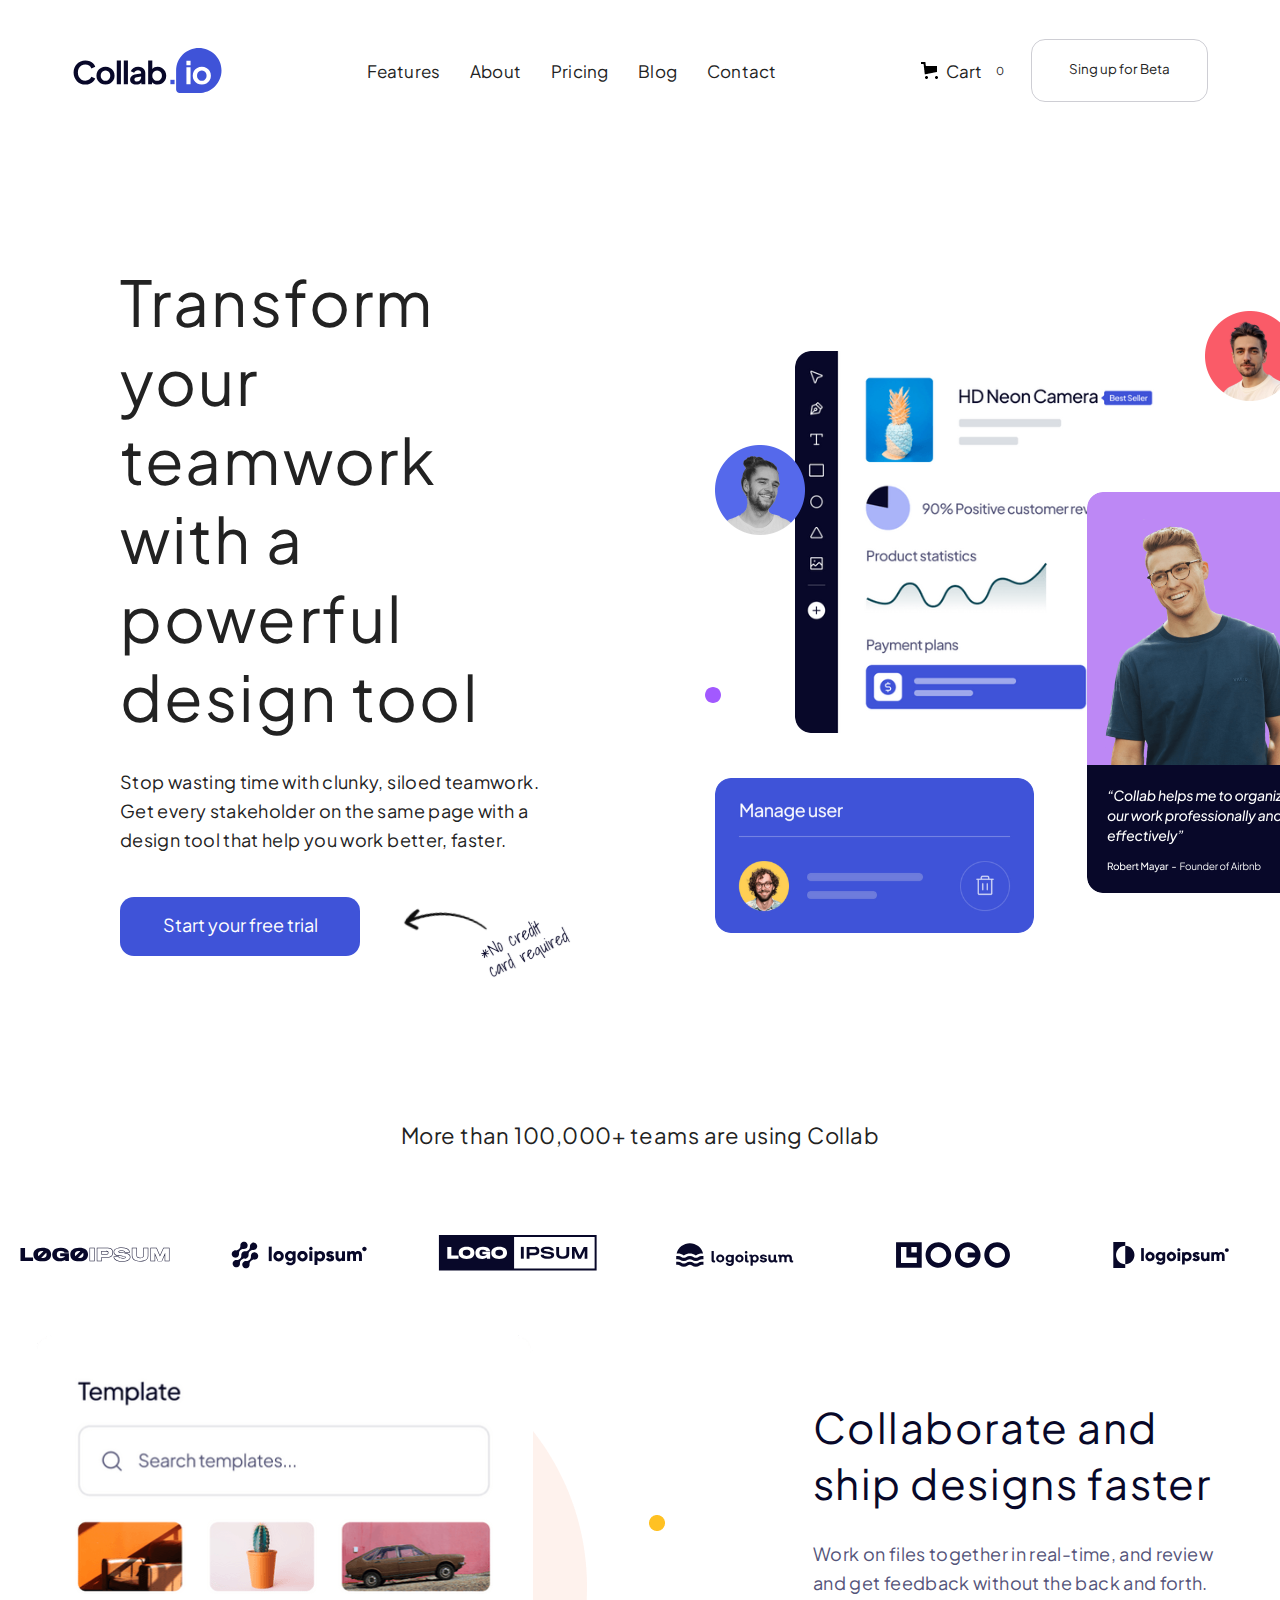
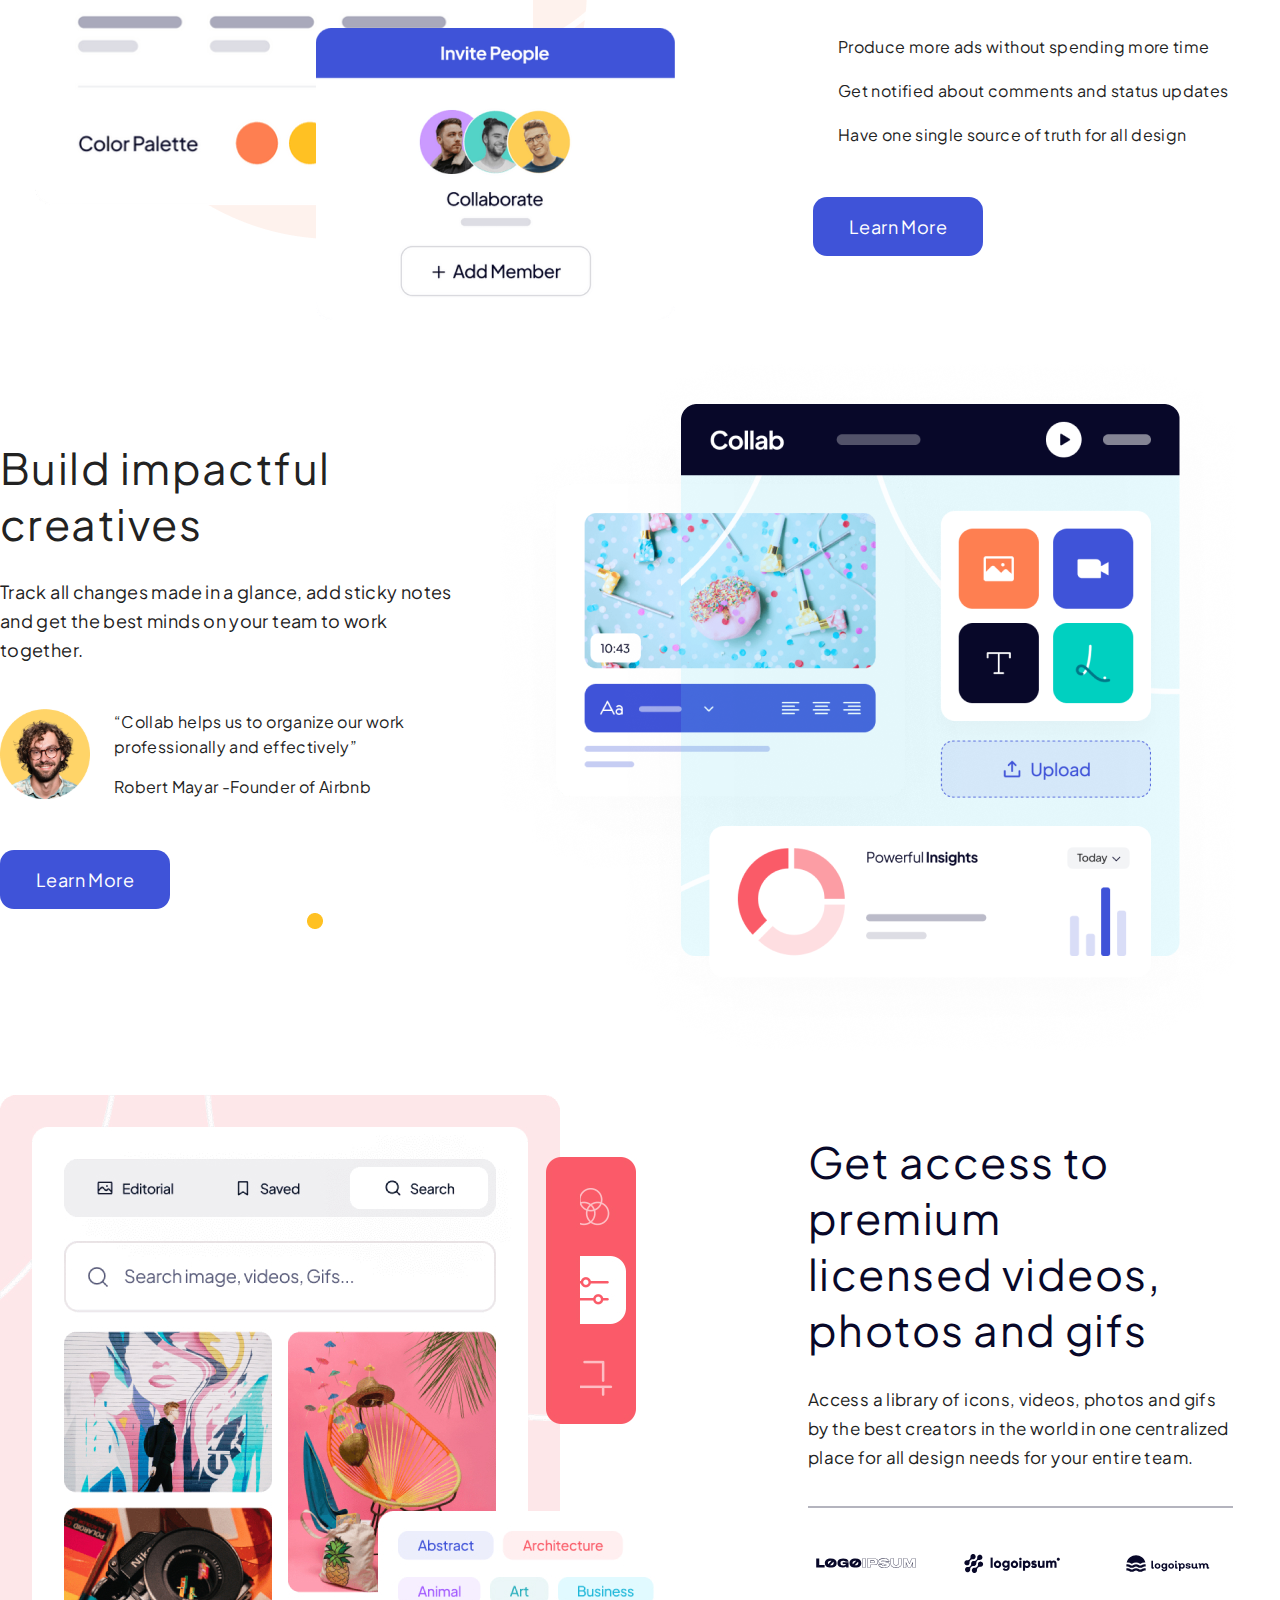
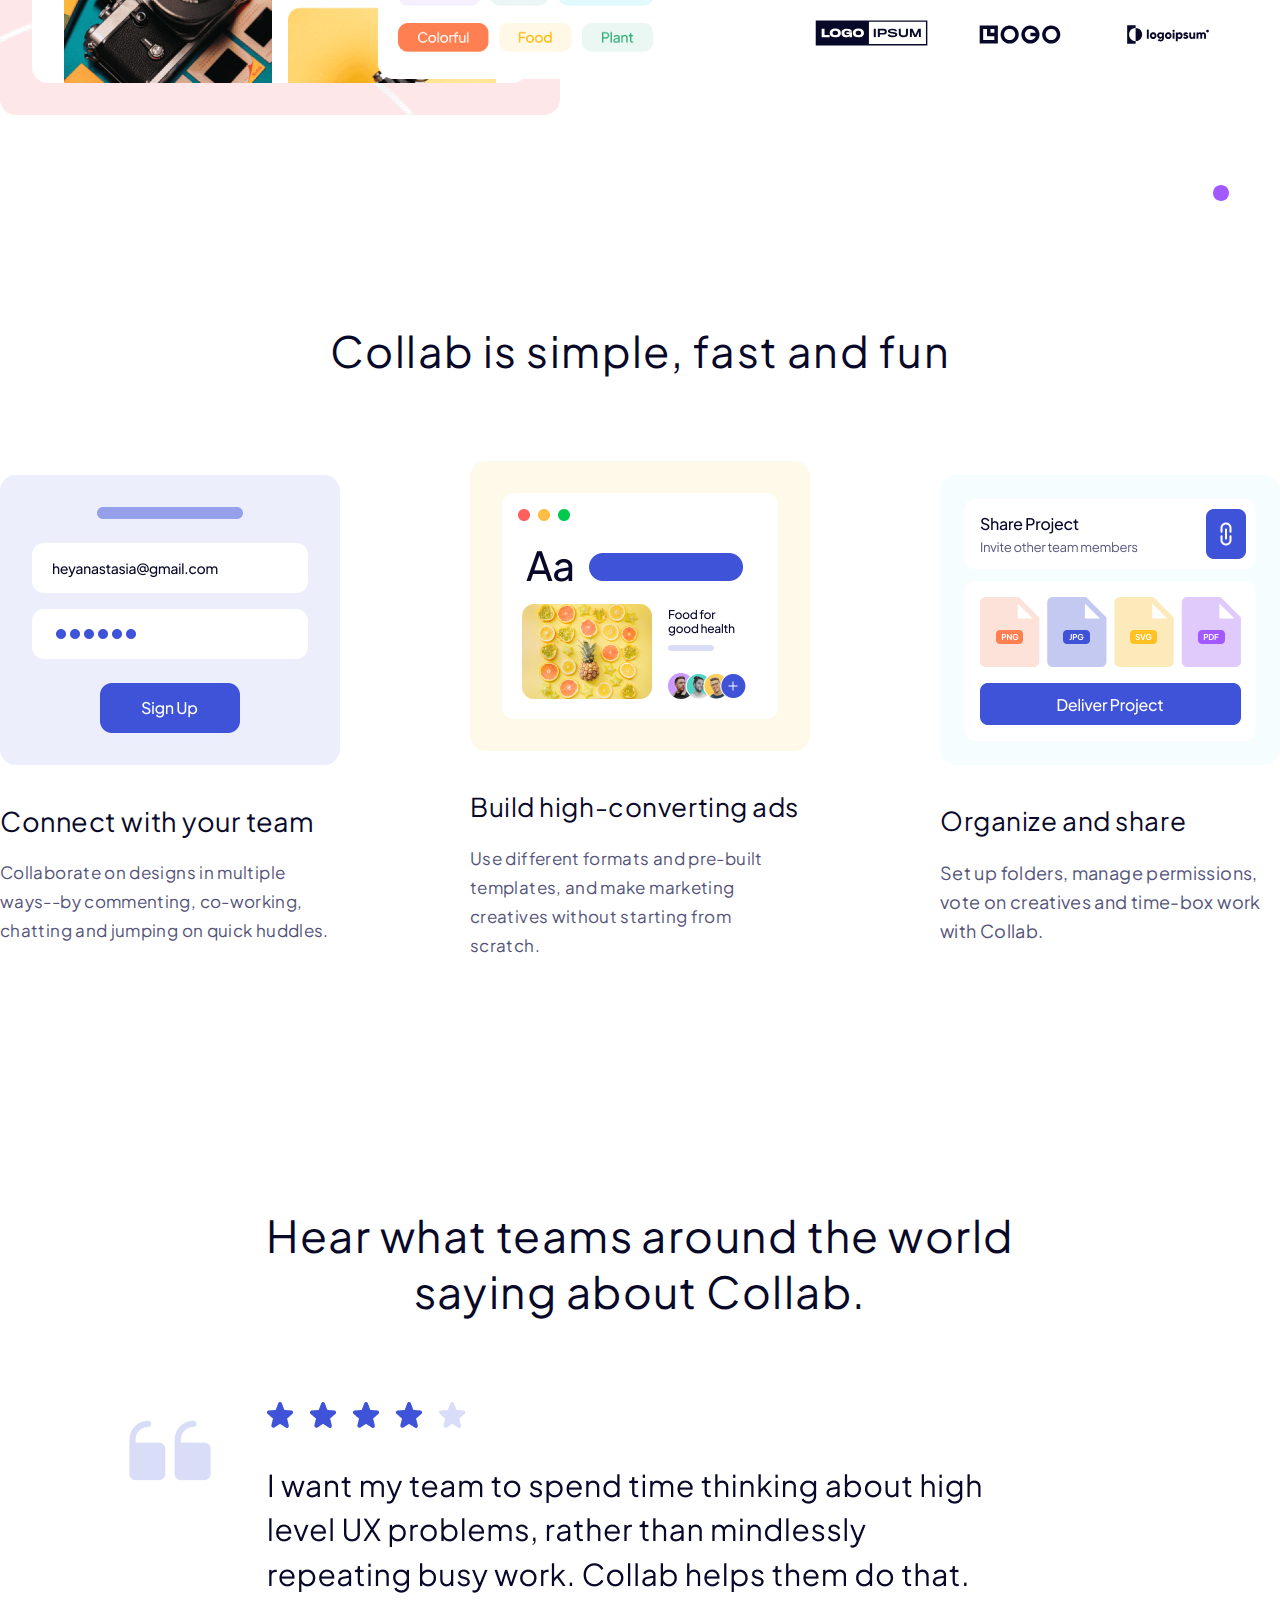
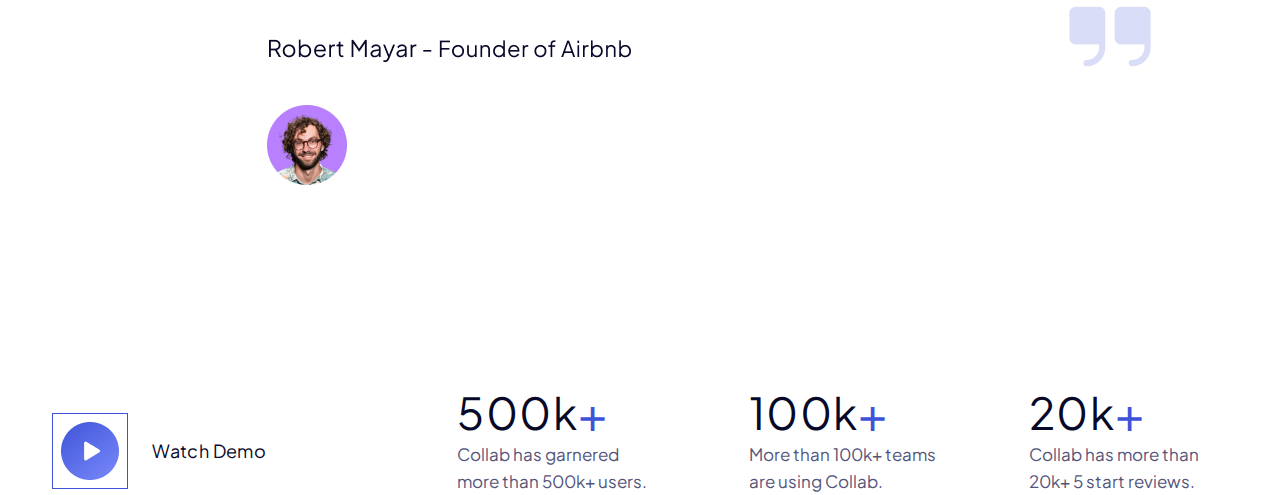
==== index.html @ a24fbf4b "Added statistics section" ====
<!DOCTYPE html>
<html lang="en">
<head>
    <meta charset="UTF-8">
    <meta http-equiv="X-UA-Compatible" content="IE=edge">
    <meta name="viewport" content="width=device-width, initial-scale=1.0">
    <link rel="preconnect" href="https://fonts.googleapis.com">
    <link rel="preconnect" href="https://fonts.gstatic.com" crossorigin>
    <link href="https://fonts.googleapis.com/css2?family=Plus+Jakarta+Sans&family=Roboto+Mono&display=swap" rel="stylesheet">
    <link rel="stylesheet" href="css/header.css">
    <link rel="stylesheet" href="css/index.css">
    <link rel="stylesheet" href="css/transform.css">
    <link rel="stylesheet" href="css/collab.css">
    <link rel="stylesheet" href="css/creative.css">
    <link rel="stylesheet" href="css/collaborate.css">
    <link rel="stylesheet" href="css/access.css">
    <link rel="stylesheet" href="css/simple.css">
    <link rel="stylesheet" href="css/review.css">
    <link rel="stylesheet" href="css/statistics.css">
    <title>collab.io</title>
</head>
<body>
    <div class="wrapper">
        <header class="header" include-html="./html/header.html"></header>
    </div>
    <div class="wrapper-transform" include-html="./html/transform.html"></div>
    <div class="collab" include-html="./html/collab.html"></div>
    <div class="collaborate" include-html="./html/collaborate.html"></div>
    <div class="creative" include-html="./html/creative.html"></div>
    <div class="access" include-html="./html/access.html"></div>
    <div class="simple" include-html="./html/simple.html"></div>
    <div class="review" include-html="./html/review.html"></div>
    <div class="statistics" include-html="./html/statistics.html"></div>
</body>
<script>
    function includeHTML() {
      var z, i, elmnt, file, xhttp;
      /* Loop through a collection of all HTML elements: */
      z = document.getElementsByTagName("*");
      for (i = 0; i < z.length; i++) {
        elmnt = z[i];
        /*search for elements with a certain atrribute:*/
        file = elmnt.getAttribute("include-html");
        if (file) {
          /* Make an HTTP request using the attribute value as the file name: */
          xhttp = new XMLHttpRequest();
          xhttp.onreadystatechange = function() {
            if (this.readyState == 4) {
              if (this.status == 200) {elmnt.innerHTML = this.responseText;}
              if (this.status == 404) {elmnt.innerHTML = "Page not found.";}
              /* Remove the attribute, and call this function once more: */
              elmnt.removeAttribute("include-html");
              includeHTML();
            }
          }
          xhttp.open("GET", file, true);
          xhttp.send();
          /* Exit the function: */
          return;
        }
      }
    }
    includeHTML();
    </script>
</html>
---- css/header.css ----
.header {
    display: flex;
    justify-content: space-around;
    align-items: center;
    margin-top: 39px;
}

.navigation {
    display: flex;
}

.right-section {
    display: flex;
    align-items: center;
}

.features {
    font-size: 17px;
    line-height: 18px;
    letter-spacing: 0.18px;
    margin-right: 30px;
}

.about {
    font-size: 17px;
    line-height: 18px;
    letter-spacing: 0.18px;
    margin-right: 30px;
}

.pricing {
    font-size: 17px;
    line-height: 18px;
    letter-spacing: 0.18px;
    margin-right: 30px;
}

.blog {
    font-size: 17px;
    line-height: 18px;
    letter-spacing: 0.18px;
    margin-right: 30px;
}

.contact {
    font-size: 17px;
    line-height: 18px;
    letter-spacing: 0.18px;
}

.basket {
    margin-right: 8px;
}

.cart {
    font-size: 17px;
    line-height: 18px;
    margin-right: 14px;
}

.zero {
    font-size: 11px;
    line-height: 18px;
    margin-right: 27px;
}

.beta {
    font-size: 18px;
    line-height: 20px;
    letter-spacing: 0.4px;
    box-sizing: border-box;
    border: 1px solid rgba(8, 8, 41, 0.2);
    border-radius: 14px;
    padding: 17px 37px 24px;
}
---- css/index.css ----
* {
	padding: 0px;
	margin: 0px;
	border: 0px;
    background: none;
    color: #222222;
    font-family: 'Plus Jakarta Sans', sans-serif;
}
*,
*:before,
*:after {
	-moz-box-sizing: border-box;
	-webkit-box-sizing: border-box;
	box-sizing: border-box;
}
:focus,
:active {
	outline: none;
}
a:focus,
a:active {
	outline: none;
}
aside,
nav,
footer,
header,
section {
	display: block;
}
html,
body {
    max-width: 1450px;
	height: 100%;
    margin: 0 auto;
}
body {
	line-height: 1;
	text-rendering: optimizeLegibility;
	-ms-text-size-adjust: 100%;
	-moz-text-size-adjust: 100%;
	-webkit-text-size-adjust: 100%;
}
input::-ms-clear {
	display: none;
}
button {
	cursor: pointer;
}
button::-moz-focus-inner {
	padding: 0;
	border: 0;
}
a,
a:visited {
	text-decoration: none;
}
a:hover {
	text-decoration: none;
}
ul li {
	list-style: none;
}
img {
	vertical-align: top;
}
h1,
h2,
h3,
h4,
h5,
h6 {
	font-weight: inherit;
	font-size: inherit;
}
---- css/transform.css ----
.wrapper-transform {
    display: flex;
    align-items: center;
    justify-content: space-around;
    margin: 160px 120px 0;
}

.transform {
    margin-right: 130px; 
    width: 520px;
}

.design-tool {
    font-style: normal;
    font-weight: 400;
    font-size: 63px;
    line-height: 79px;
    letter-spacing: 2.16px;
}

.help {
    font-style: normal;
    font-weight: 400;
    font-size: 18px;
    line-height: 29px;
    letter-spacing: 0.36px;
    margin-top: 31px;
}

.start-trial {
    font-style: normal;
    font-weight: 400;
    line-height: 20px;
    text-align: center;
    letter-spacing: 0.4px;
    background: #3F53D8;
    border-radius: 14px;
    padding: 16px 36px 23px 36px;
    margin-top: 43px;
    width: 240px;
    height: 59px;
    margin-right: 34px;
}

.start-trial button {
    color: #fff;
    font-size: 18px;
}

.free-img {
    background: url(.png);
    border-radius: 0px;
    margin-top: 23px;
}

.button-section {
    display: flex;
}
---- css/collab.css ----
.teams-using {
    display: flex;
    align-items: center;
    justify-content: space-around;
    margin-top: 138px;
}

.using-collab {
    font-style: normal;
    font-weight: 400;
    font-size: 22px;
    line-height: 31px;
    text-align: center;
    letter-spacing: 0.48px;
}

.logoipsum {
    display: flex;
    justify-content: space-around;
    margin-top: 54px;
    align-items: center;
}
---- css/creative.css ----
.creative-collab {
    margin-top: 120px;
}

.creative {
    display: flex;
}

.build-creative {
    font-size: 43px;
    line-height: 56px;
    letter-spacing: 1.44px;
    color: #080829;
}

.track-changes {
    font-size: 18px;
    line-height: 29px;
    letter-spacing: 0.36px;
    color: #545479;
    margin-top: 25px;
}

.collab-helps {
    display: flex;
    font-size: 16px;
    line-height: 25px;
    letter-spacing: 0.36px;
    color: #080829;
    margin-top: 45px;
}

.collab-helps p {
    margin-left: 24px;
}

.user {
    margin-top: 15px;
}

.add-creative {
    margin-top: 50px;
}

.add-creative button {
    height: 59px;
    background: #3F53D8;
    border-radius: 14px;
    font-size: 18px;
    line-height: 20px;
    text-align: center;
    letter-spacing: 0.4px;
    color: #FFFFFF;
    padding: 16px 36px;
}

.add-creative img {
    margin: 63px 0 0 134px;
}
---- css/collaborate.css ----
.collaborate {
    display: flex;
    align-items: center;
    margin-top: 30px;
    justify-content: center;
}

.collaborate-text {
    max-width: 432px;
    margin-left: 138px;
}

.collaborate-title {
    font-size: 42px;
    line-height: 56px;
    letter-spacing: 1.44px;
    color: #080829;
    margin-bottom: 28px;
}

.collaborate-works {
    font-size: 18px;
    line-height: 29px;
    letter-spacing: 0.36px;
    color: #545479;
    margin-bottom: 35px;
}

.collaborate-features {
    display: flex;
    flex-direction: column;
    font-size: 16px;
    line-height: 29px;
    letter-spacing: 0.36px;
    color: #080829;
    padding-left: 25px;
}

.collaborate-features span {
    margin-bottom: 15px;
}

.collaborate-button button {
    font-size: 18px;
    line-height: 20px;
    text-align: center;
    letter-spacing: 0.4px;
    color: white;
    height: 59px;
    background: #3F53D8;
    border-radius: 14px;
    padding: 0 36px;
    margin-top: 33px;
}
---- css/access.css ----
.access {
    display: flex;
}

.access-content {
    margin-left: 132px;
}

.access-title {
    font-size: 43px;
    line-height: 56px;
    letter-spacing: 1.44px;
    color: #080829;
    width: 355px;
    margin-top: 40px;
}

.access-text {
    font-size: 17px;
    line-height: 29px;
    letter-spacing: 0.36px;
    color: #545479;
    width: 425px;
    margin-top: 27px;
}

.access-text hr {
    margin-top: 33.5px;
    border: 1px solid rgba(8, 8, 41, 0.3);;
}

.access-logos {
    width: 423px;
    margin-top: 20px;
    display: flex;
    align-items: center;
    justify-content: space-between;
    flex-wrap: wrap;
}

.access-logos img {
    width: 126px;
    height: 71px;
    flex: 0 0 25%;
}

.access-logos img:first-child {
    margin-left: 5px;
    width: 105px;
    height: 10px;
}

.access-point {
    margin: 115px 0 0 405px;
}
---- css/simple.css ----
.simple-content{
    display: flex;
    align-items: center;
    justify-content: space-between;
}

.simple-title{
    font-size: 43px;
    line-height: 56px;
    letter-spacing: 1.44px;
    color: #080829;
    text-align: center;
    margin-bottom: 82px;
    margin-top: 122px;
}

.simple-connect h3{
    font-size: 27px;
    line-height: 34px;
    letter-spacing: 0.56px;
    color: #080829;
    margin-top: 39px;
}

.simple-connect p{
    font-size: 17px;
    line-height: 29px;
    letter-spacing: 0.36px;
    color: #545479;
    width: 334px;
    margin-top: 20px;
}

.simple-build h3{
    font-size: 26px;
    line-height: 34px;
    letter-spacing: 0.56px;
    color: #080829;
    margin-top: 39px;
}

.simple-build p{
    font-size: 17px;
    line-height: 29px;
    letter-spacing: 0.36px;
    color: #545479;
    width: 333px;
    margin-top: 20px;
}

.simple-organize h3{
    font-size: 26px;
    line-height: 34px;
    letter-spacing: 0.56px;
    color: #080829;
    margin-top: 39px;
}

.simple-organize p{
    font-size: 18px;
    line-height: 29px;
    letter-spacing: 0.36px;
    color: #545479;
    width: 333px;
    margin-top: 20px;
}
---- css/review.css ----
.review-title {
    font-size: 44px;
    line-height: 56px;
    text-align: center;
    letter-spacing: 1.44px;
    color: #080829;
    margin-top: 247px;
    margin-bottom: 82px;
    width: 752px;
}

.review {
    display: flex;
    align-items: center;
    justify-content: center;
    flex-direction: column;
}
---- css/statistics.css ----
.statistics {
    display: flex;
    align-items: center;
    justify-content: space-around;
}

.statistics-link{
    margin-top: 223px;
}

.statistics-link a {
    display: flex;
    align-items: center;
}

.statistics-link p {
    font-size: 18px;
    line-height: 30px;
    letter-spacing: 0.4px;
    color: #080829;
    margin-left: 24px;
}

.statistics-content div {
    margin-right: 70px;
}

.statistics-content div:last-child {
    margin-right: 0;
}

.statistics-content {
    display: flex;
    justify-content: space-between;
    margin: 198px 0 0 87px;
}

.statistics-content h3 {
    font-size: 44px;
    line-height: 58px;
    letter-spacing: 1.44px;
    color: #080829;
}

.statistics-content span {
    font-size: 48px;
    line-height: 58px;
    letter-spacing: 1.44px;
    color: #3F53D8;
}

.statistics-content-number {
    display: flex;
    
}

.statistics-content p{
    font-size: 17px;
    line-height: 27px;
    color: #545479;
    width: 199px;
}
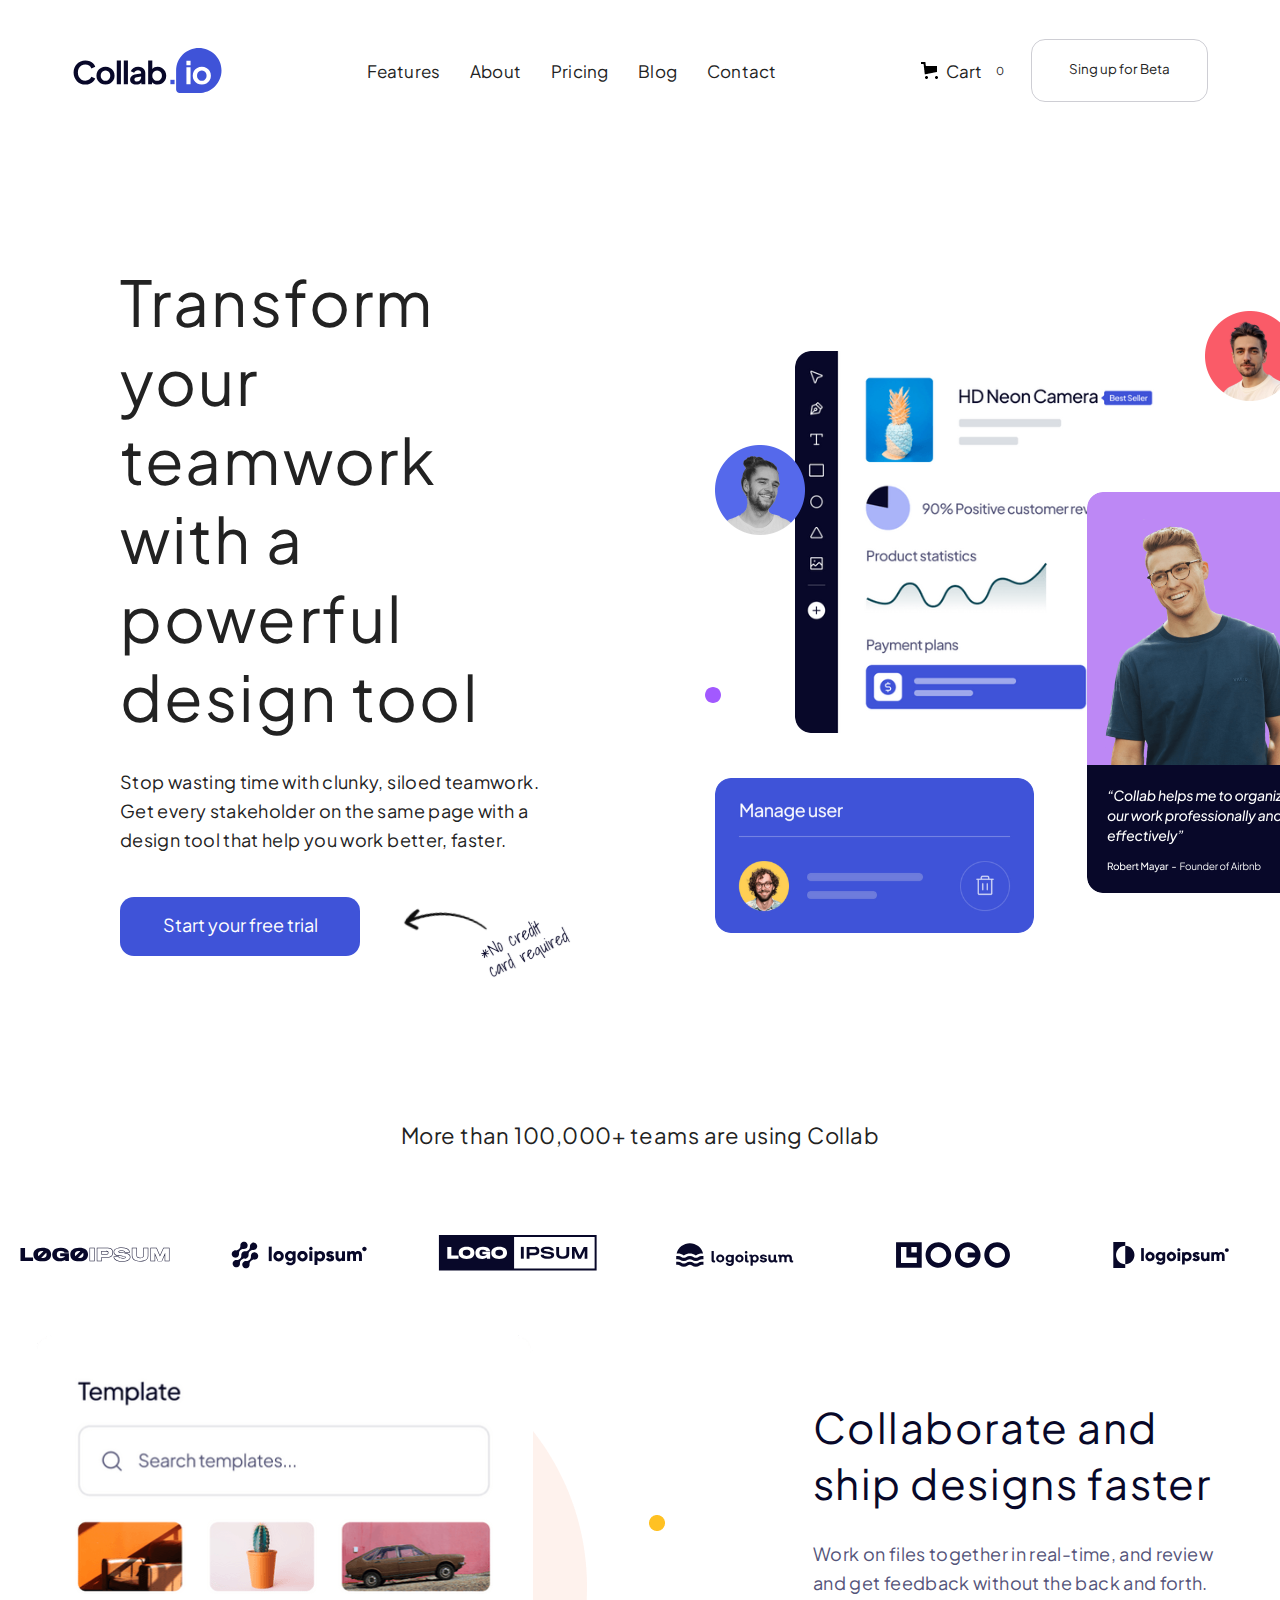
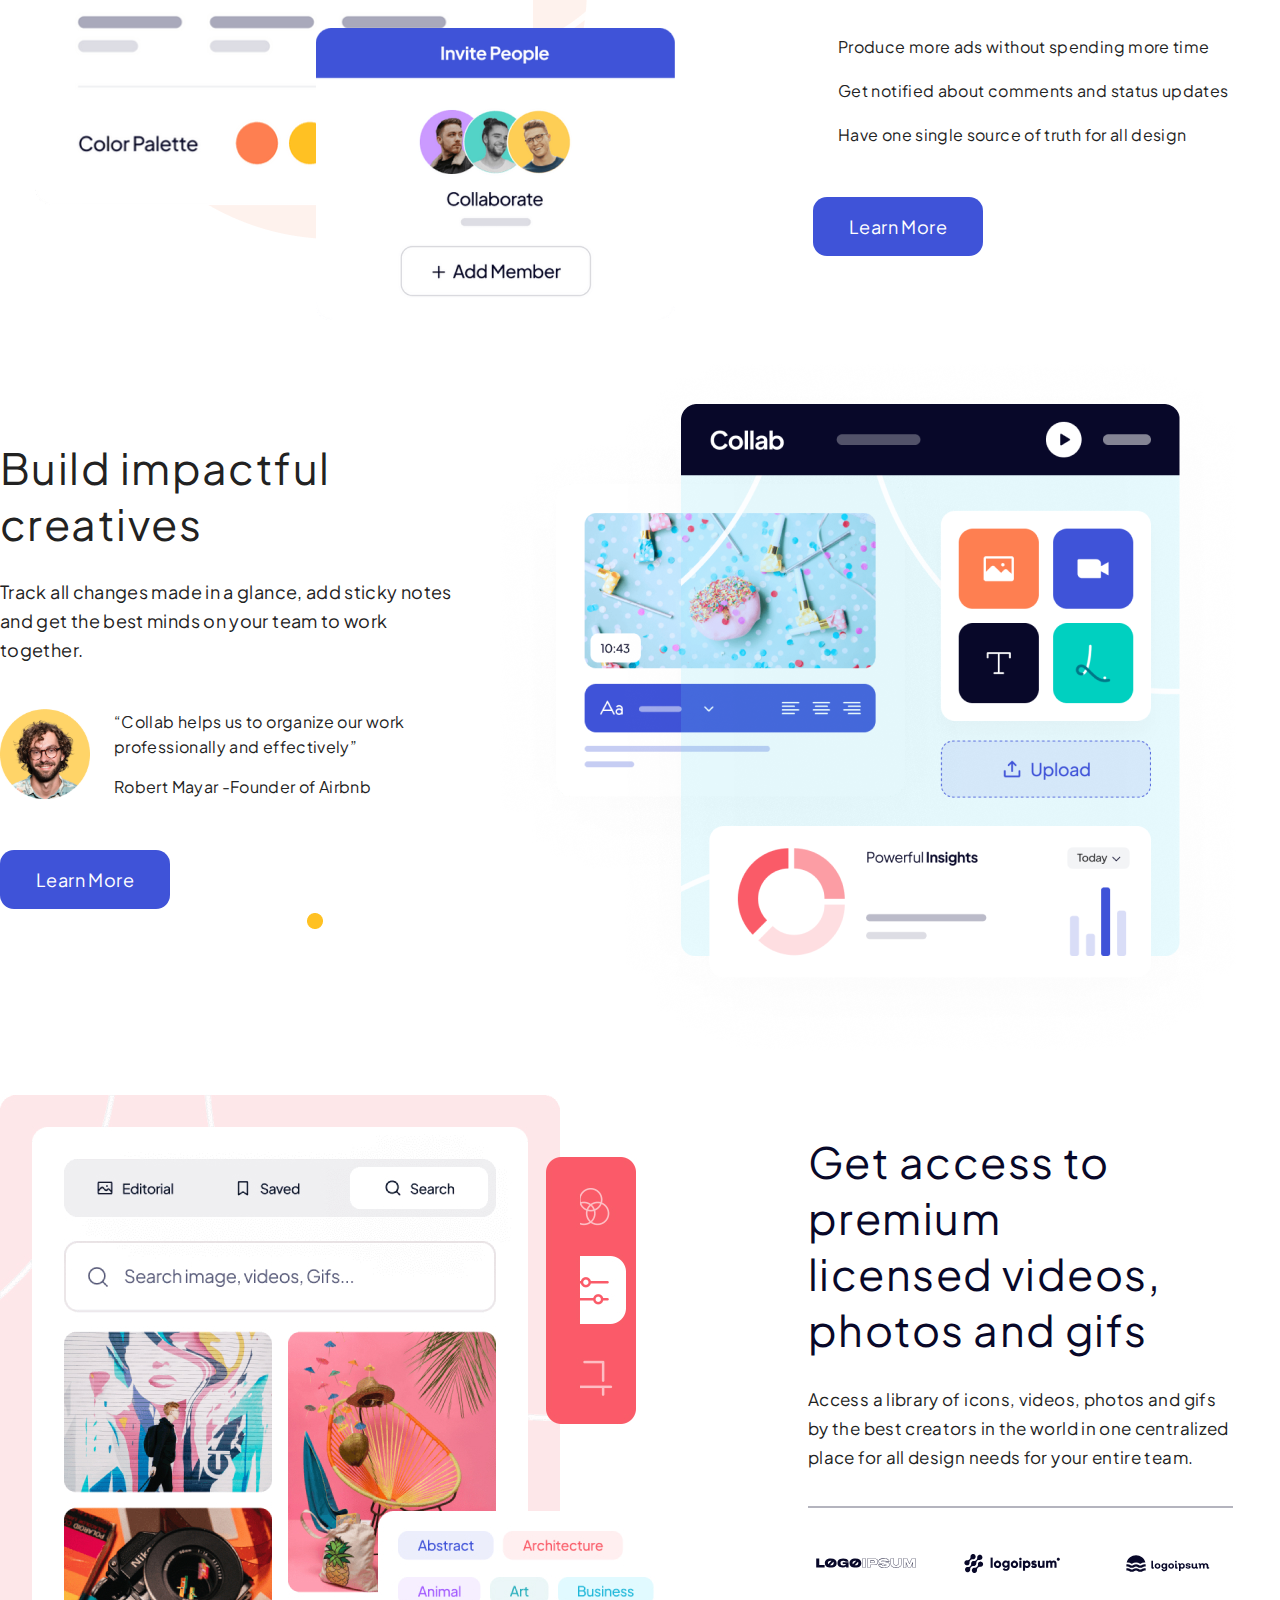
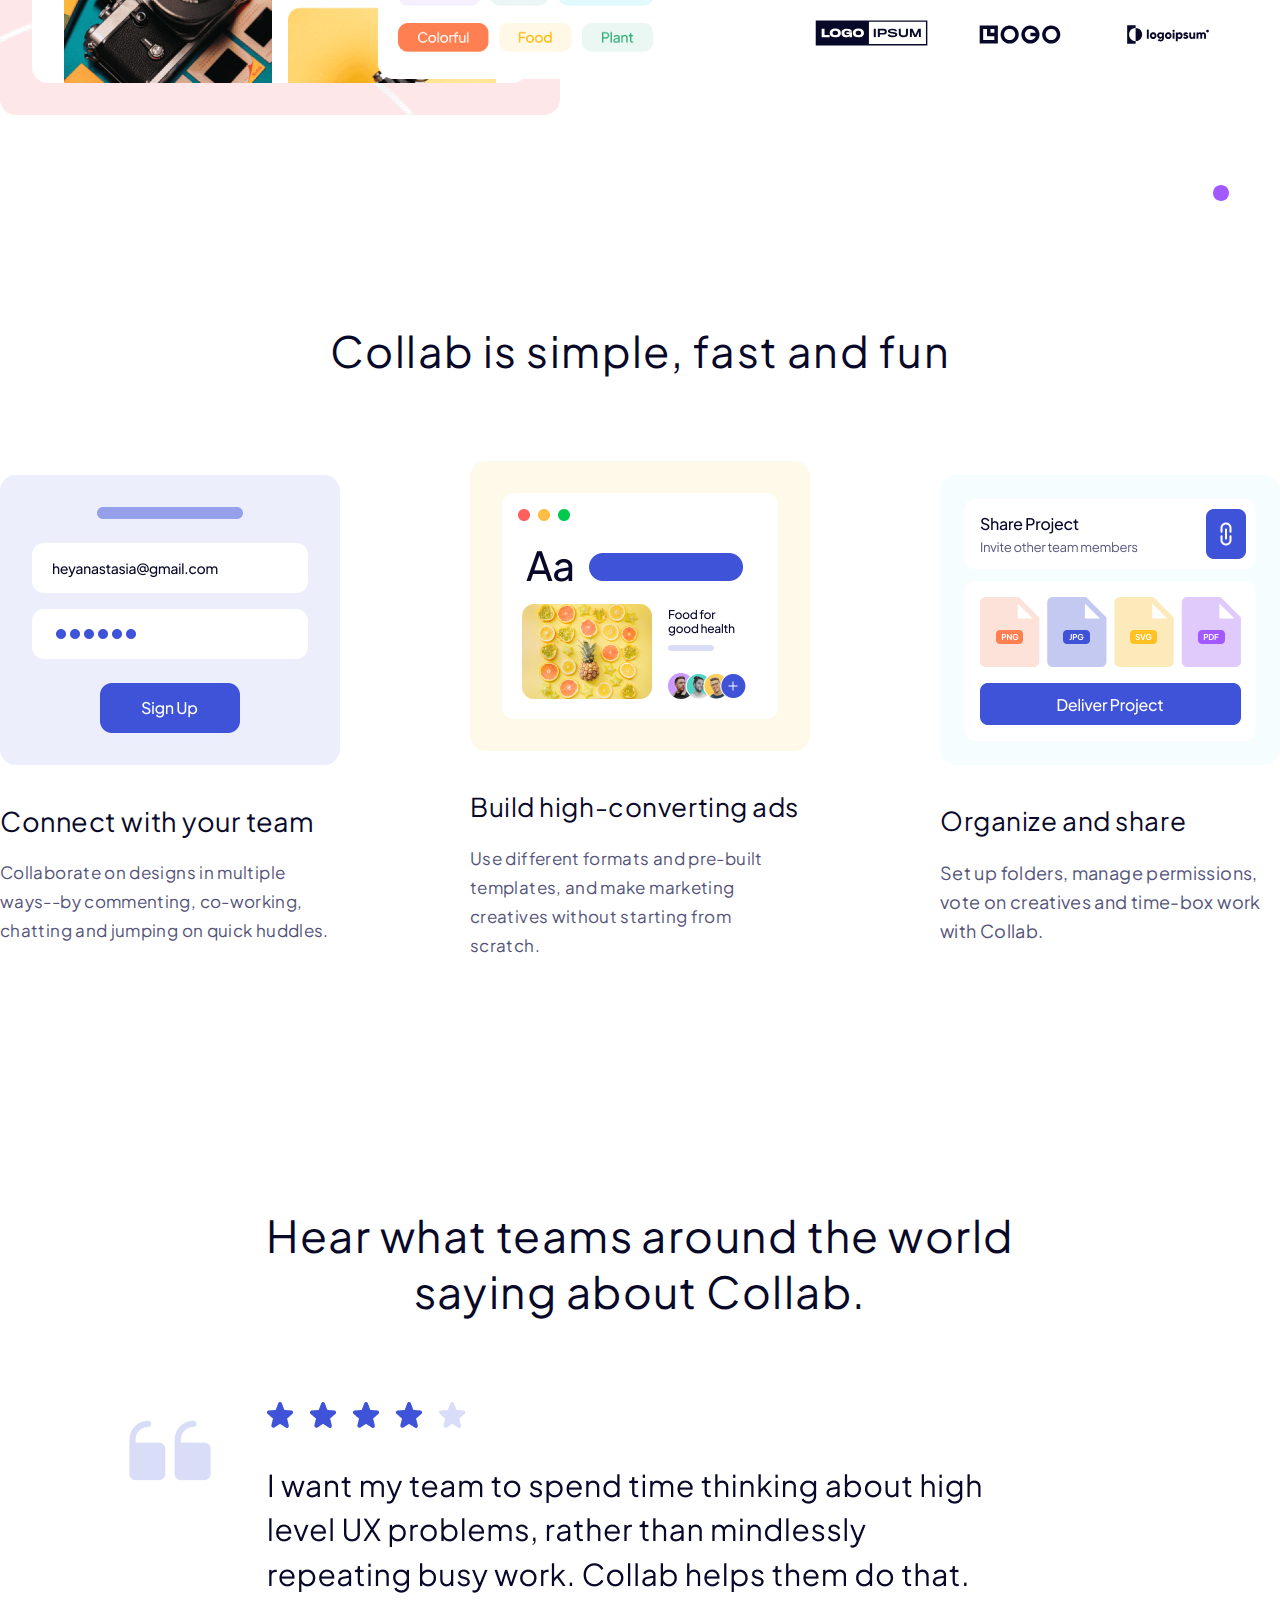
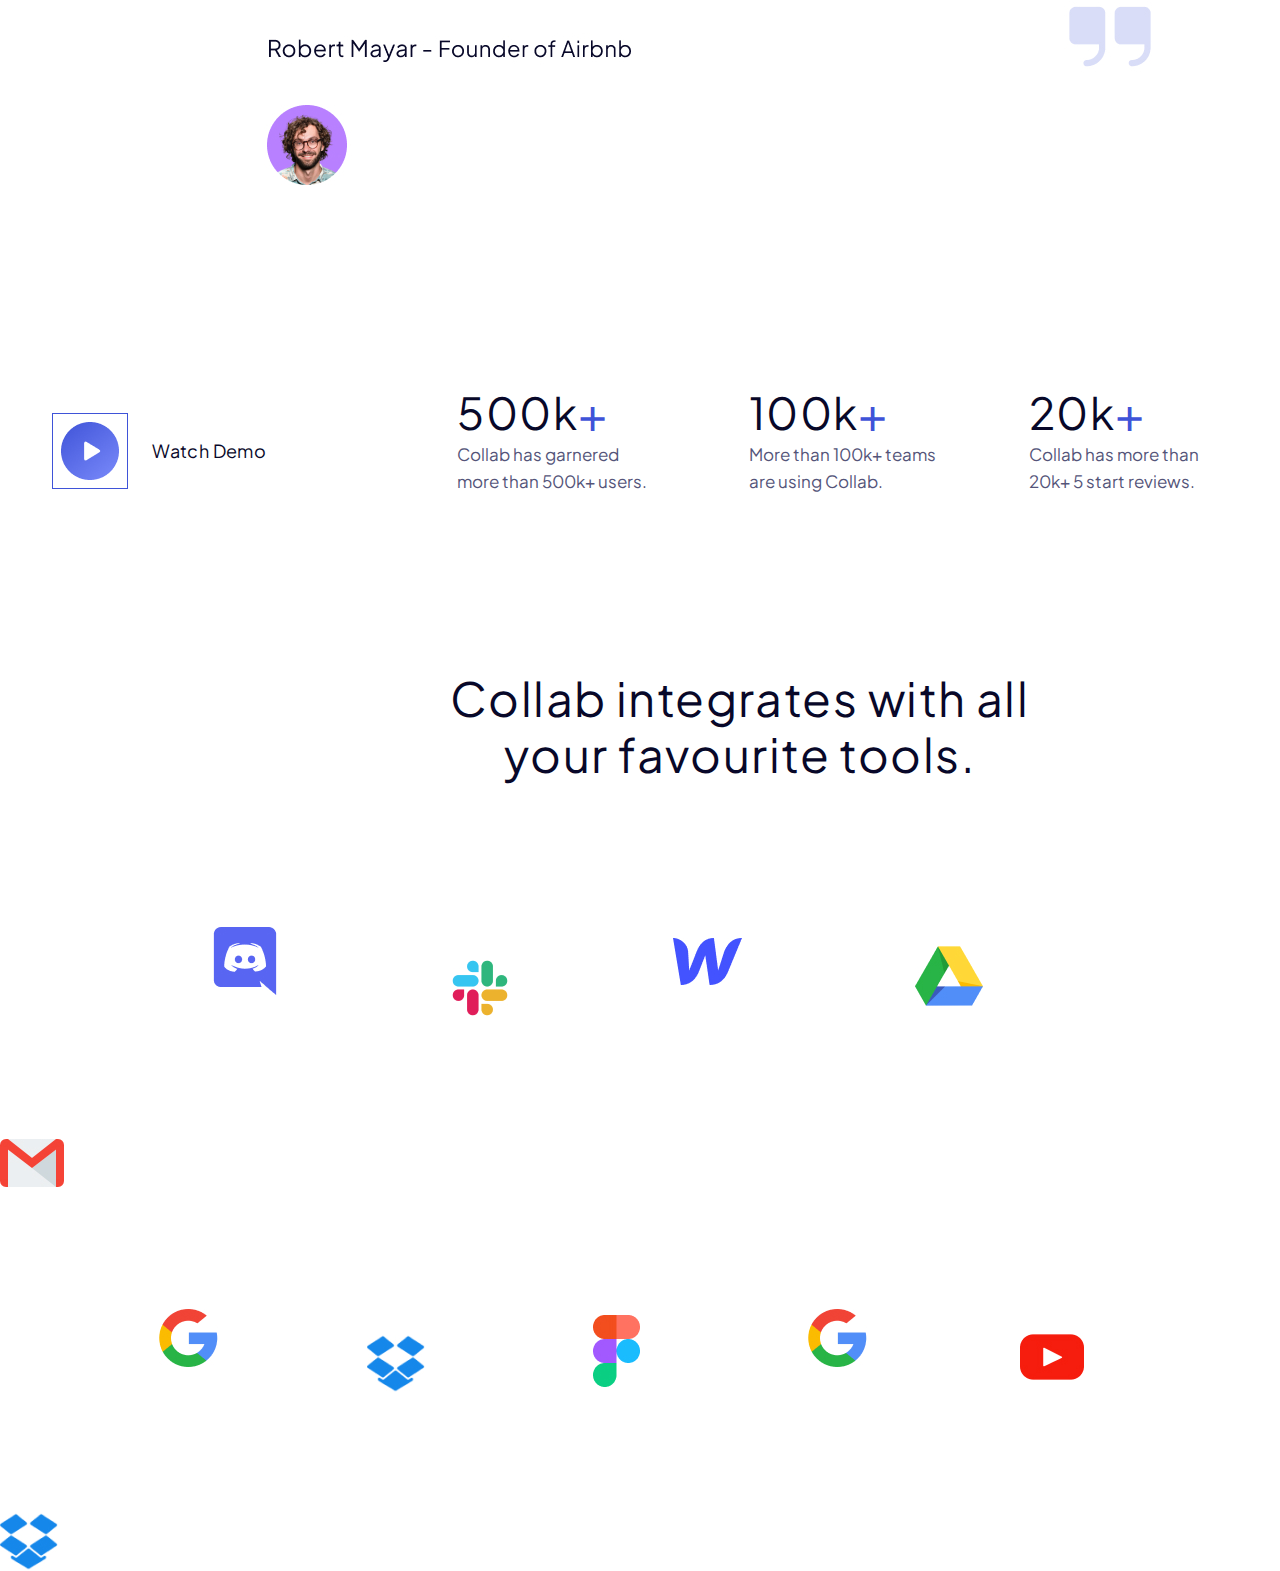
==== commit 0fd3a9e3: "Added tools section" ====
--- a/index.html
+++ b/index.html
@@ -17,6 +17,7 @@
     <link rel="stylesheet" href="css/simple.css">
     <link rel="stylesheet" href="css/review.css">
     <link rel="stylesheet" href="css/statistics.css">
+    <link rel="stylesheet" href="css/tools.css">
     <title>collab.io</title>
 </head>
 <body>
@@ -31,6 +32,7 @@
     <div class="simple" include-html="./html/simple.html"></div>
     <div class="review" include-html="./html/review.html"></div>
     <div class="statistics" include-html="./html/statistics.html"></div>
+    <div class="tools" include-html="./html/tools.html"></div>
 </body>
 <script>
     function includeHTML() {
--- a/css/tools.css
+++ b/css/tools.css
@@ -0,0 +1,66 @@
+.favourite-tools h3 {
+    font-size: 47px;
+    line-height: 56px;
+    text-align: center;
+    letter-spacing: 1.44px;
+    color: #080829;
+    margin: 175px 430px 0;
+    text-align: center;
+    justify-content: space-around;
+    align-items: center;
+    width: 619px;
+}
+
+.tool-icons {
+    justify-content: space-around;
+    align-items: center;
+}
+
+.favourite-tools img {
+   display: flex;
+   margin: 0 1420px 0;
+}
+
+.discord-image {
+    margin: 113px 170px 0 211px;
+}
+
+.podcasts-image {
+    margin: 146px 162px 0 0;
+}
+
+.w-image {
+    margin: 124px 170px 0 0;
+}
+
+.disk-image {
+    margin: 128px 186px 0 0;
+}
+
+.mail-image {
+    margin: 115px 60px 0 0;
+}
+
+.google-image1 {
+    margin: 114px 146px 0 159px;
+}
+
+.box-image1 {
+    margin: 140px 165px 0 0;
+}
+
+.collab-image {
+    margin: 120px 165px 0 0;
+}
+
+.google-image {
+    margin: 114px 150px 0 0;
+}
+
+.youtube-image {
+    margin: 130px 150px 0 0;
+}
+
+.box-image {
+    margin: 120px 155px 0 0;
+}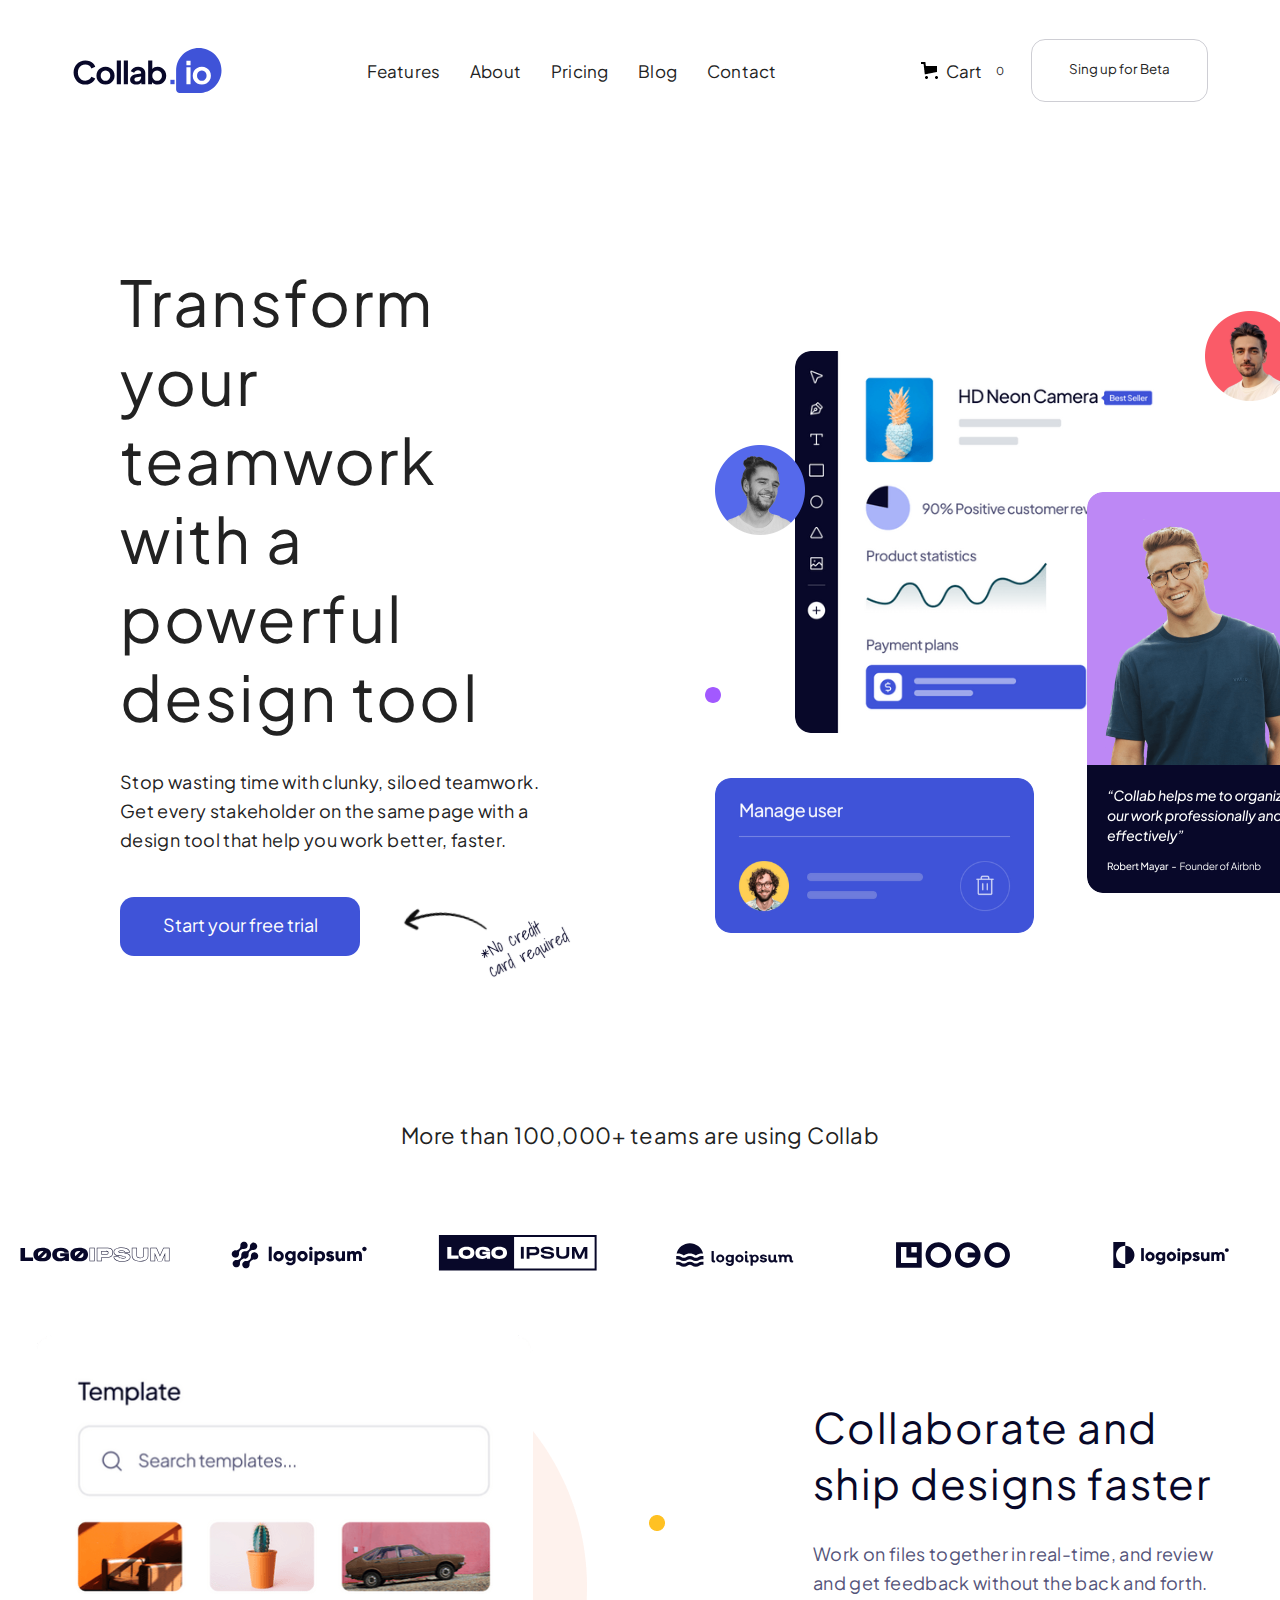
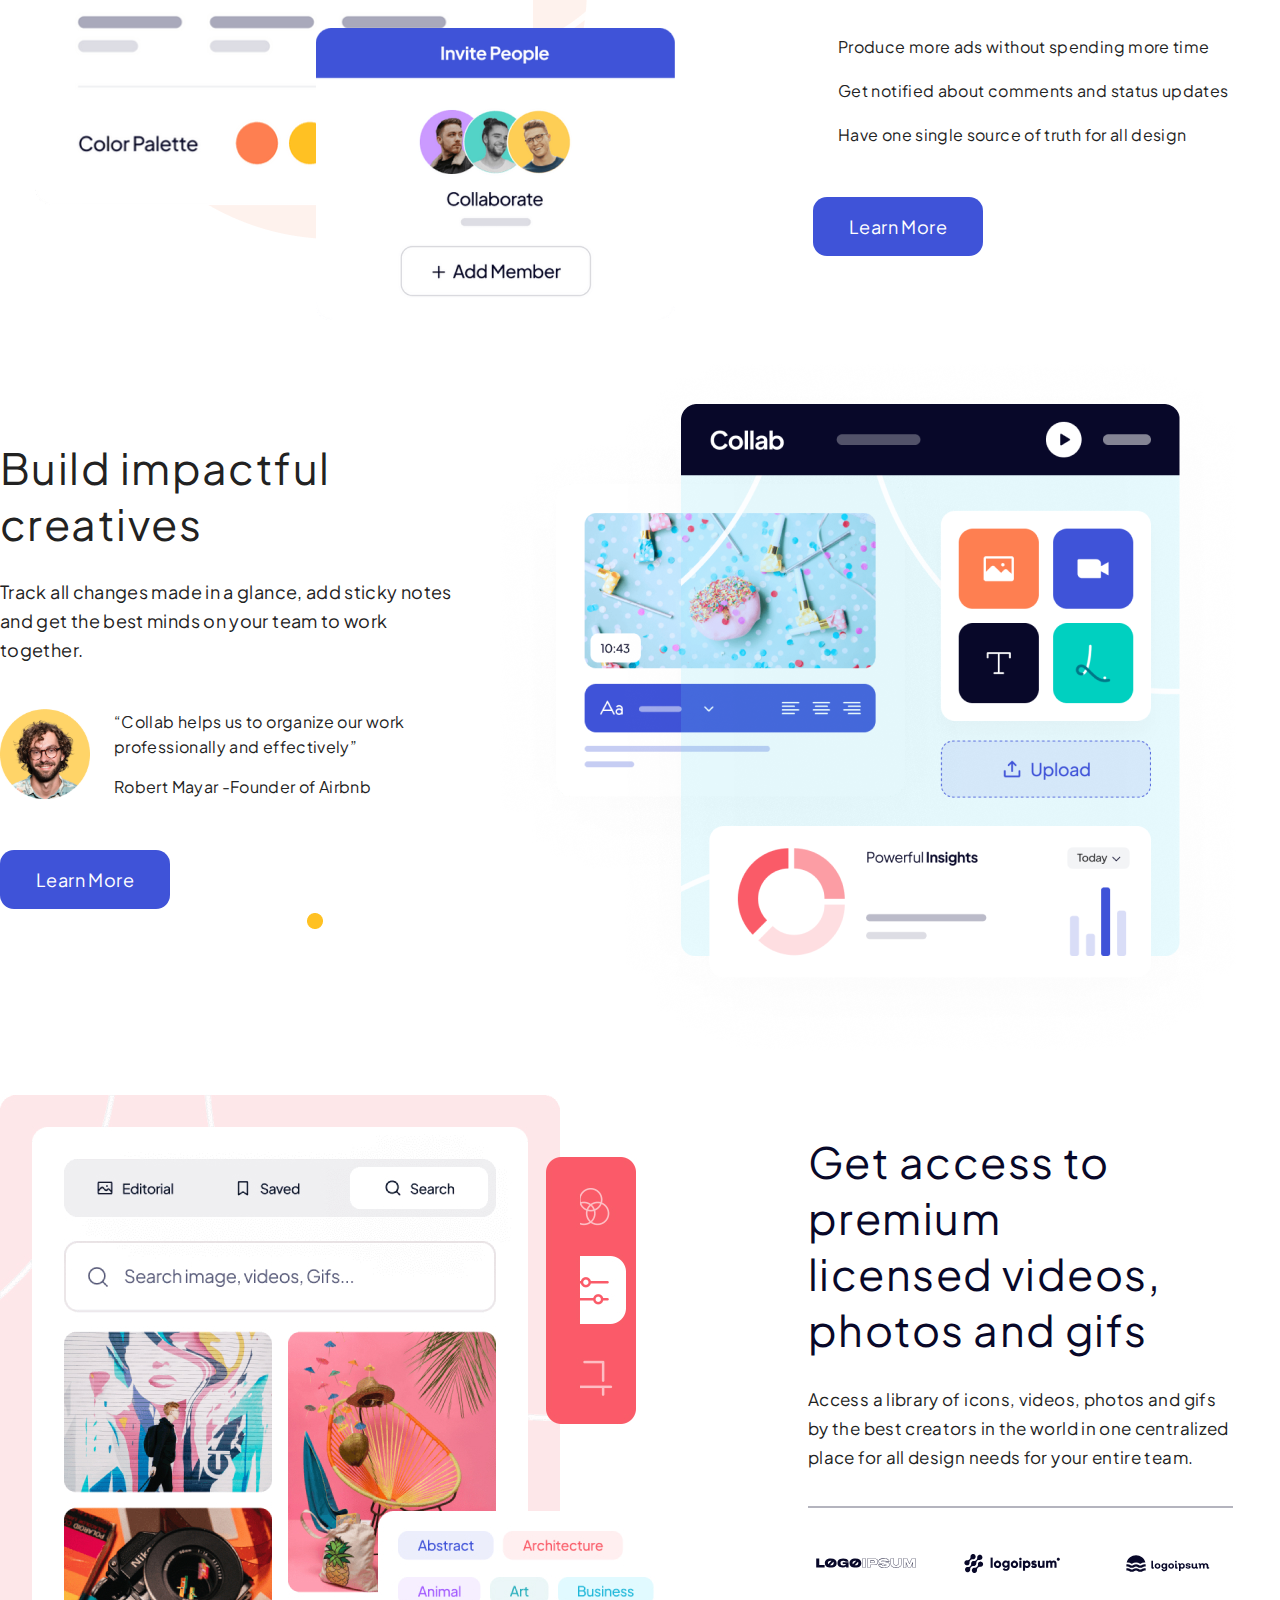
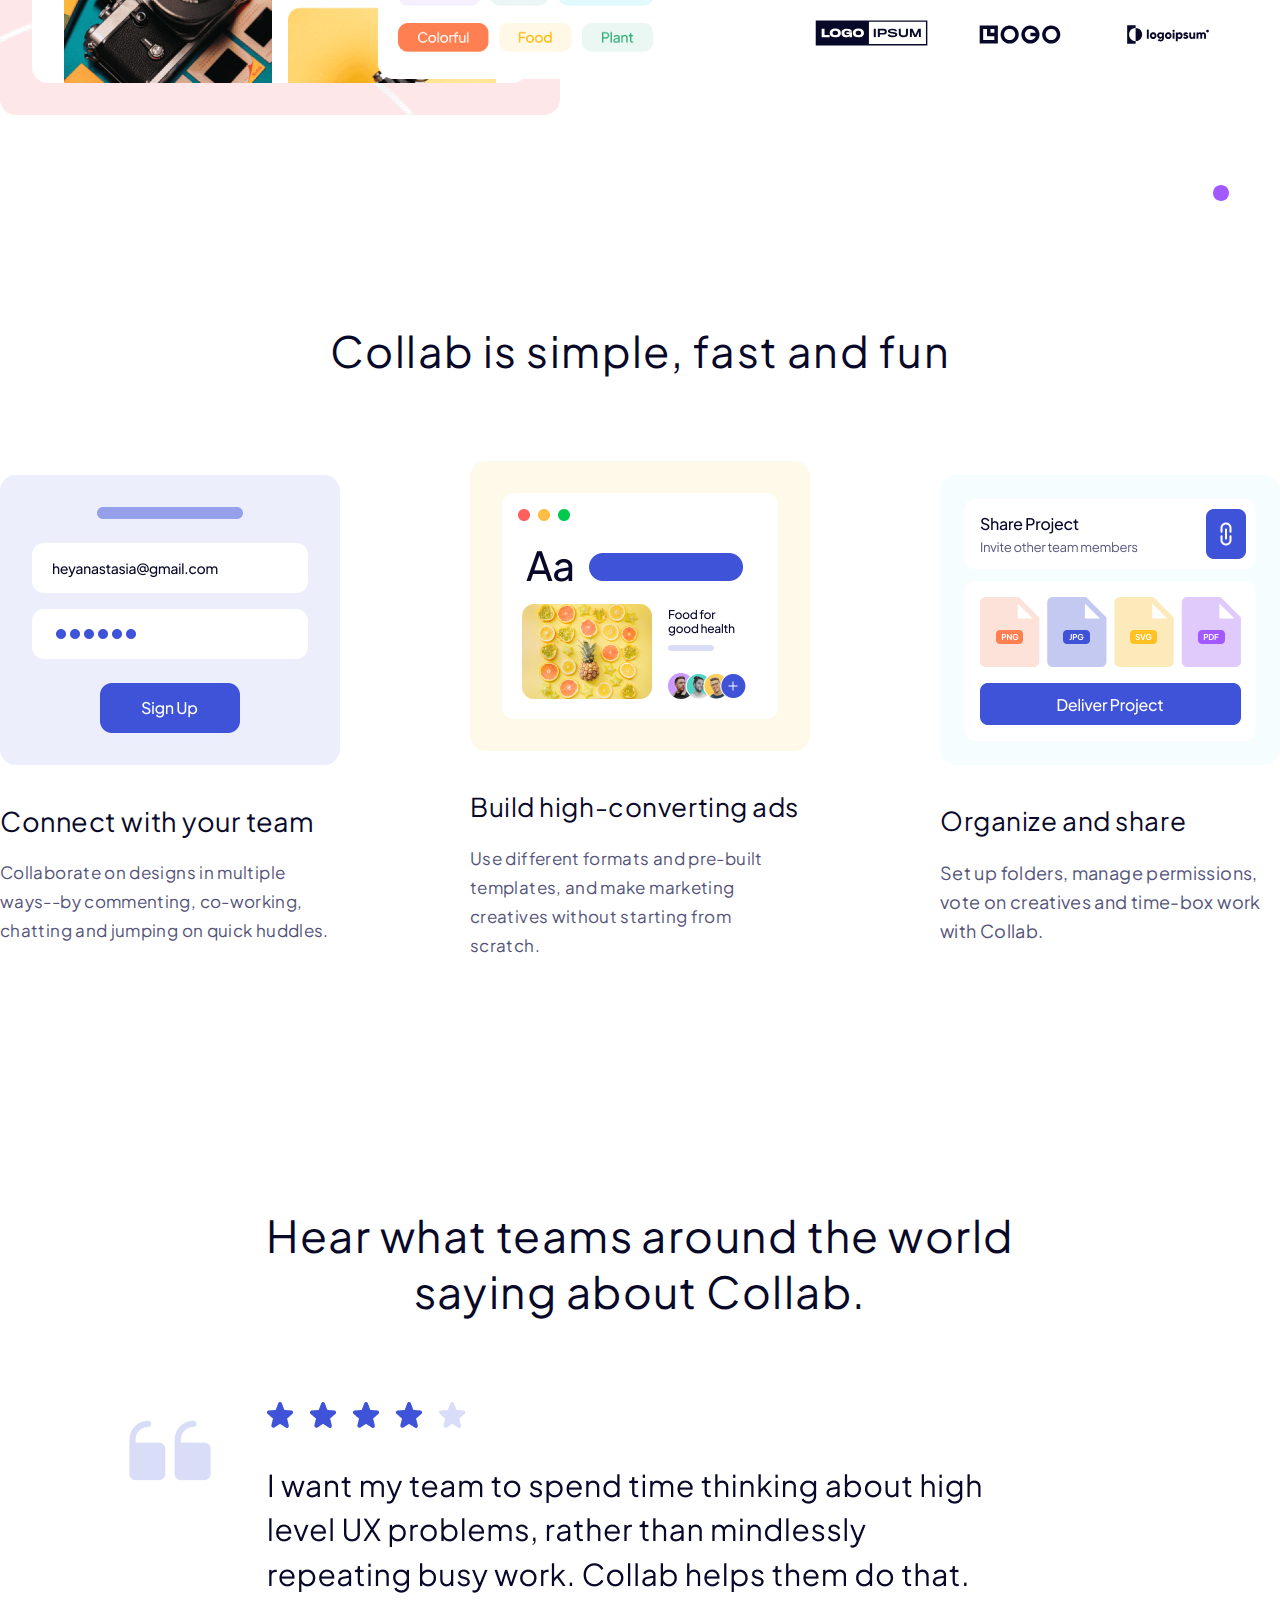
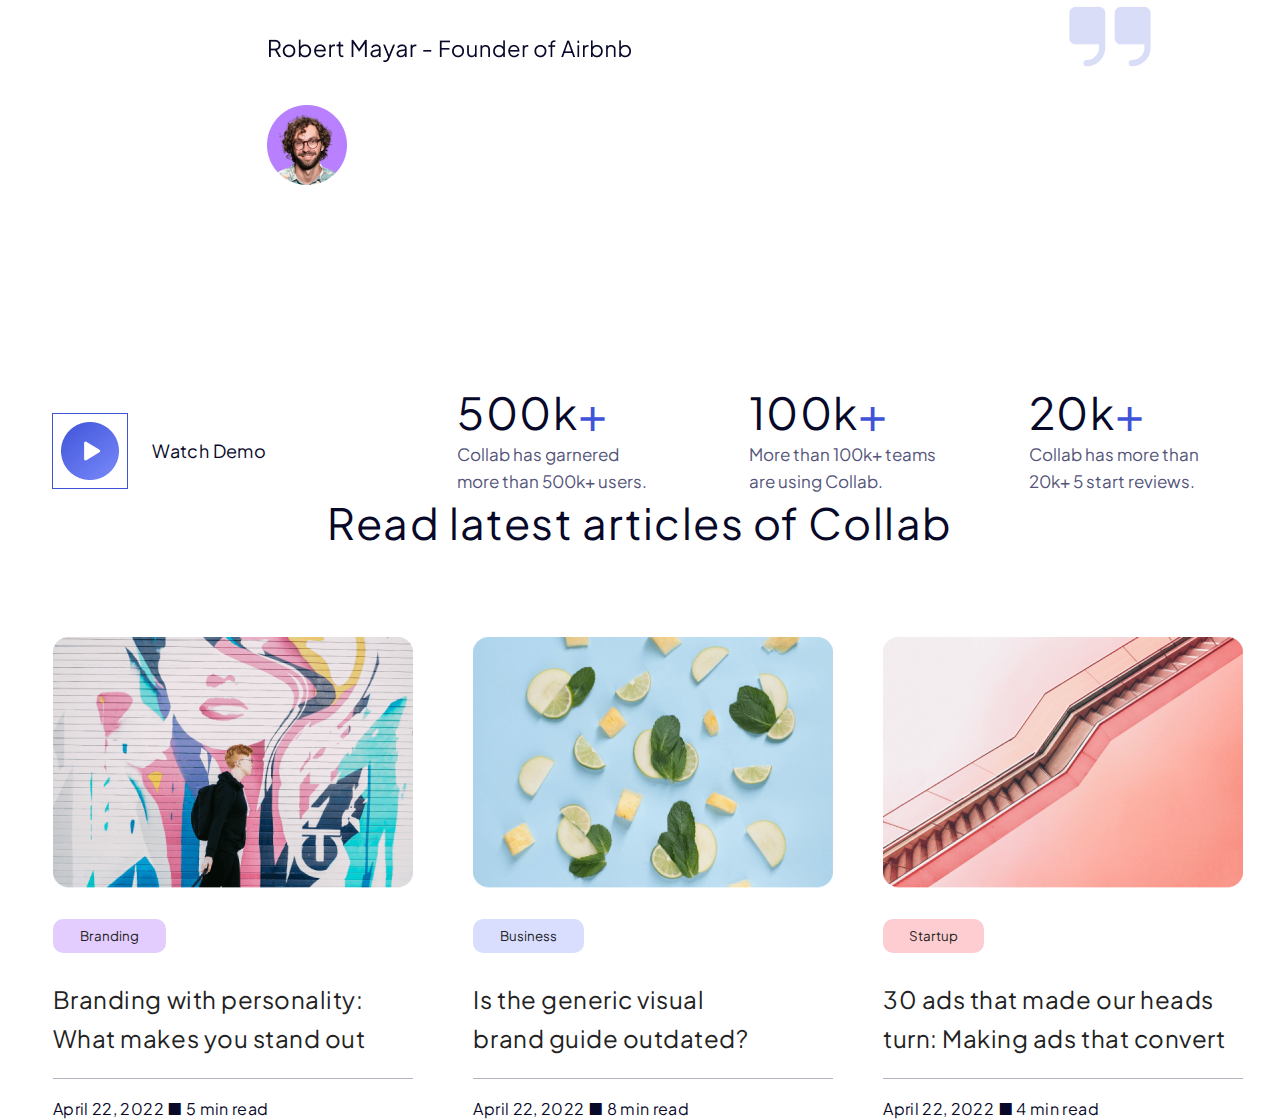
==== commit ad3fe76d: "Added articles section" ====
--- a/index.html
+++ b/index.html
@@ -17,7 +17,7 @@
     <link rel="stylesheet" href="css/simple.css">
     <link rel="stylesheet" href="css/review.css">
     <link rel="stylesheet" href="css/statistics.css">
-    <link rel="stylesheet" href="css/tools.css">
+    <link rel="stylesheet" href="css/articles.css">
     <title>collab.io</title>
 </head>
 <body>
@@ -32,7 +32,7 @@
     <div class="simple" include-html="./html/simple.html"></div>
     <div class="review" include-html="./html/review.html"></div>
     <div class="statistics" include-html="./html/statistics.html"></div>
-    <div class="tools" include-html="./html/tools.html"></div>
+    <div class="articles" include-html="./html/articles.html"></div>
 </body>
 <script>
     function includeHTML() {
--- a/css/articles.css
+++ b/css/articles.css
@@ -0,0 +1,89 @@
+.articles-title {
+    font-size: 43px;
+    line-height: 56px;
+    letter-spacing: 1.44px;
+    color: #080829;
+    text-align: center;
+}
+
+.articles-content {
+    display: flex;
+    margin-top: 86px;
+    justify-content: space-around;
+}
+
+.articles-content hr {
+    background: rgba(8, 8, 41, 0.3);
+    width: 360px;
+    height: 0.5px;
+    margin: 20px 0 22px 0;
+}
+
+.articles-branding {
+    font-size: 24px;
+    line-height: 39px;
+    letter-spacing: 0.52px;
+    color: #080829;
+    width: 315px;
+}
+
+.articles-branding p {
+    font-size: 16px;
+    line-height: 18px;
+    letter-spacing: 0.36px;
+    color: #080829;
+}
+
+.articles-branding button {
+    background: rgba(162, 89, 255, 0.3);
+    border-radius: 10px;
+    width: 113px;
+    height: 34px;
+    margin: 31px 0 27px 0;
+}
+
+.articles-business {
+    font-size: 24px;
+    line-height: 39px;
+    letter-spacing: 0.52px;
+    color: #080829;
+    width: 304px;
+}
+
+.articles-business p {
+    font-size: 16px;
+    line-height: 18px;
+    letter-spacing: 0.36px;
+    color: #080829;
+}
+
+.articles-business button {
+    background: #D9DEFF;
+    border-radius: 10px;
+    width: 111px;
+    height: 34px;
+    margin: 31px 0 27px 0;
+}
+
+.articles-startup {
+    font-size: 24px;
+    line-height: 39px;
+    letter-spacing: 0.52px;
+    color: #080829;
+    width: 344px;
+}
+
+.articles-startup p {
+    font-size: 16px;
+    line-height: 18px;
+    letter-spacing: 0.36px;
+    color: #080829;
+}
+
+.articles-startup button {
+    background: rgba(250, 91, 104, 0.3);
+    border-radius: 10px;
+    width: 101px;
+    height: 34px;
+    margin: 31px 0 27px 0;
+}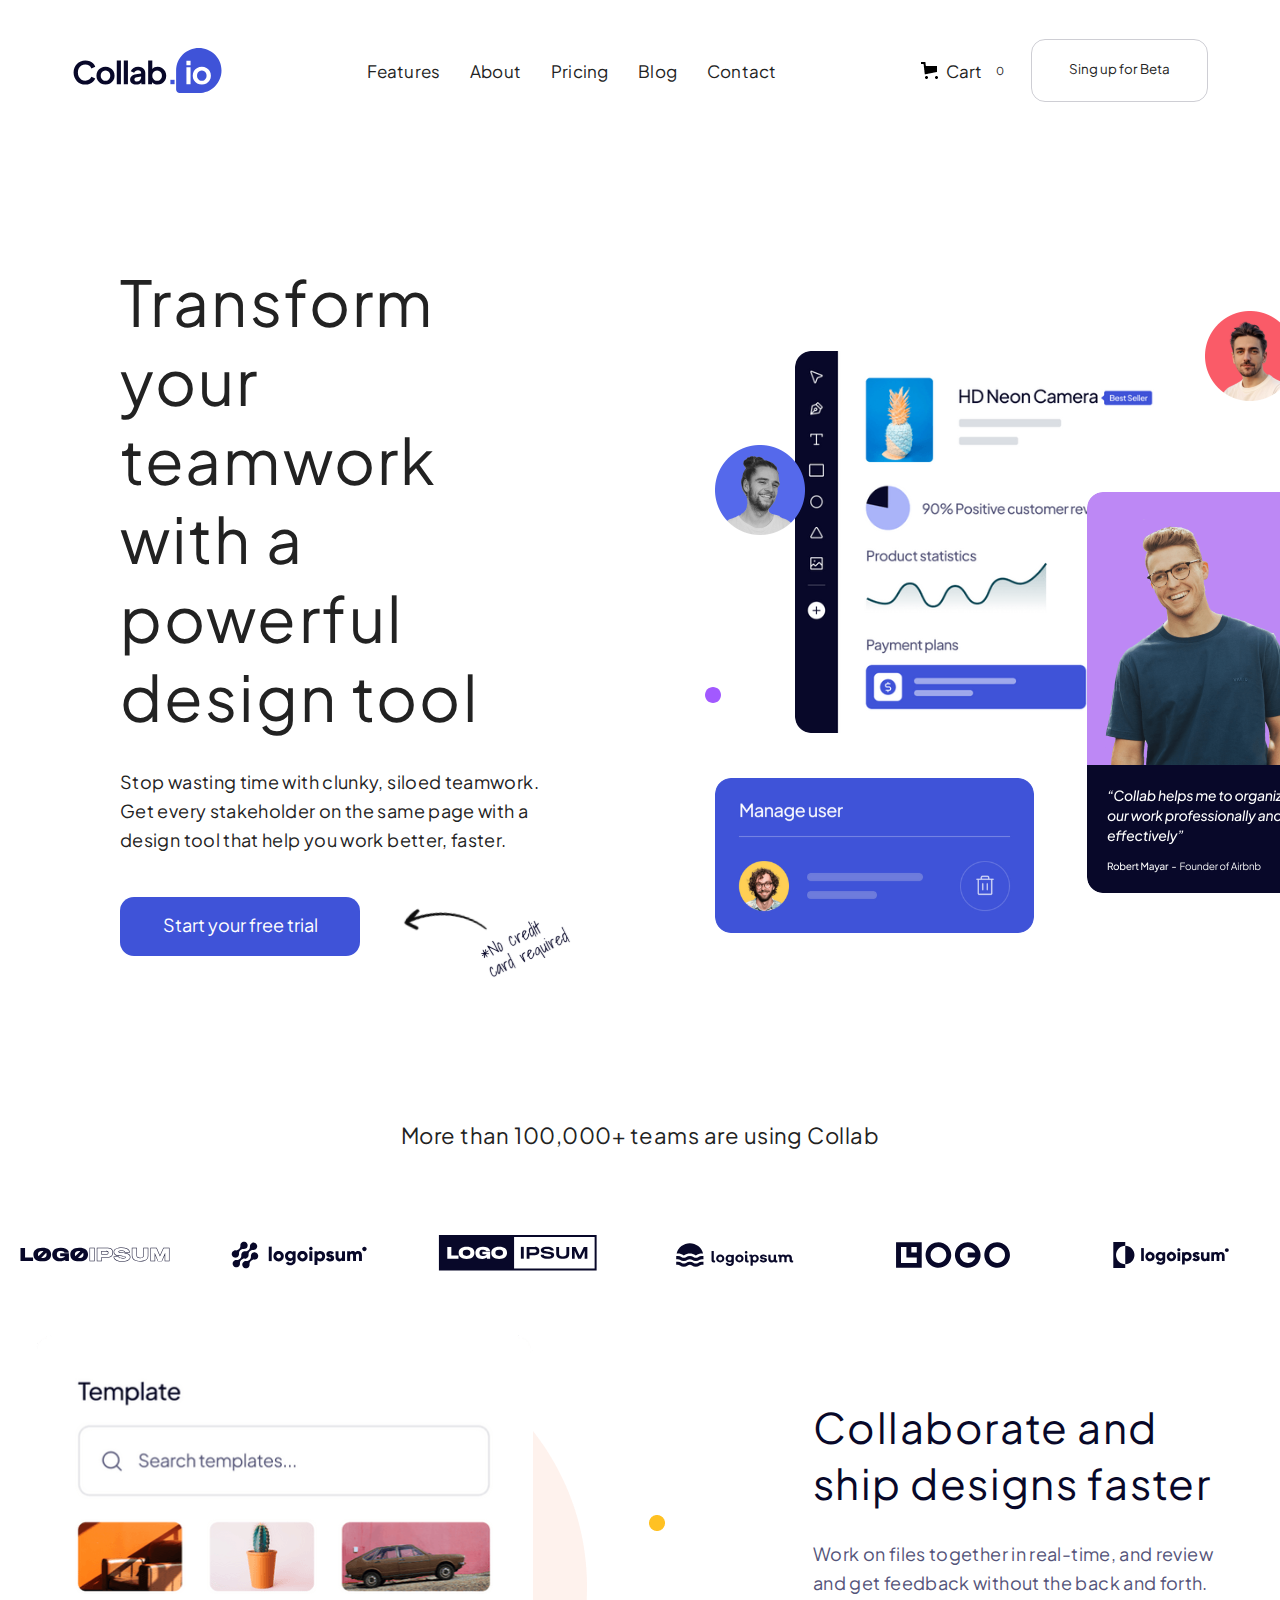
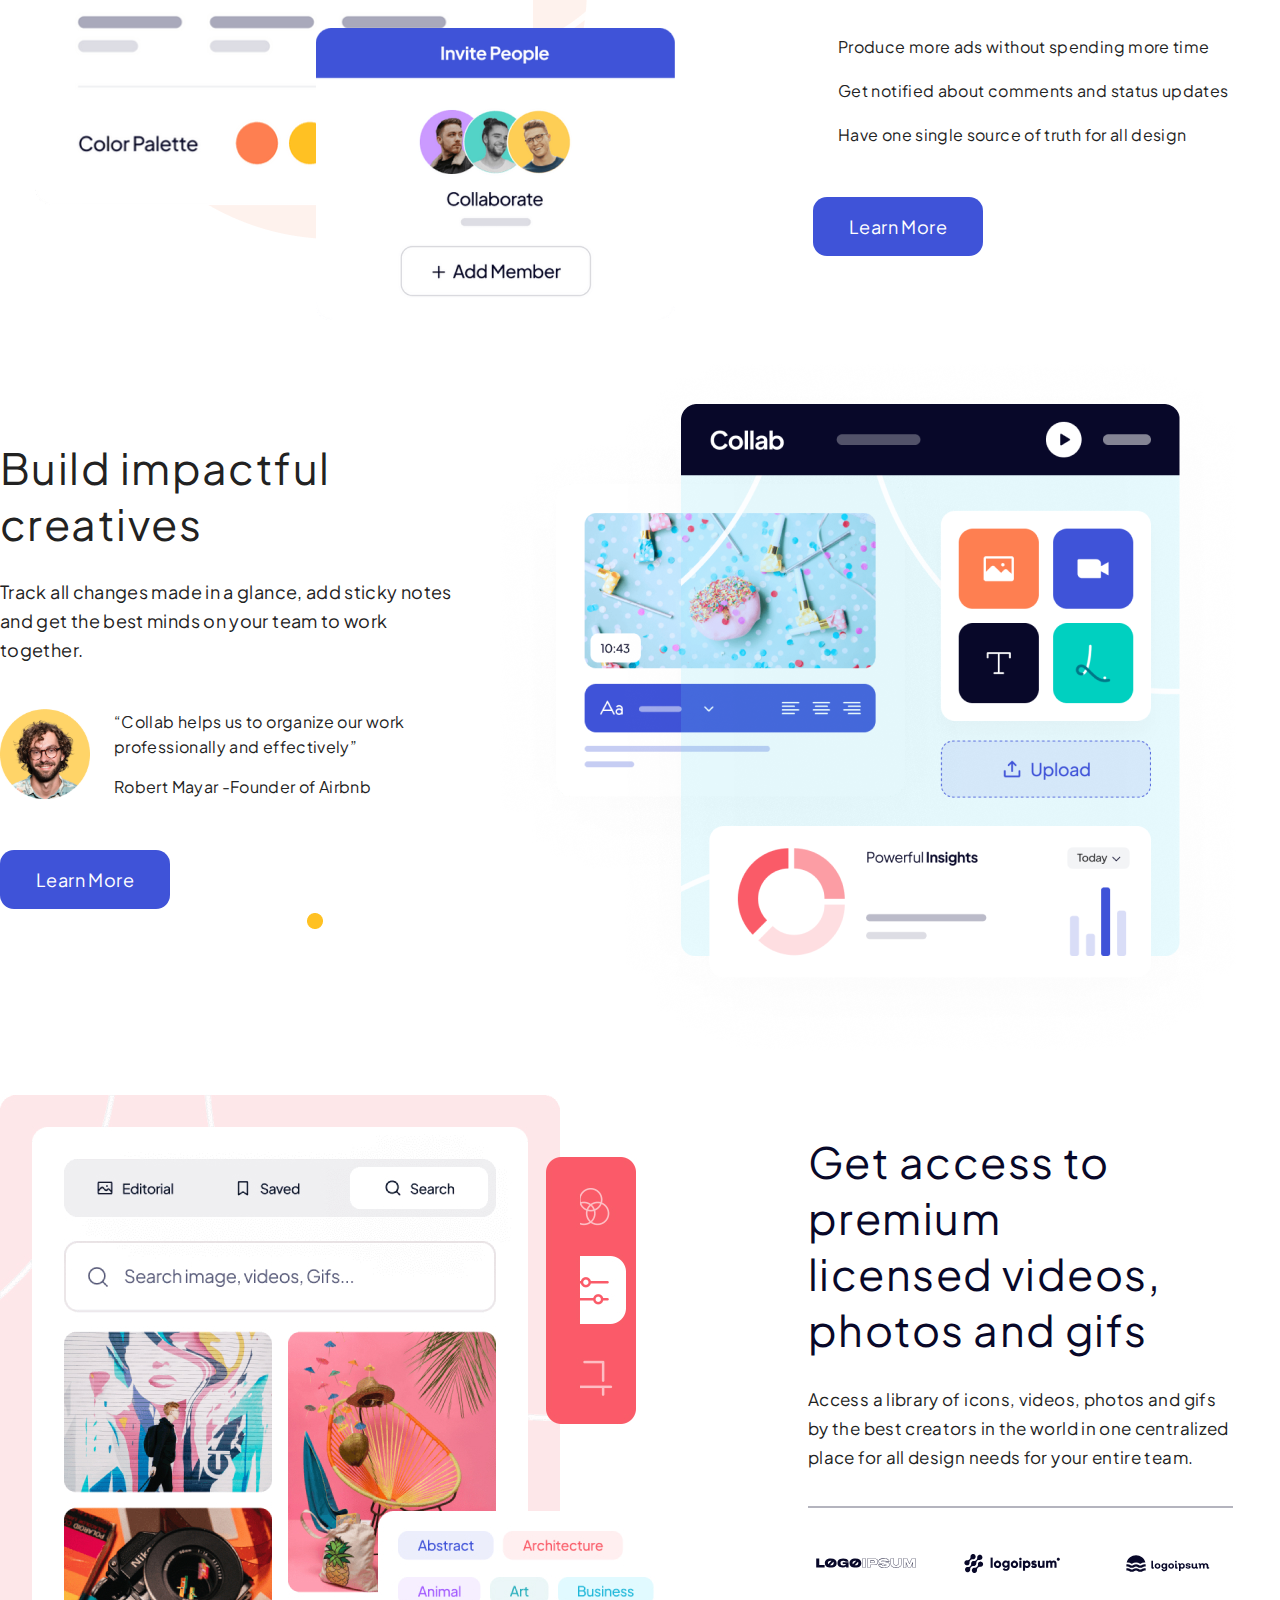
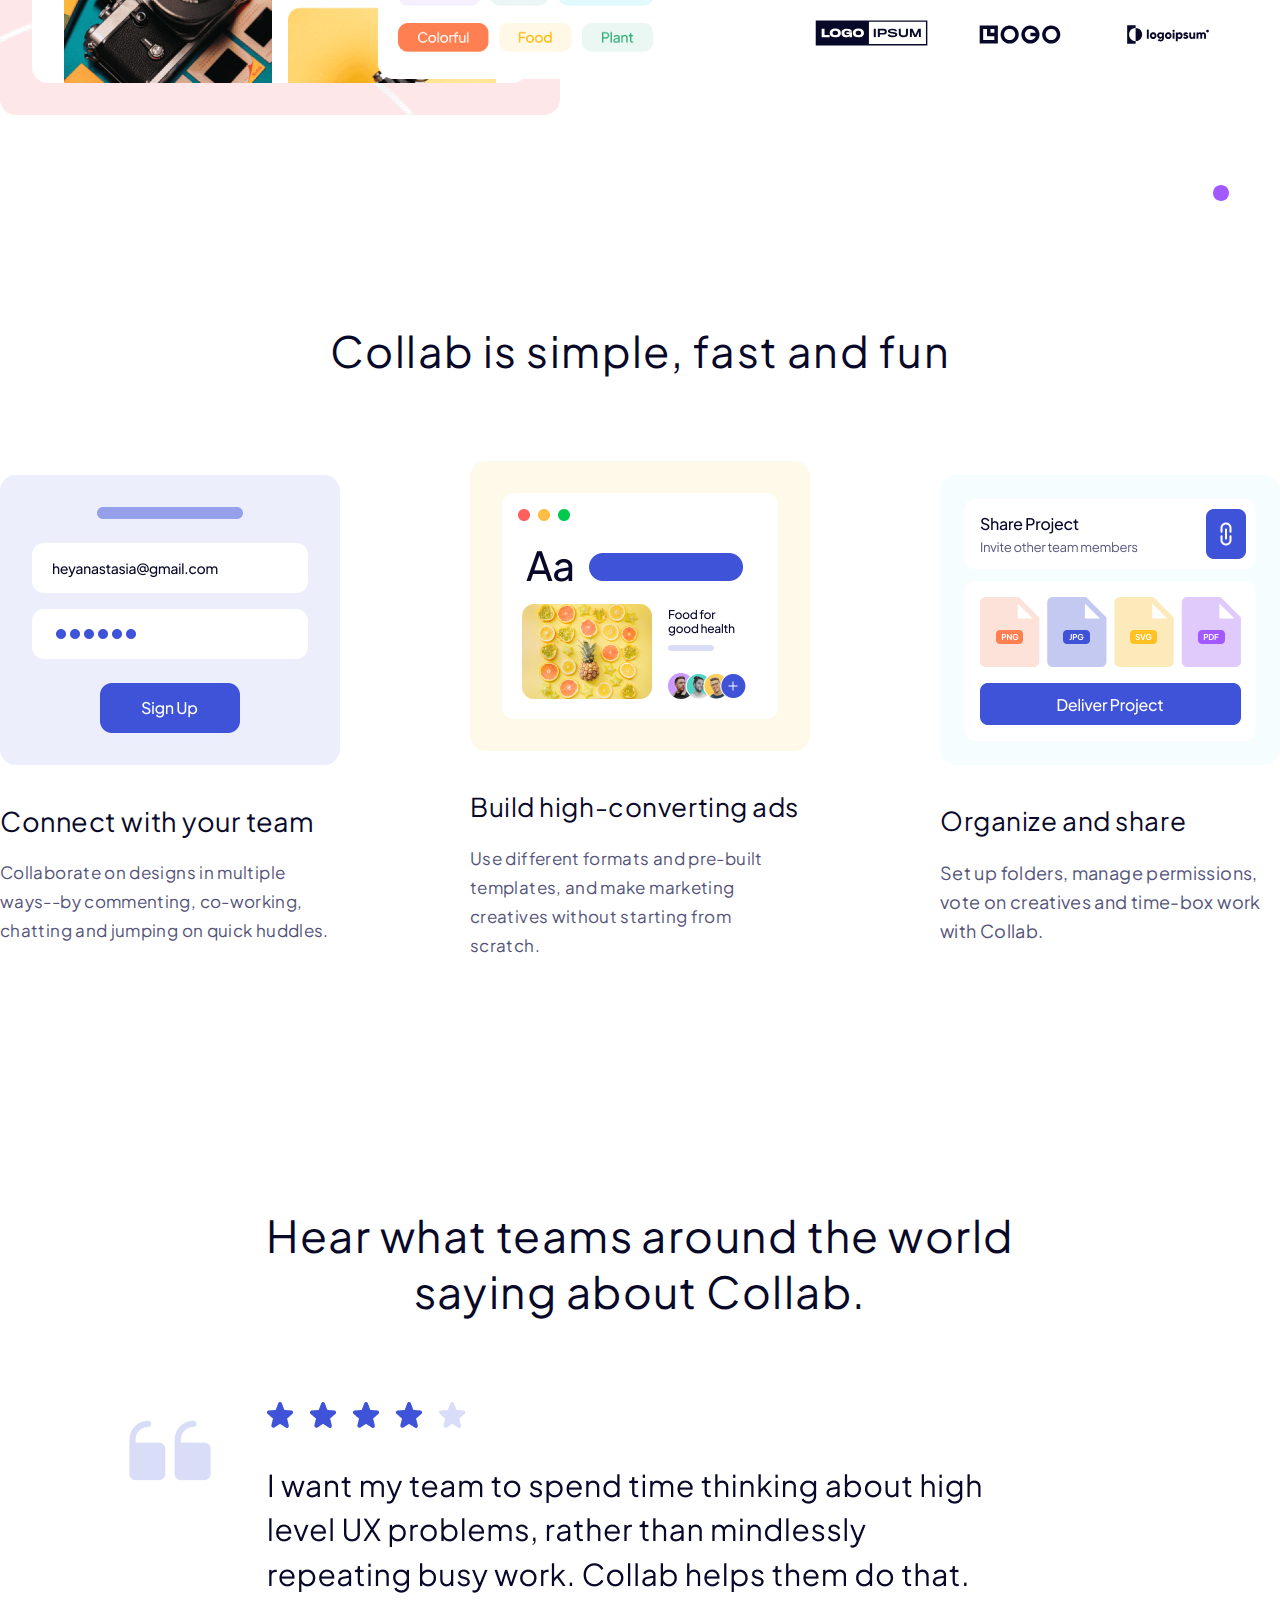
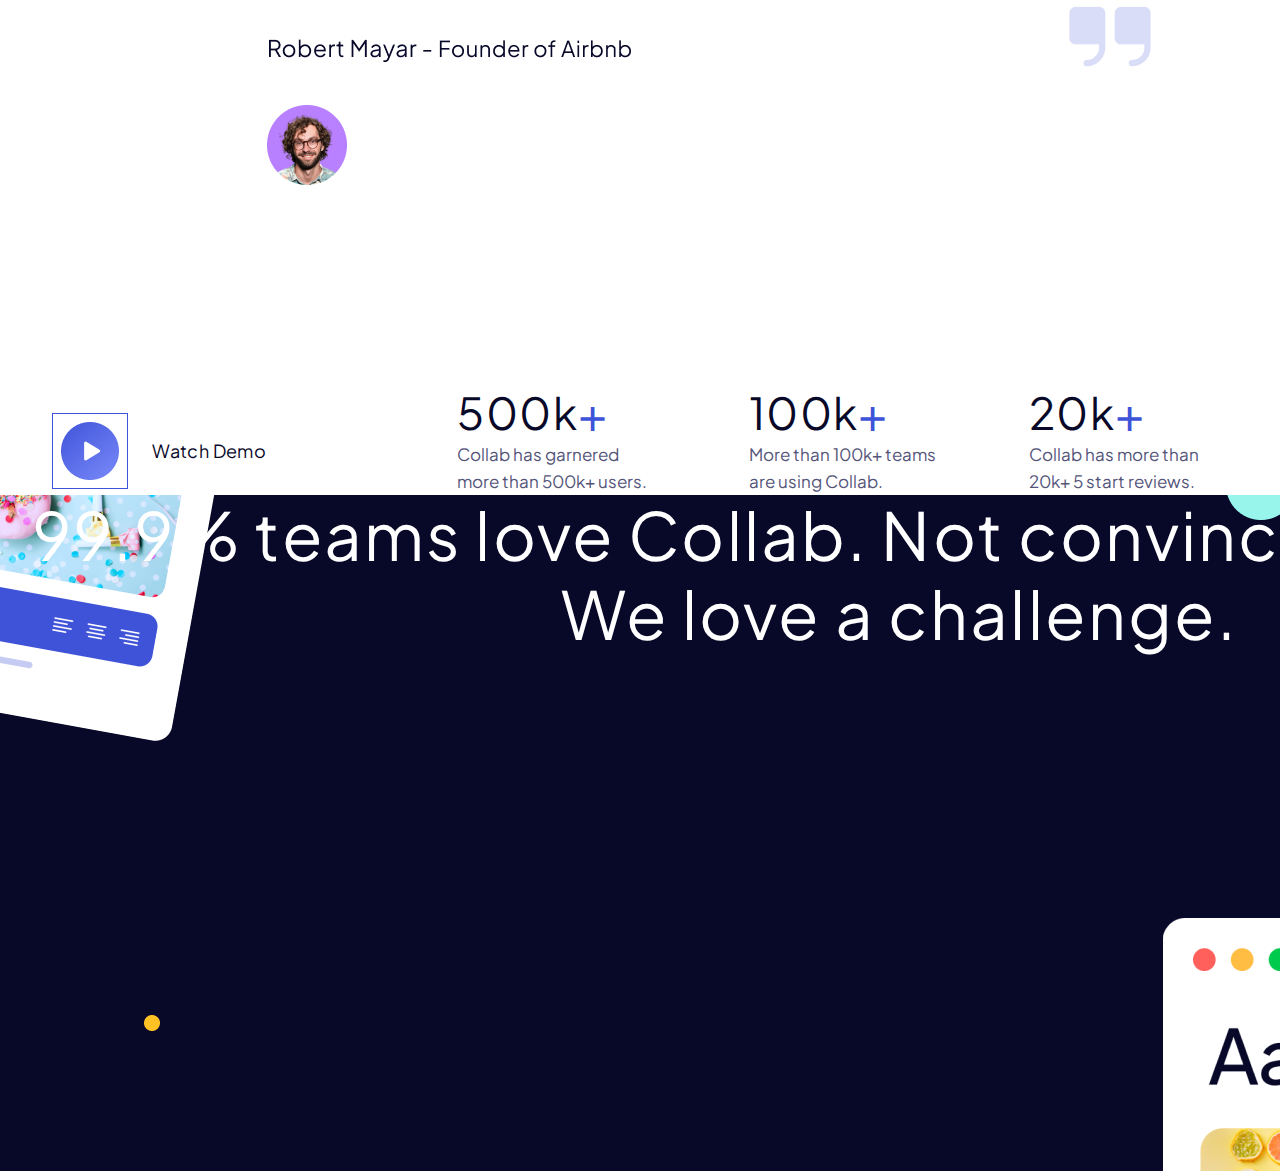
==== commit 83afe627: "WIP" ====
--- a/index.html
+++ b/index.html
@@ -17,22 +17,22 @@
     <link rel="stylesheet" href="css/simple.css">
     <link rel="stylesheet" href="css/review.css">
     <link rel="stylesheet" href="css/statistics.css">
-    <link rel="stylesheet" href="css/articles.css">
+    <link rel="stylesheet" href="css/challenge.css">
     <title>collab.io</title>
 </head>
 <body>
     <div class="wrapper">
         <header class="header" include-html="./html/header.html"></header>
+        <div class="wrapper-transform" include-html="./html/transform.html"></div>
+        <div class="collab" include-html="./html/collab.html"></div>
+        <div class="collaborate" include-html="./html/collaborate.html"></div>
+        <div class="creative" include-html="./html/creative.html"></div>
+        <div class="access" include-html="./html/access.html"></div>
+        <div class="simple" include-html="./html/simple.html"></div>
+        <div class="review" include-html="./html/review.html"></div>
+        <div class="statistics" include-html="./html/statistics.html"></div>
+        <div class="challenge" include-html="./html/challenge.html"></div>
     </div>
-    <div class="wrapper-transform" include-html="./html/transform.html"></div>
-    <div class="collab" include-html="./html/collab.html"></div>
-    <div class="collaborate" include-html="./html/collaborate.html"></div>
-    <div class="creative" include-html="./html/creative.html"></div>
-    <div class="access" include-html="./html/access.html"></div>
-    <div class="simple" include-html="./html/simple.html"></div>
-    <div class="review" include-html="./html/review.html"></div>
-    <div class="statistics" include-html="./html/statistics.html"></div>
-    <div class="articles" include-html="./html/articles.html"></div>
 </body>
 <script>
     function includeHTML() {
--- a/css/index.css
+++ b/css/index.css
@@ -30,7 +30,7 @@
 }
 html,
 body {
-    max-width: 1450px;
+    /* max-width: 1450px; */
 	height: 100%;
     margin: 0 auto;
 }
@@ -72,4 +72,9 @@
 h6 {
 	font-weight: inherit;
 	font-size: inherit;
+}
+
+.wrapper {
+    max-width: 1450px;
+    margin: 0 auto;
 }--- a/css/challenge.css
+++ b/css/challenge.css
@@ -0,0 +1,24 @@
+.challenge {
+    margin: 0 auto;
+    background-image: url("../image/Challenge.png");
+    width: 1800px;
+    height: 676px;
+}
+
+.challenge-content {
+
+}
+
+.challenge-content h1 {
+    font-size: 66px;
+    line-height: 79px;
+    text-align: center;
+    letter-spacing: 2.16px;
+    color: #FFFFFF;
+}
+
+/* .challenge-image {
+    width: 100%;
+    height: 100%;
+    object-fit: cover;
+} */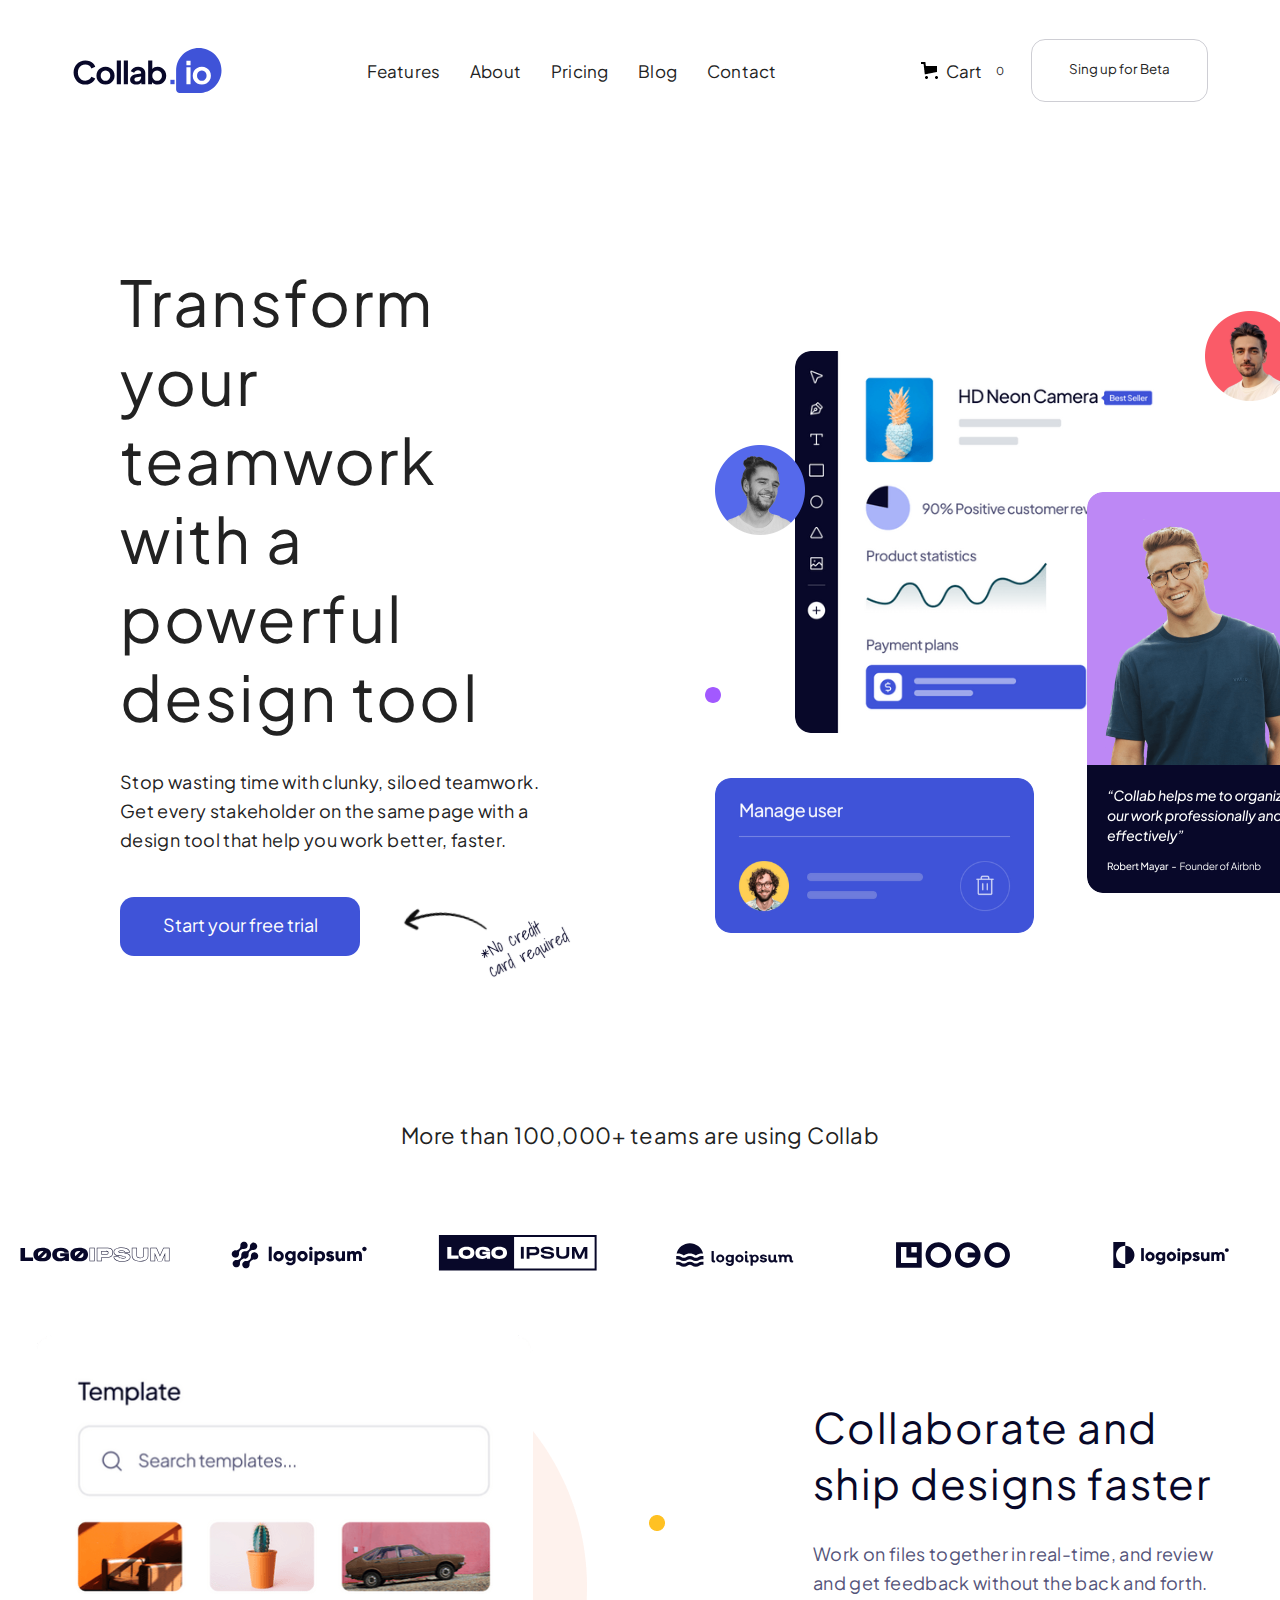
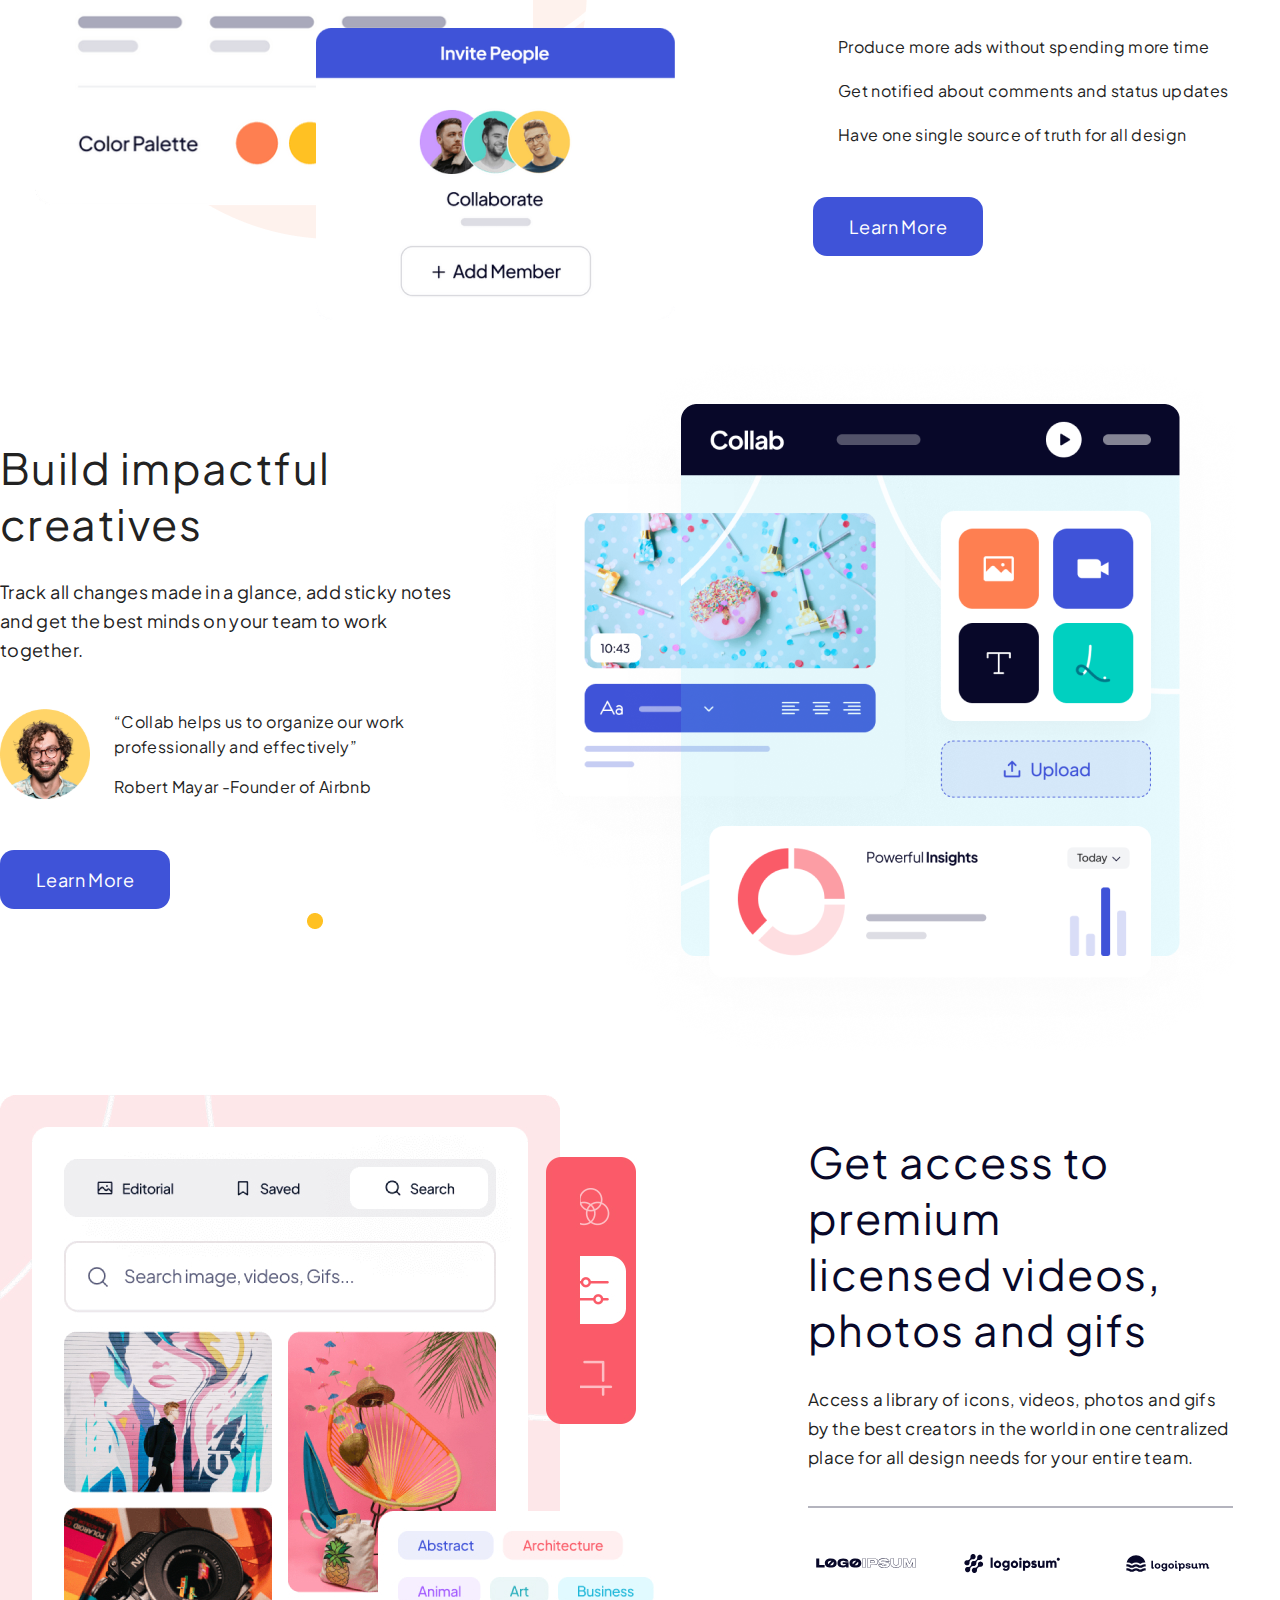
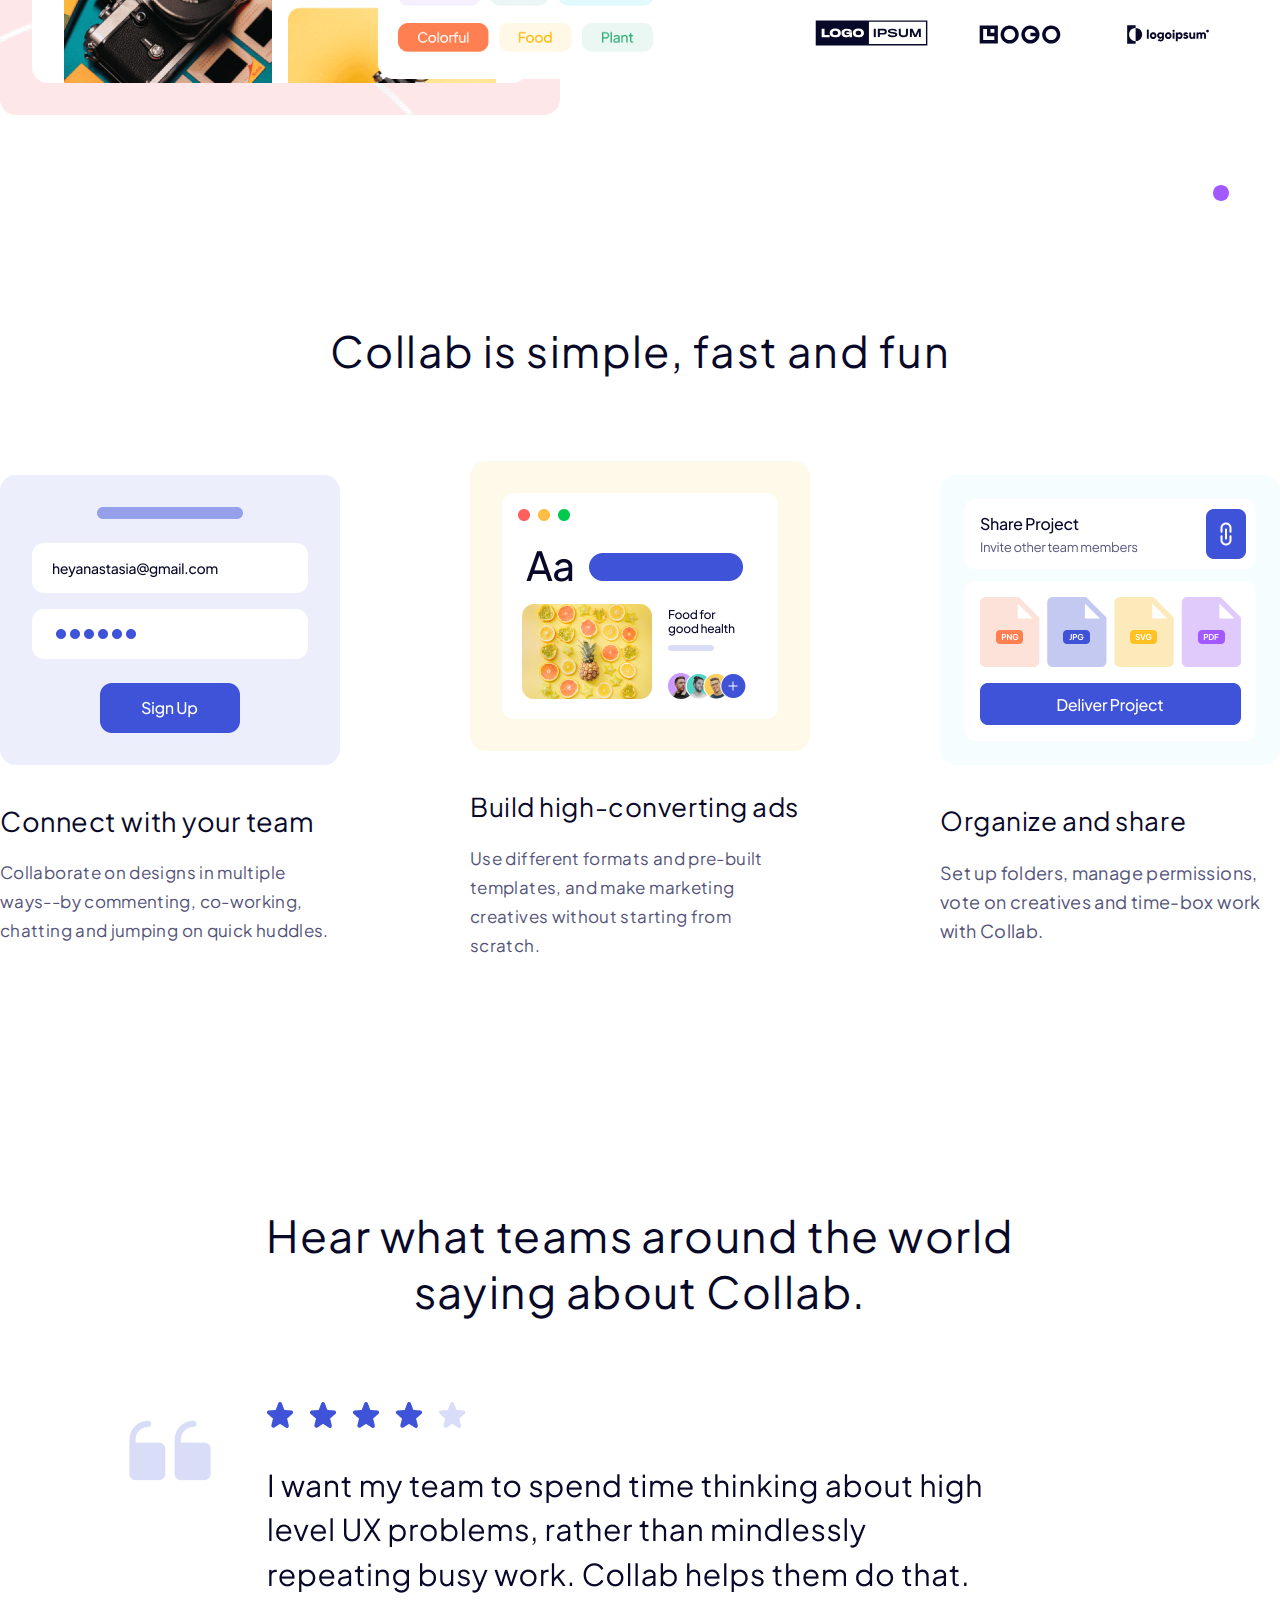
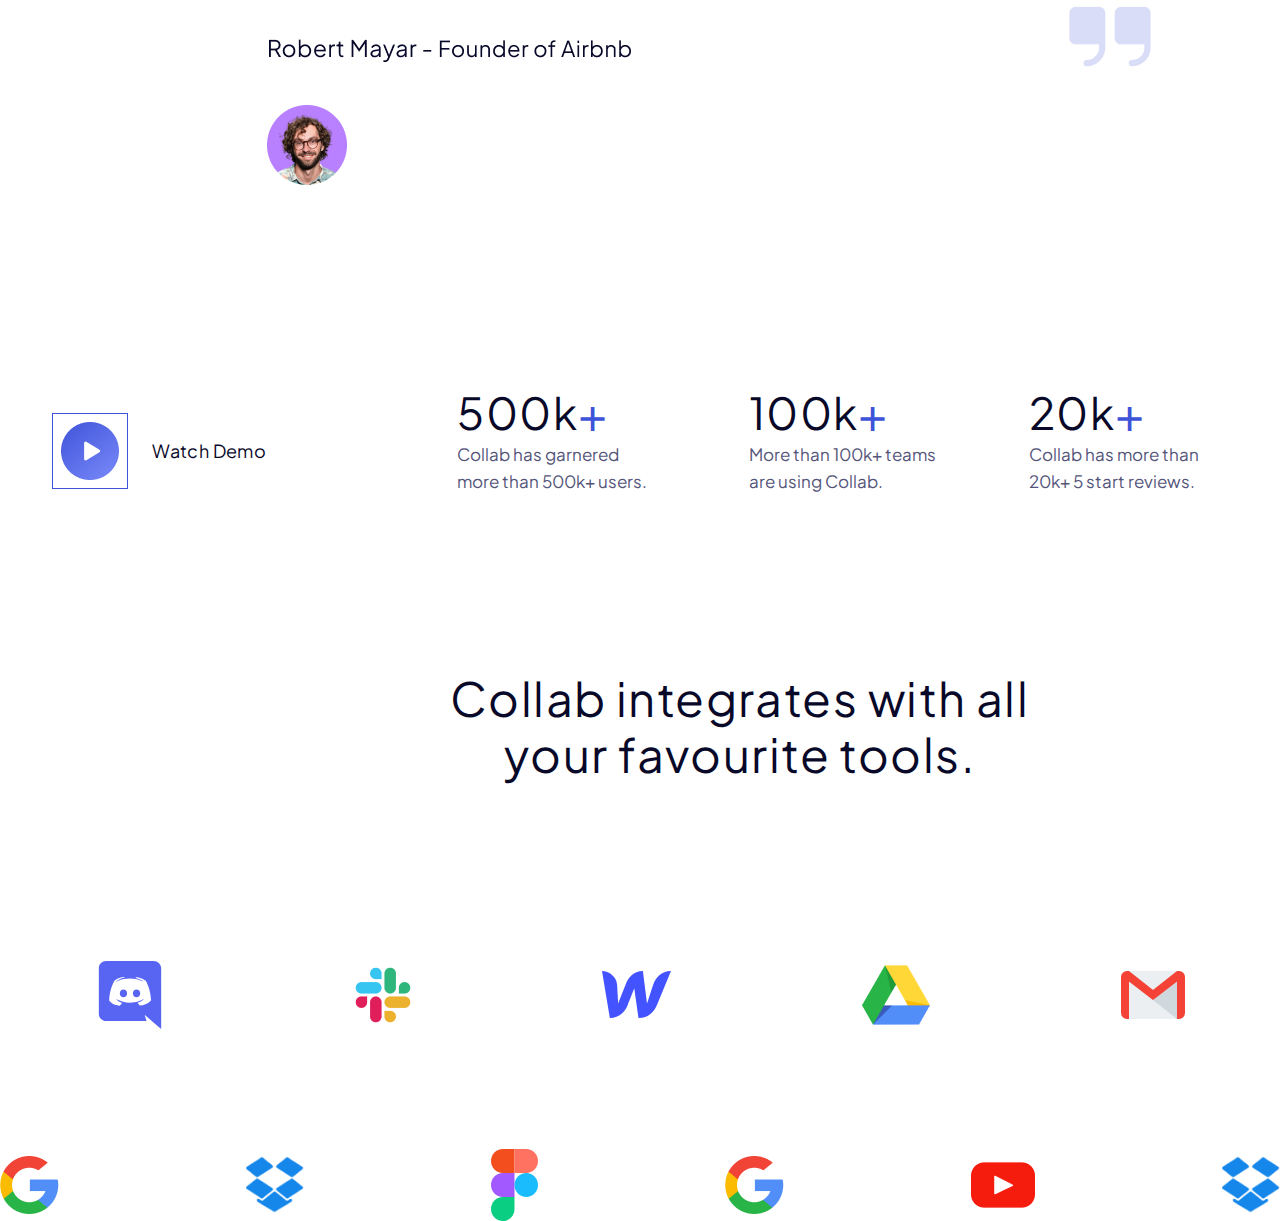
==== commit e263ef8e: "Merge pull request #11 from qw1nix/feature/tools" ====
--- a/index.html
+++ b/index.html
@@ -17,22 +17,22 @@
     <link rel="stylesheet" href="css/simple.css">
     <link rel="stylesheet" href="css/review.css">
     <link rel="stylesheet" href="css/statistics.css">
-    <link rel="stylesheet" href="css/challenge.css">
+    <link rel="stylesheet" href="css/tools.css">
     <title>collab.io</title>
 </head>
 <body>
     <div class="wrapper">
         <header class="header" include-html="./html/header.html"></header>
-        <div class="wrapper-transform" include-html="./html/transform.html"></div>
-        <div class="collab" include-html="./html/collab.html"></div>
-        <div class="collaborate" include-html="./html/collaborate.html"></div>
-        <div class="creative" include-html="./html/creative.html"></div>
-        <div class="access" include-html="./html/access.html"></div>
-        <div class="simple" include-html="./html/simple.html"></div>
-        <div class="review" include-html="./html/review.html"></div>
-        <div class="statistics" include-html="./html/statistics.html"></div>
-        <div class="challenge" include-html="./html/challenge.html"></div>
     </div>
+    <div class="wrapper-transform" include-html="./html/transform.html"></div>
+    <div class="collab" include-html="./html/collab.html"></div>
+    <div class="collaborate" include-html="./html/collaborate.html"></div>
+    <div class="creative" include-html="./html/creative.html"></div>
+    <div class="access" include-html="./html/access.html"></div>
+    <div class="simple" include-html="./html/simple.html"></div>
+    <div class="review" include-html="./html/review.html"></div>
+    <div class="statistics" include-html="./html/statistics.html"></div>
+    <div class="tools" include-html="./html/tools.html"></div>
 </body>
 <script>
     function includeHTML() {
--- a/css/tools.css
+++ b/css/tools.css
@@ -0,0 +1,36 @@
+.favourite-tools h3 {
+    font-size: 47px;
+    line-height: 56px;
+    text-align: center;
+    letter-spacing: 1.44px;
+    color: #080829;
+    margin: 175px 430px 0;
+    text-align: center;
+    justify-content: space-around;
+    align-items: center;
+    width: 619px;
+}
+
+.tool-icons {
+    justify-content: space-around;
+    align-items: center;
+    margin-top: 147px;
+}
+
+.favourite-tools img {
+    display: flex;
+    margin: 0 1420px 0;
+}
+
+.tool-icons-up {
+    display: flex;
+    align-items: center;
+    justify-content: space-around;
+}
+
+.tool-icons-bottom {
+    display: flex;
+    justify-content: space-between;
+    align-items: center;
+    margin-top: 120px;
+}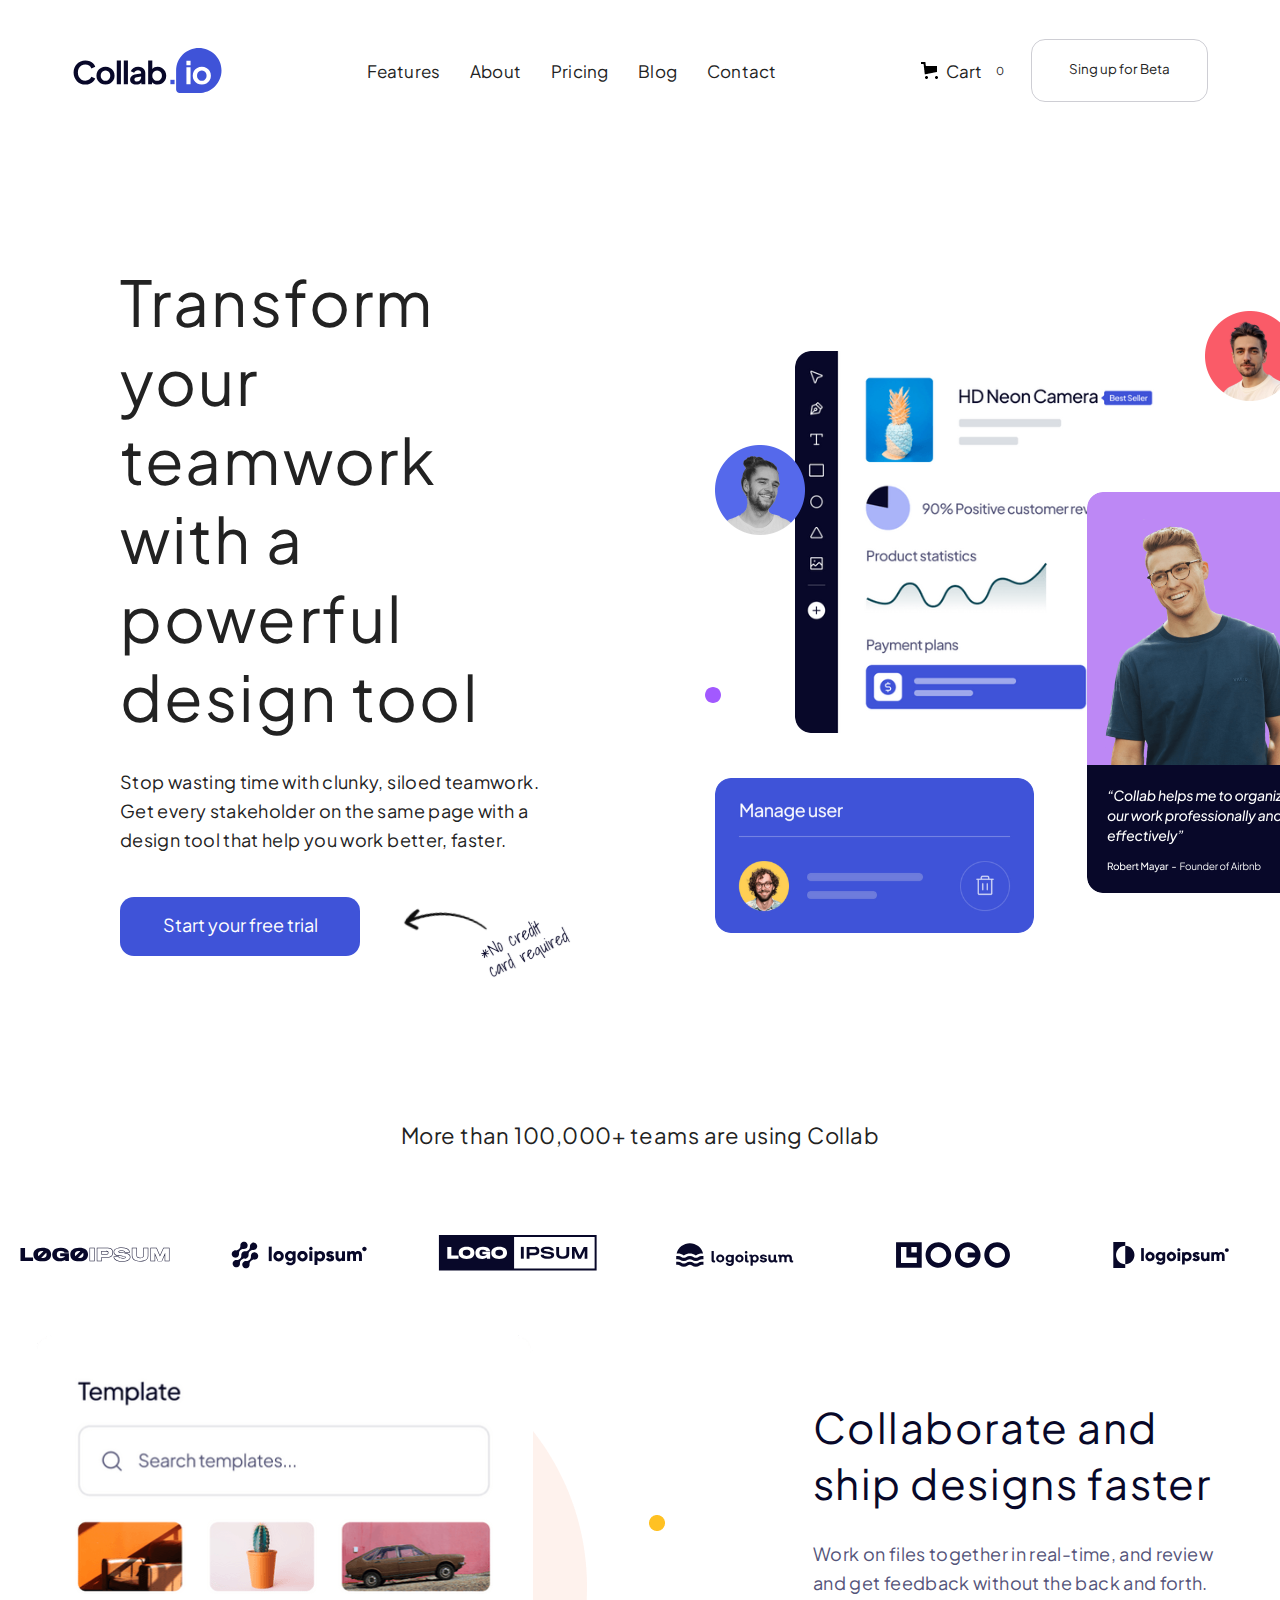
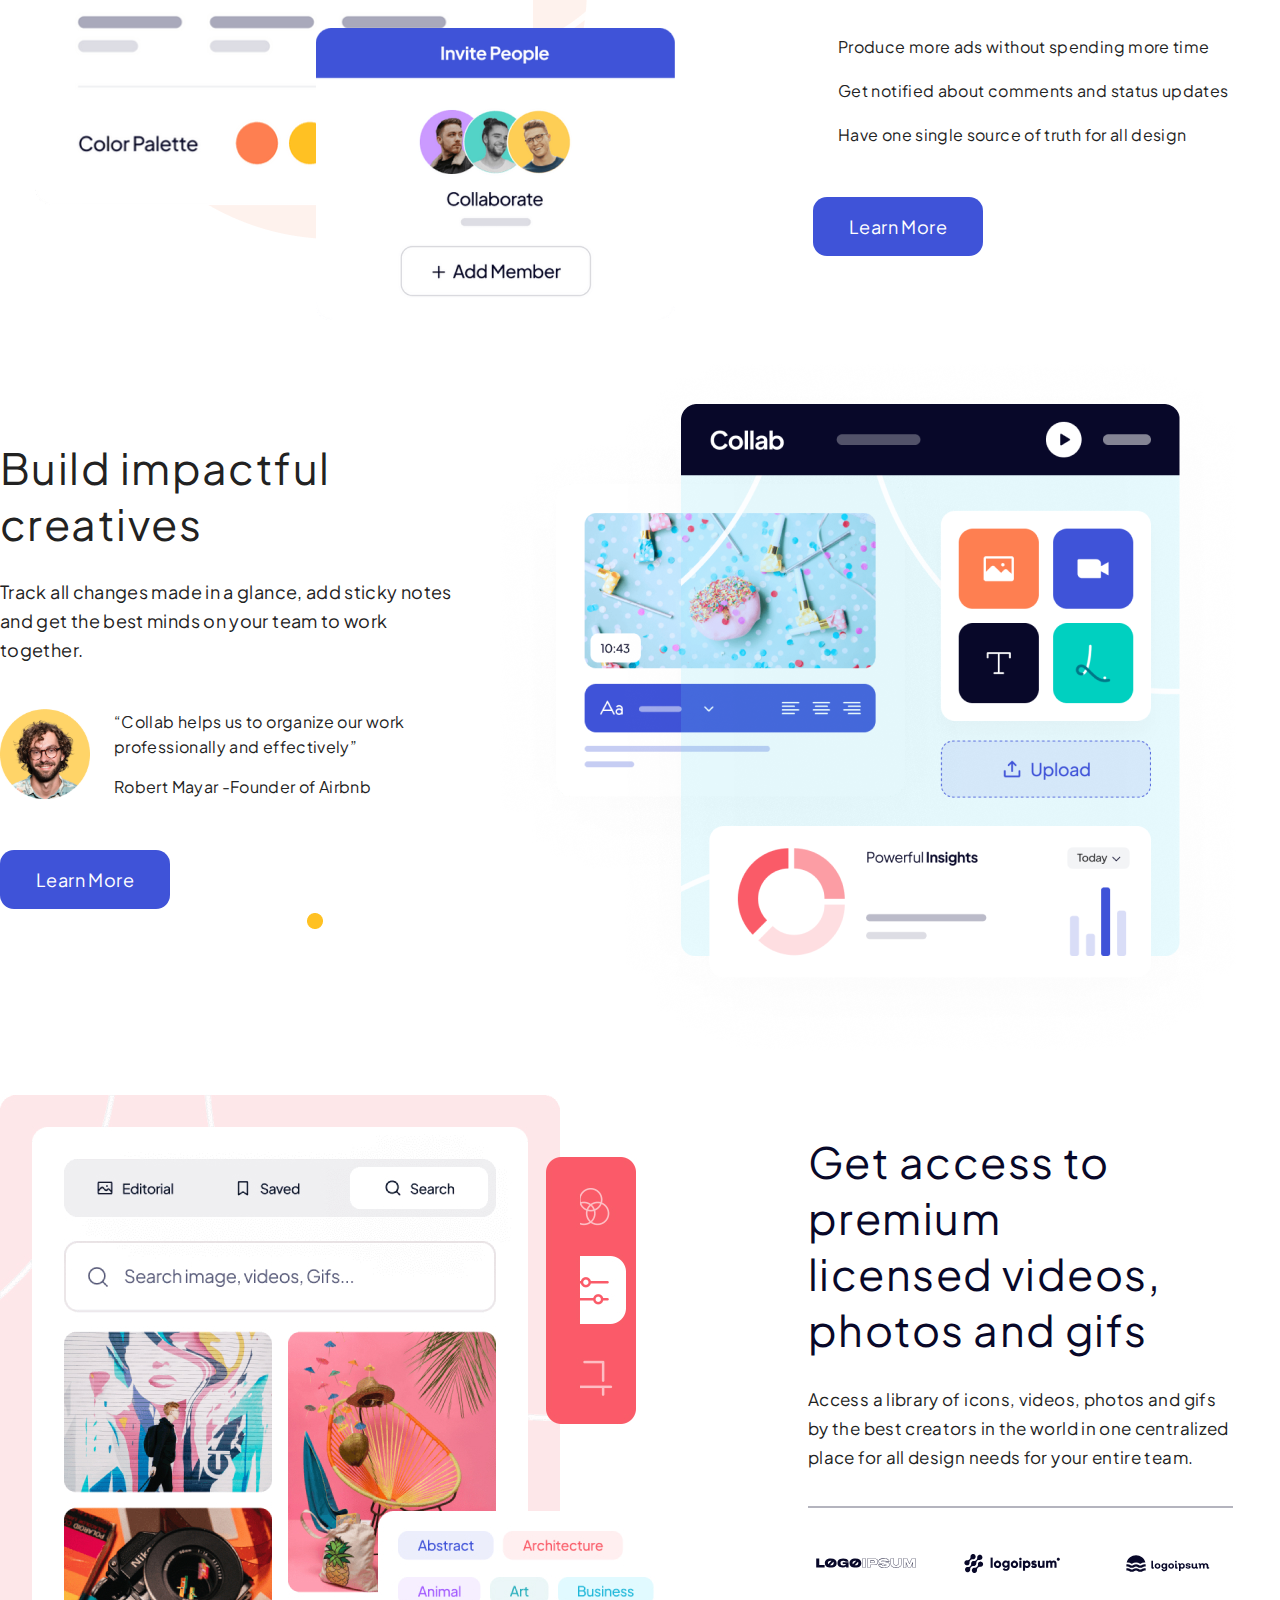
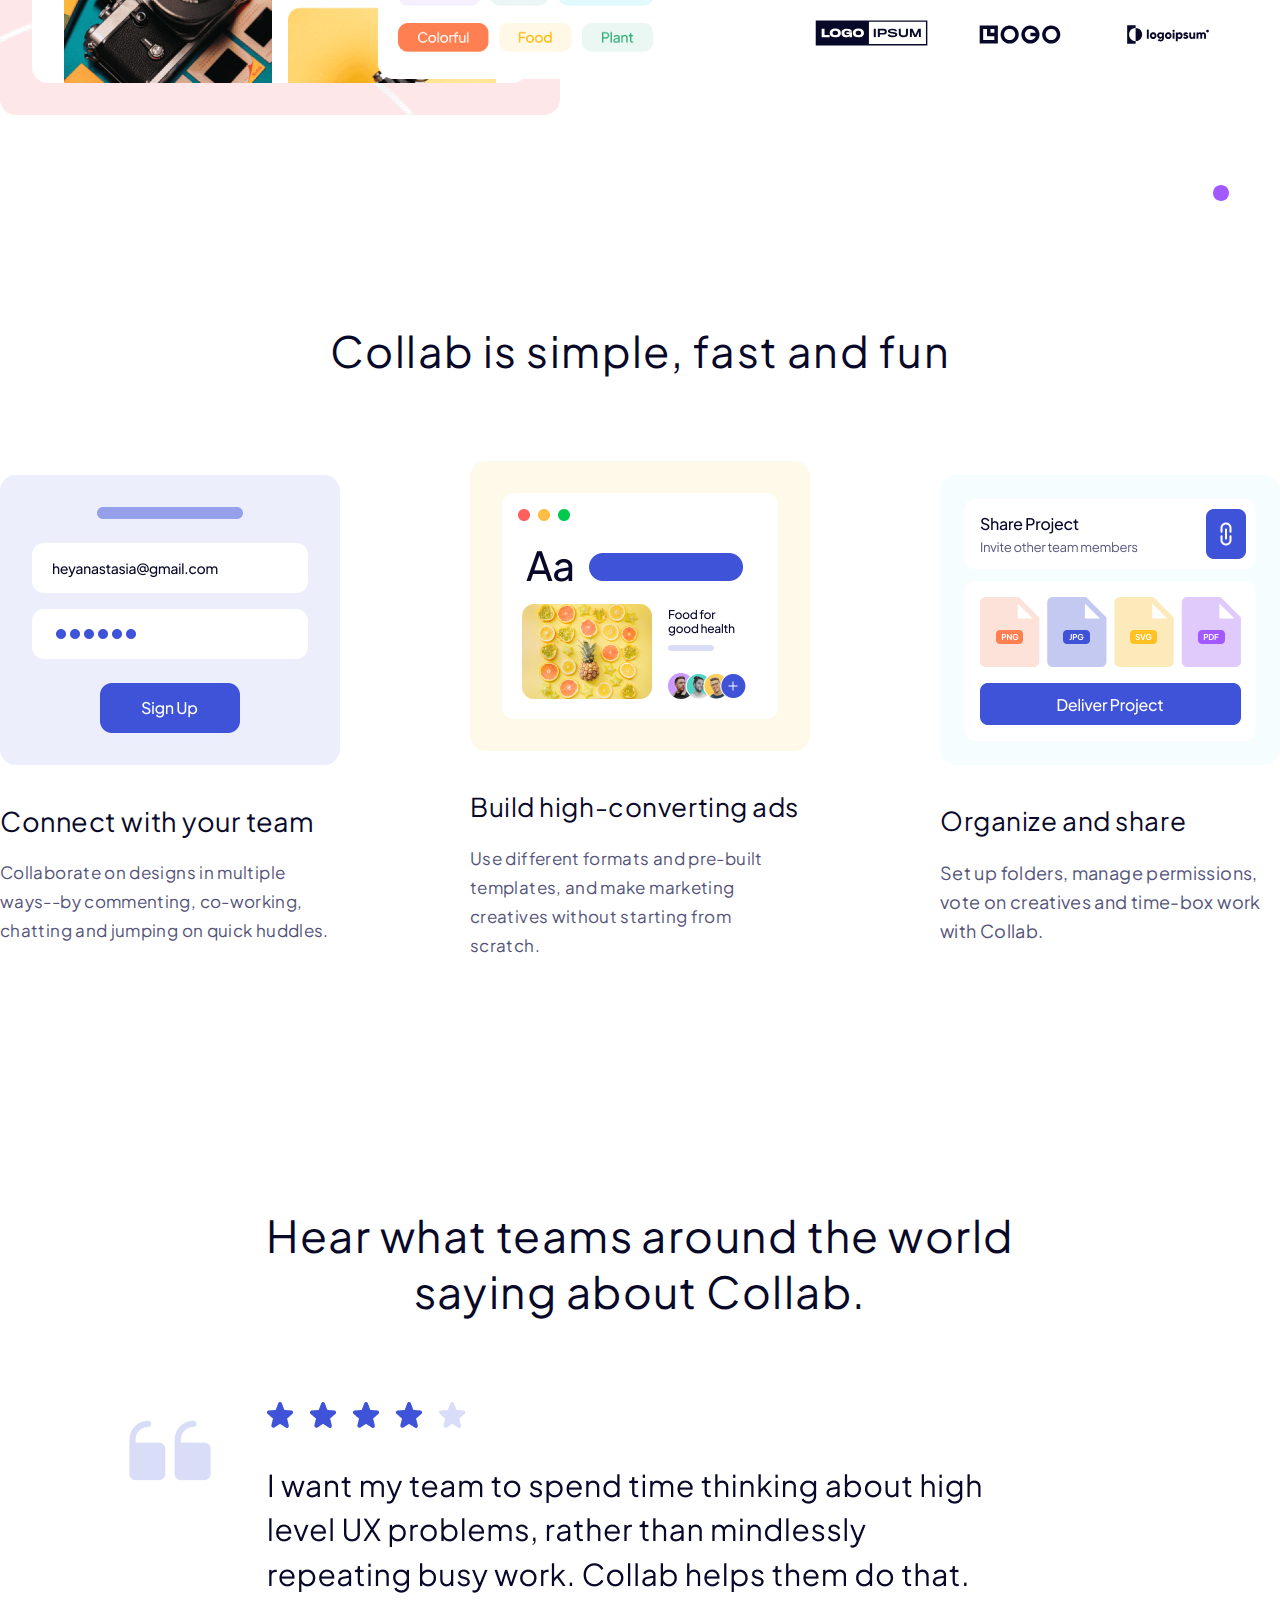
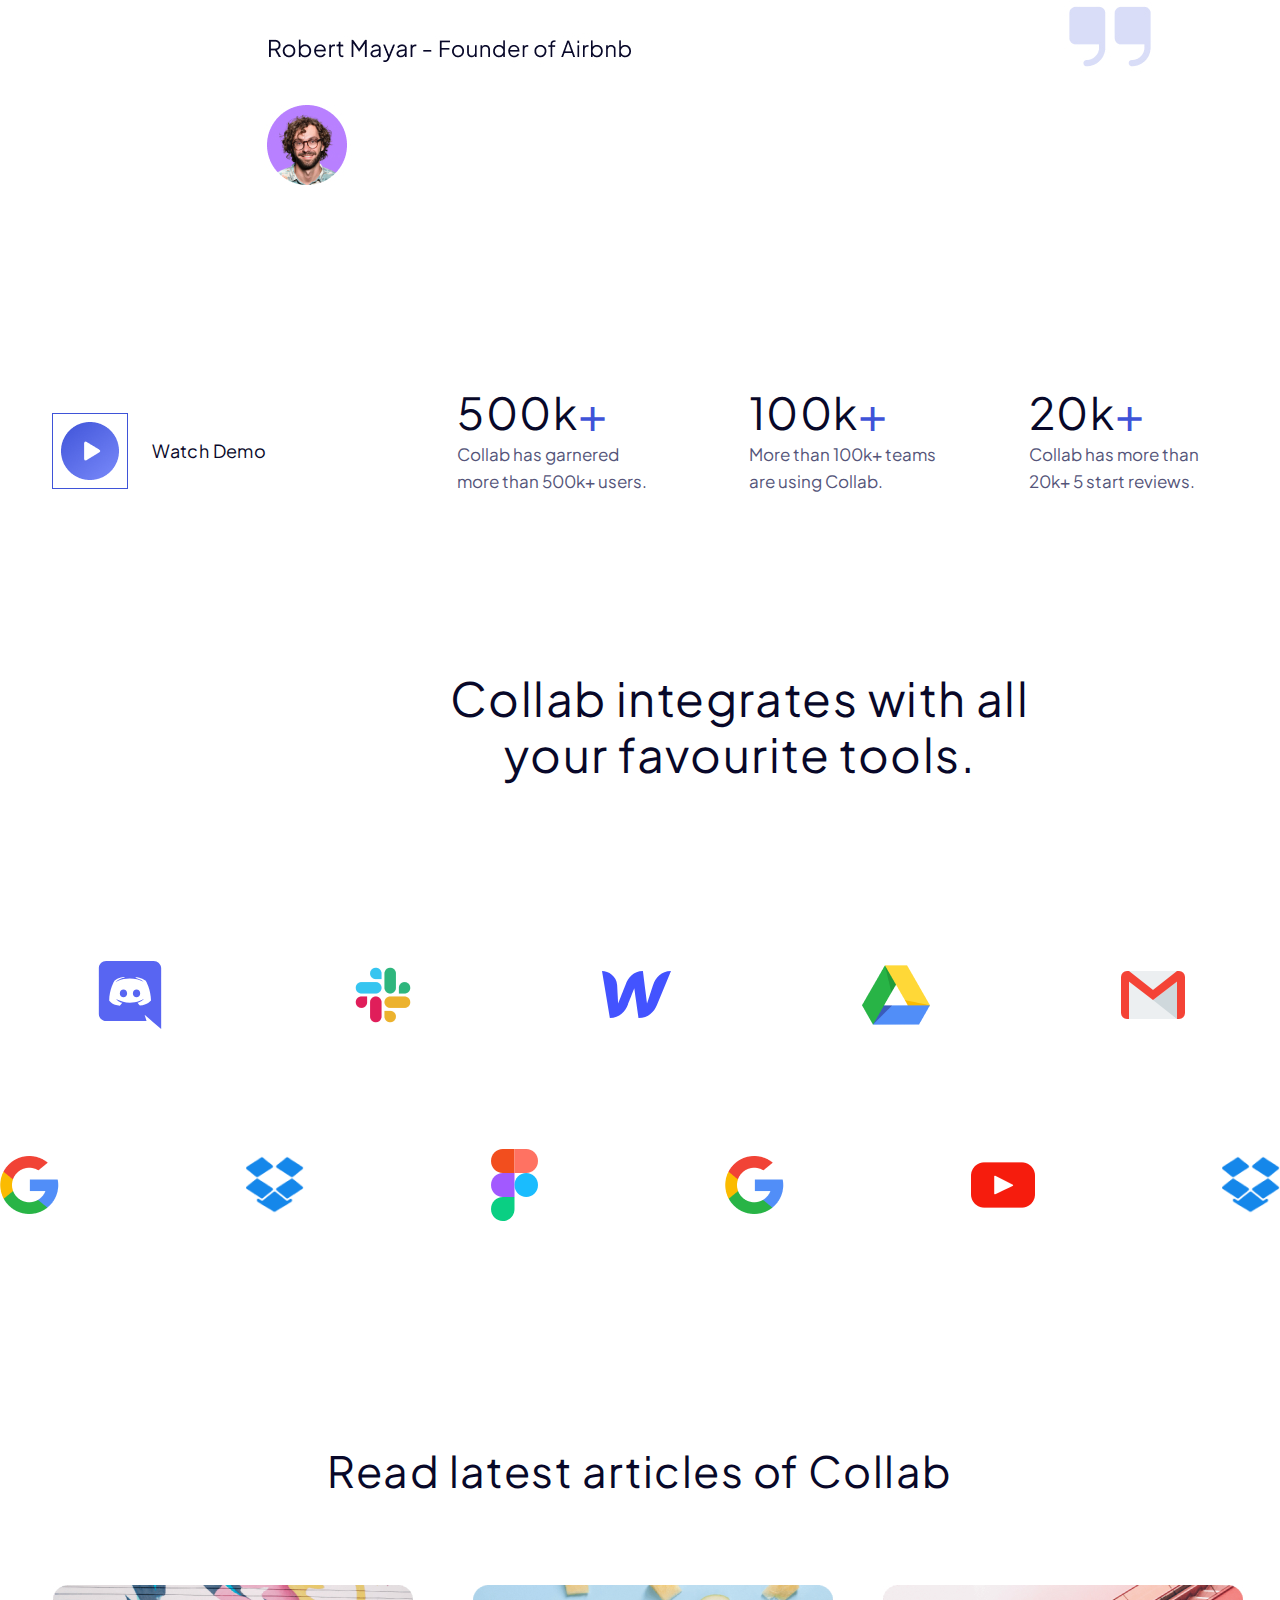
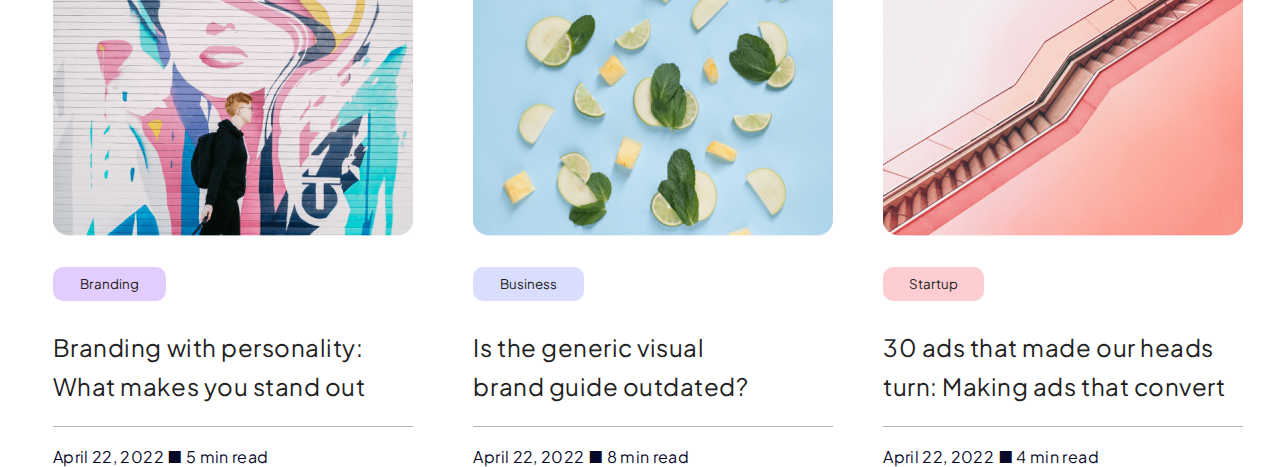
==== commit af4c48dd: "Fixed articles section" ====
--- a/index.html
+++ b/index.html
@@ -18,6 +18,7 @@
     <link rel="stylesheet" href="css/review.css">
     <link rel="stylesheet" href="css/statistics.css">
     <link rel="stylesheet" href="css/tools.css">
+    <link rel="stylesheet" href="css/articles.css">
     <title>collab.io</title>
 </head>
 <body>
@@ -33,6 +34,7 @@
     <div class="review" include-html="./html/review.html"></div>
     <div class="statistics" include-html="./html/statistics.html"></div>
     <div class="tools" include-html="./html/tools.html"></div>
+    <div class="articles" include-html="./html/articles.html"></div>
 </body>
 <script>
     function includeHTML() {
--- a/css/articles.css
+++ b/css/articles.css
@@ -0,0 +1,90 @@
+.articles-title {
+    font-size: 43px;
+    line-height: 56px;
+    letter-spacing: 1.44px;
+    color: #080829;
+    text-align: center;
+    margin-top: 222px;
+}
+
+.articles-content {
+    display: flex;
+    margin-top: 86px;
+    justify-content: space-around;
+}
+
+.articles-content hr {
+    background: rgba(8, 8, 41, 0.3);
+    width: 360px;
+    height: 0.5px;
+    margin: 20px 0 22px 0;
+}
+
+.articles-branding {
+    font-size: 24px;
+    line-height: 39px;
+    letter-spacing: 0.52px;
+    color: #080829;
+    width: 315px;
+}
+
+.articles-branding p {
+    font-size: 16px;
+    line-height: 18px;
+    letter-spacing: 0.36px;
+    color: #080829;
+}
+
+.articles-branding button {
+    background: rgba(162, 89, 255, 0.3);
+    border-radius: 10px;
+    width: 113px;
+    height: 34px;
+    margin: 31px 0 27px 0;
+}
+
+.articles-business {
+    font-size: 24px;
+    line-height: 39px;
+    letter-spacing: 0.52px;
+    color: #080829;
+    width: 304px;
+}
+
+.articles-business p {
+    font-size: 16px;
+    line-height: 18px;
+    letter-spacing: 0.36px;
+    color: #080829;
+}
+
+.articles-business button {
+    background: #D9DEFF;
+    border-radius: 10px;
+    width: 111px;
+    height: 34px;
+    margin: 31px 0 27px 0;
+}
+
+.articles-startup {
+    font-size: 24px;
+    line-height: 39px;
+    letter-spacing: 0.52px;
+    color: #080829;
+    width: 344px;
+}
+
+.articles-startup p {
+    font-size: 16px;
+    line-height: 18px;
+    letter-spacing: 0.36px;
+    color: #080829;
+}
+
+.articles-startup button {
+    background: rgba(250, 91, 104, 0.3);
+    border-radius: 10px;
+    width: 101px;
+    height: 34px;
+    margin: 31px 0 27px 0;
+}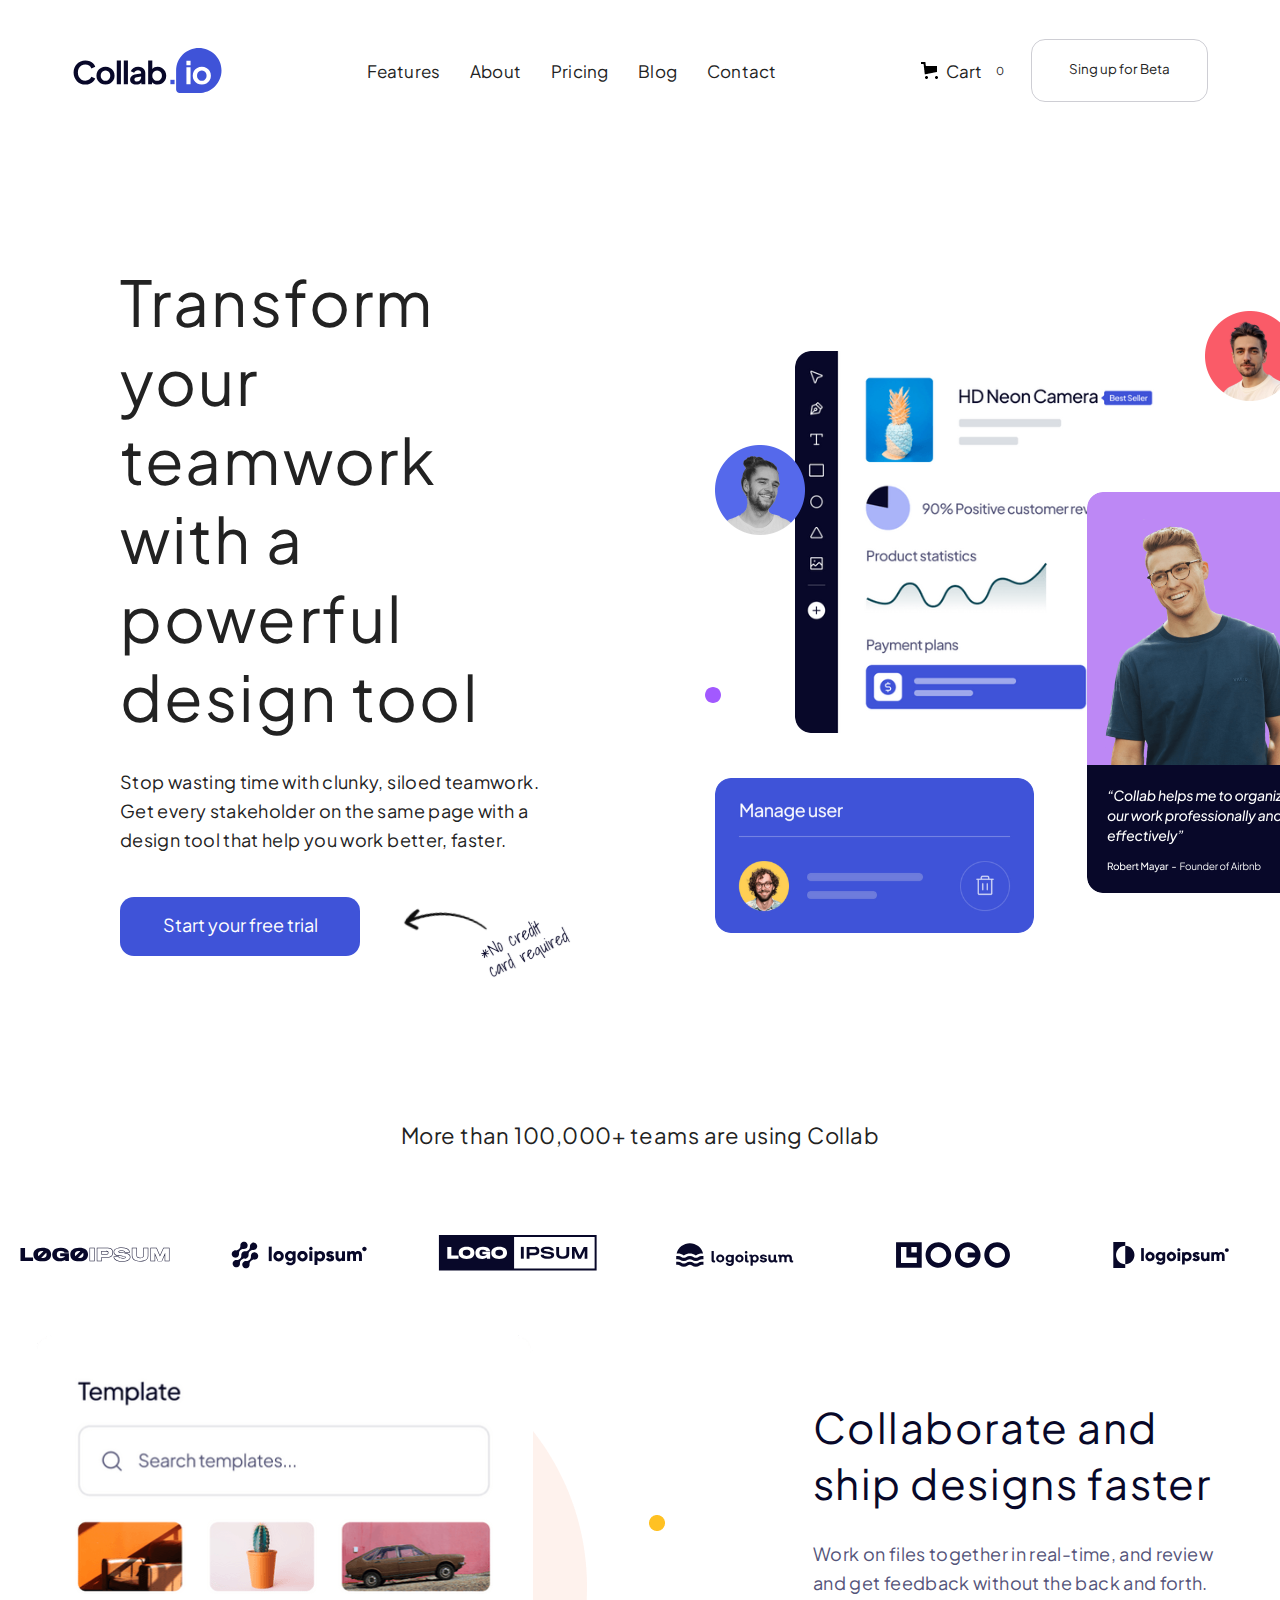
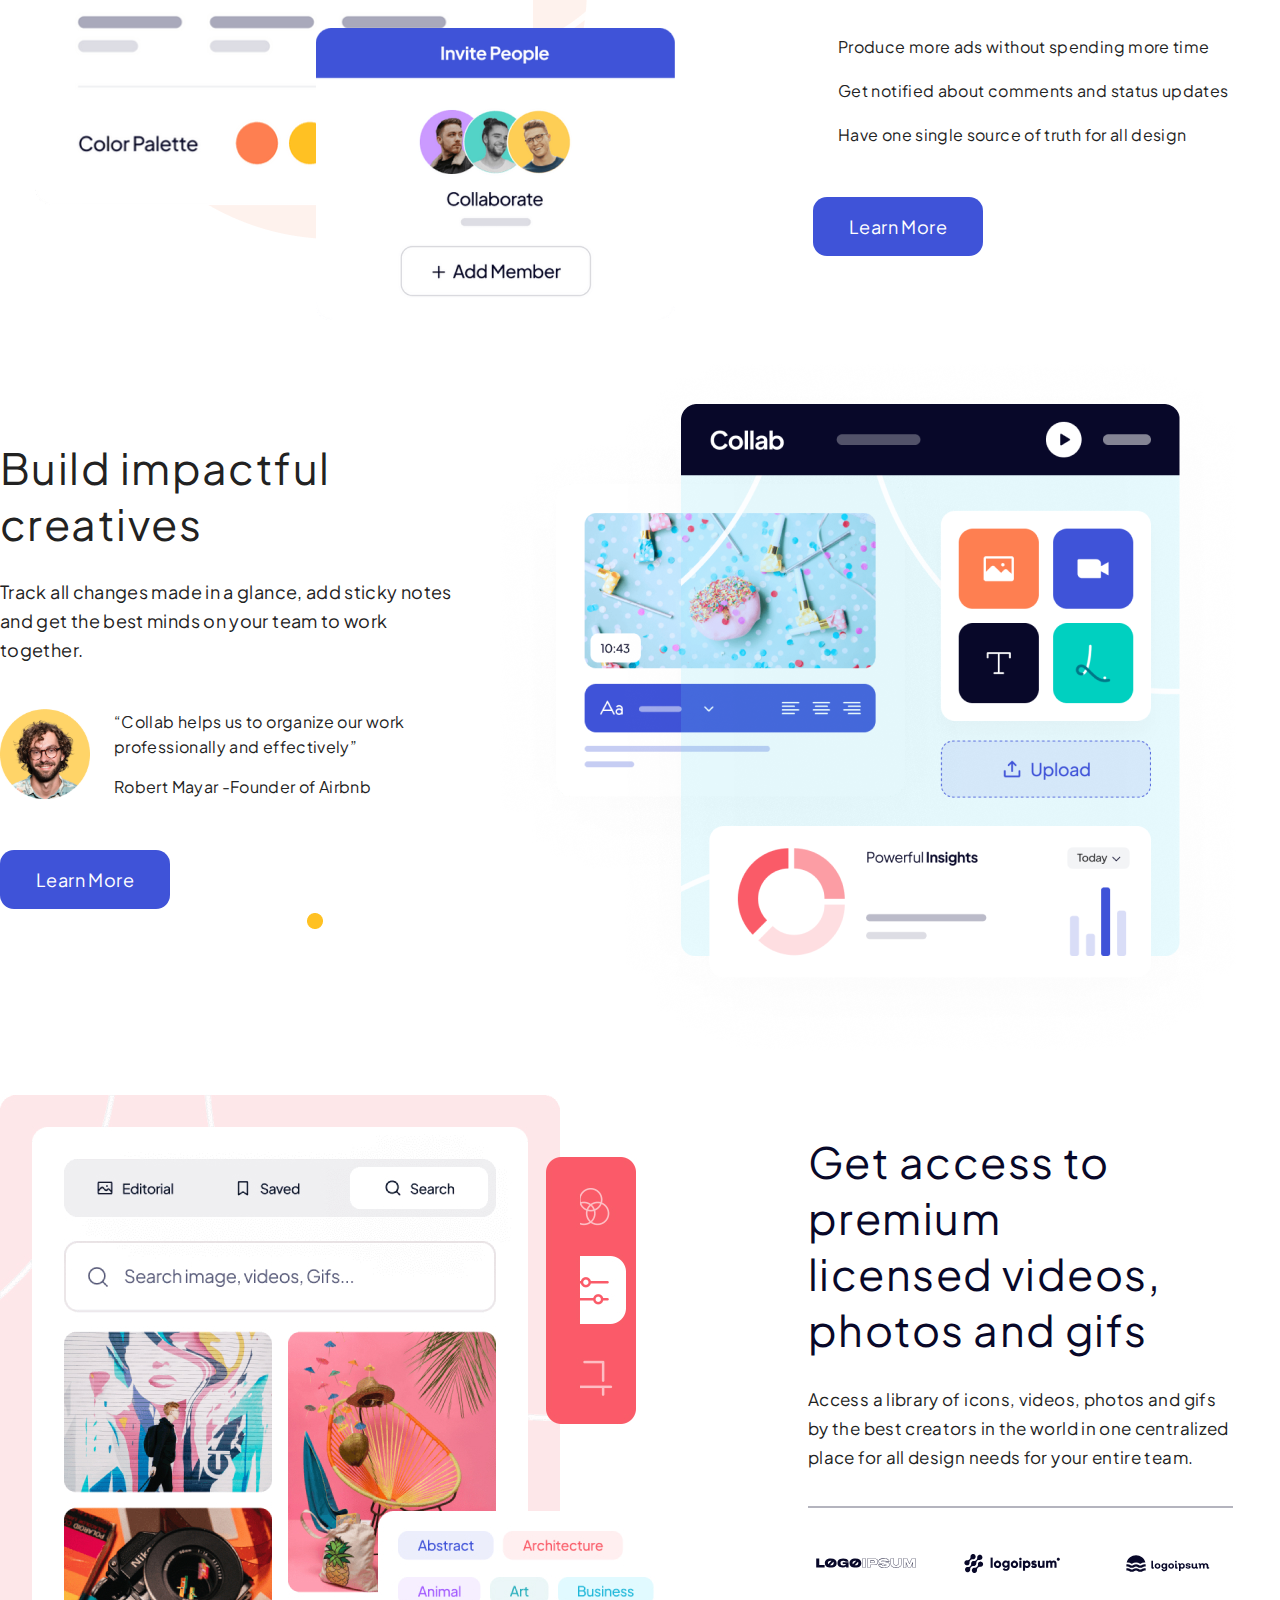
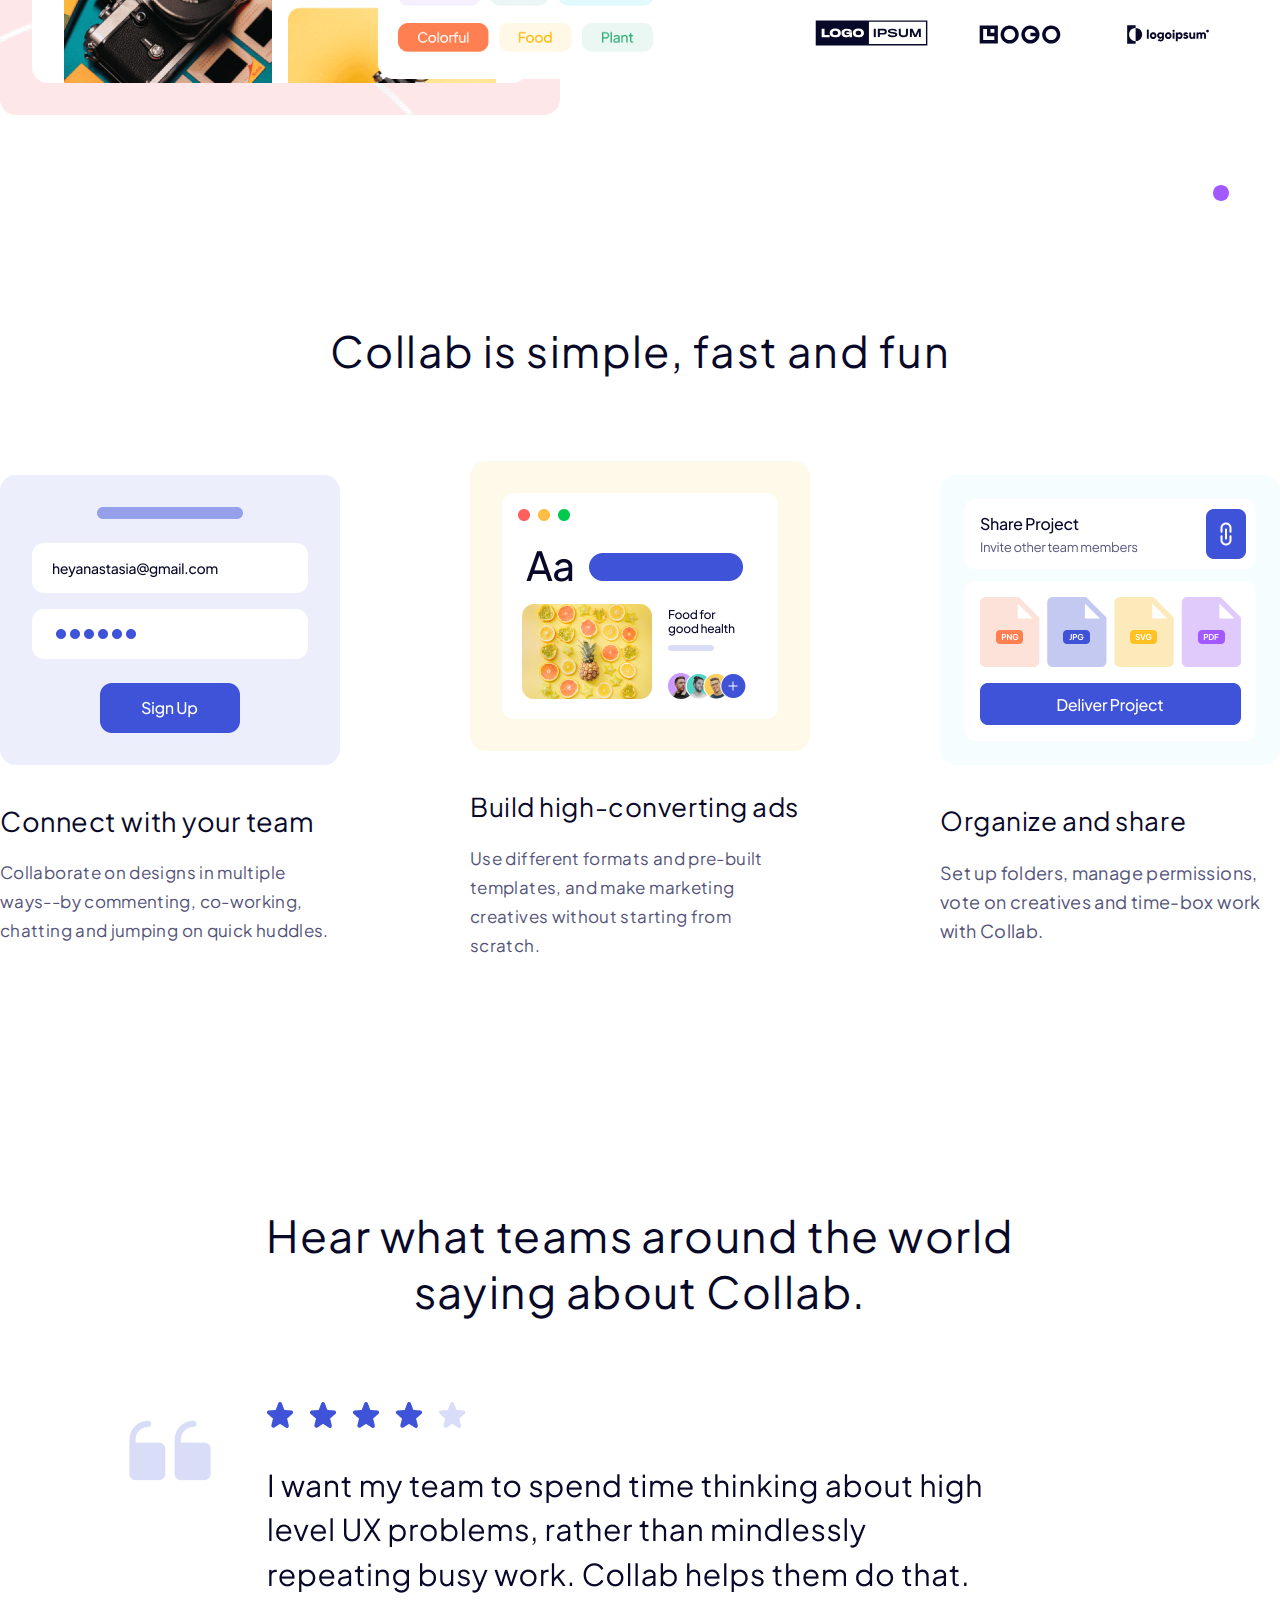
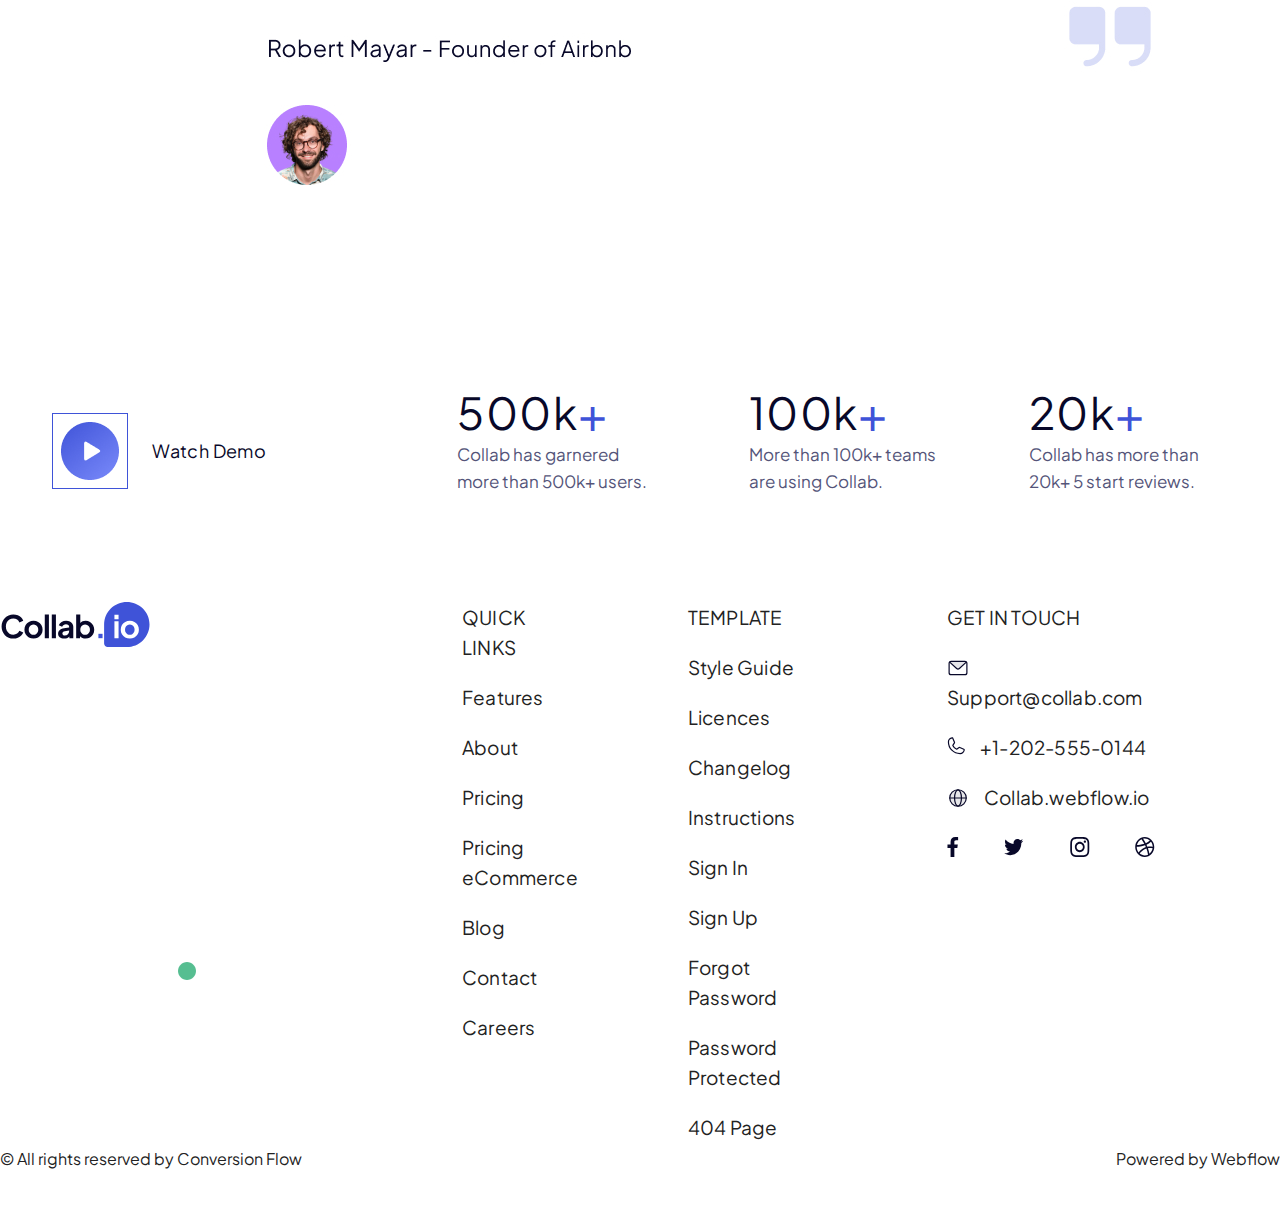
==== commit 9e012ed6: "Added footer section" ====
--- a/index.html
+++ b/index.html
@@ -17,24 +17,22 @@
     <link rel="stylesheet" href="css/simple.css">
     <link rel="stylesheet" href="css/review.css">
     <link rel="stylesheet" href="css/statistics.css">
-    <link rel="stylesheet" href="css/tools.css">
-    <link rel="stylesheet" href="css/articles.css">
+    <link rel="stylesheet" href="css/footer.css">
     <title>collab.io</title>
 </head>
 <body>
     <div class="wrapper">
         <header class="header" include-html="./html/header.html"></header>
+        <div class="wrapper-transform" include-html="./html/transform.html"></div>
+        <div class="collab" include-html="./html/collab.html"></div>
+        <div class="collaborate" include-html="./html/collaborate.html"></div>
+        <div class="creative" include-html="./html/creative.html"></div>
+        <div class="access" include-html="./html/access.html"></div>
+        <div class="simple" include-html="./html/simple.html"></div>
+        <div class="review" include-html="./html/review.html"></div>
+        <div class="statistics" include-html="./html/statistics.html"></div>
+        <footer class="footer" include-html="./html/footer.html"></footer>
     </div>
-    <div class="wrapper-transform" include-html="./html/transform.html"></div>
-    <div class="collab" include-html="./html/collab.html"></div>
-    <div class="collaborate" include-html="./html/collaborate.html"></div>
-    <div class="creative" include-html="./html/creative.html"></div>
-    <div class="access" include-html="./html/access.html"></div>
-    <div class="simple" include-html="./html/simple.html"></div>
-    <div class="review" include-html="./html/review.html"></div>
-    <div class="statistics" include-html="./html/statistics.html"></div>
-    <div class="tools" include-html="./html/tools.html"></div>
-    <div class="articles" include-html="./html/articles.html"></div>
 </body>
 <script>
     function includeHTML() {
--- a/css/footer.css
+++ b/css/footer.css
@@ -0,0 +1,70 @@
+.footer-up {
+    margin-top: 107px;
+    display: flex;
+    justify-content: space-between;
+}
+
+.footer-down {
+    display: flex;
+    font-size: 16px;
+    line-height: 20px;
+    color: #212121;
+    justify-content: space-between;
+    padding-bottom: 62px;
+}
+
+.footer-quick-links {
+    flex-direction: column;
+    font-size: 19px;
+    line-height: 30px;
+    letter-spacing: 0.2px;
+    color: #080829;
+    width: 122px;
+    margin-right: 110px;  
+}
+
+.footer-quick-links div {
+    margin-top: 20px;
+}
+
+.footer-template {
+    flex-direction: column;
+    font-size: 19px;
+    line-height: 30px;
+    letter-spacing: 0.2px;
+    color: #080829;
+    width: 158px;
+    margin-right: 110px;
+}
+
+.footer-template div {
+    margin-top: 20px;
+}
+
+.footer-get-in-touch {
+    flex-direction: column;
+    font-size: 19px;
+    line-height: 30px;
+    letter-spacing: 0.2px;
+    color: #080829;
+    width: 236px;
+    margin-right: 110px; 
+}
+
+.footer-get-in-touch div {
+    margin-top: 20px;
+}
+
+.footer-social {
+    display: flex;
+    justify-content: space-between;
+}
+
+.footer-get-in-touch div img {
+    margin-right: 15px;
+    padding-top: 5px;
+}
+
+.footer-dot {
+    margin: 360px 266px 169px 28px;
+}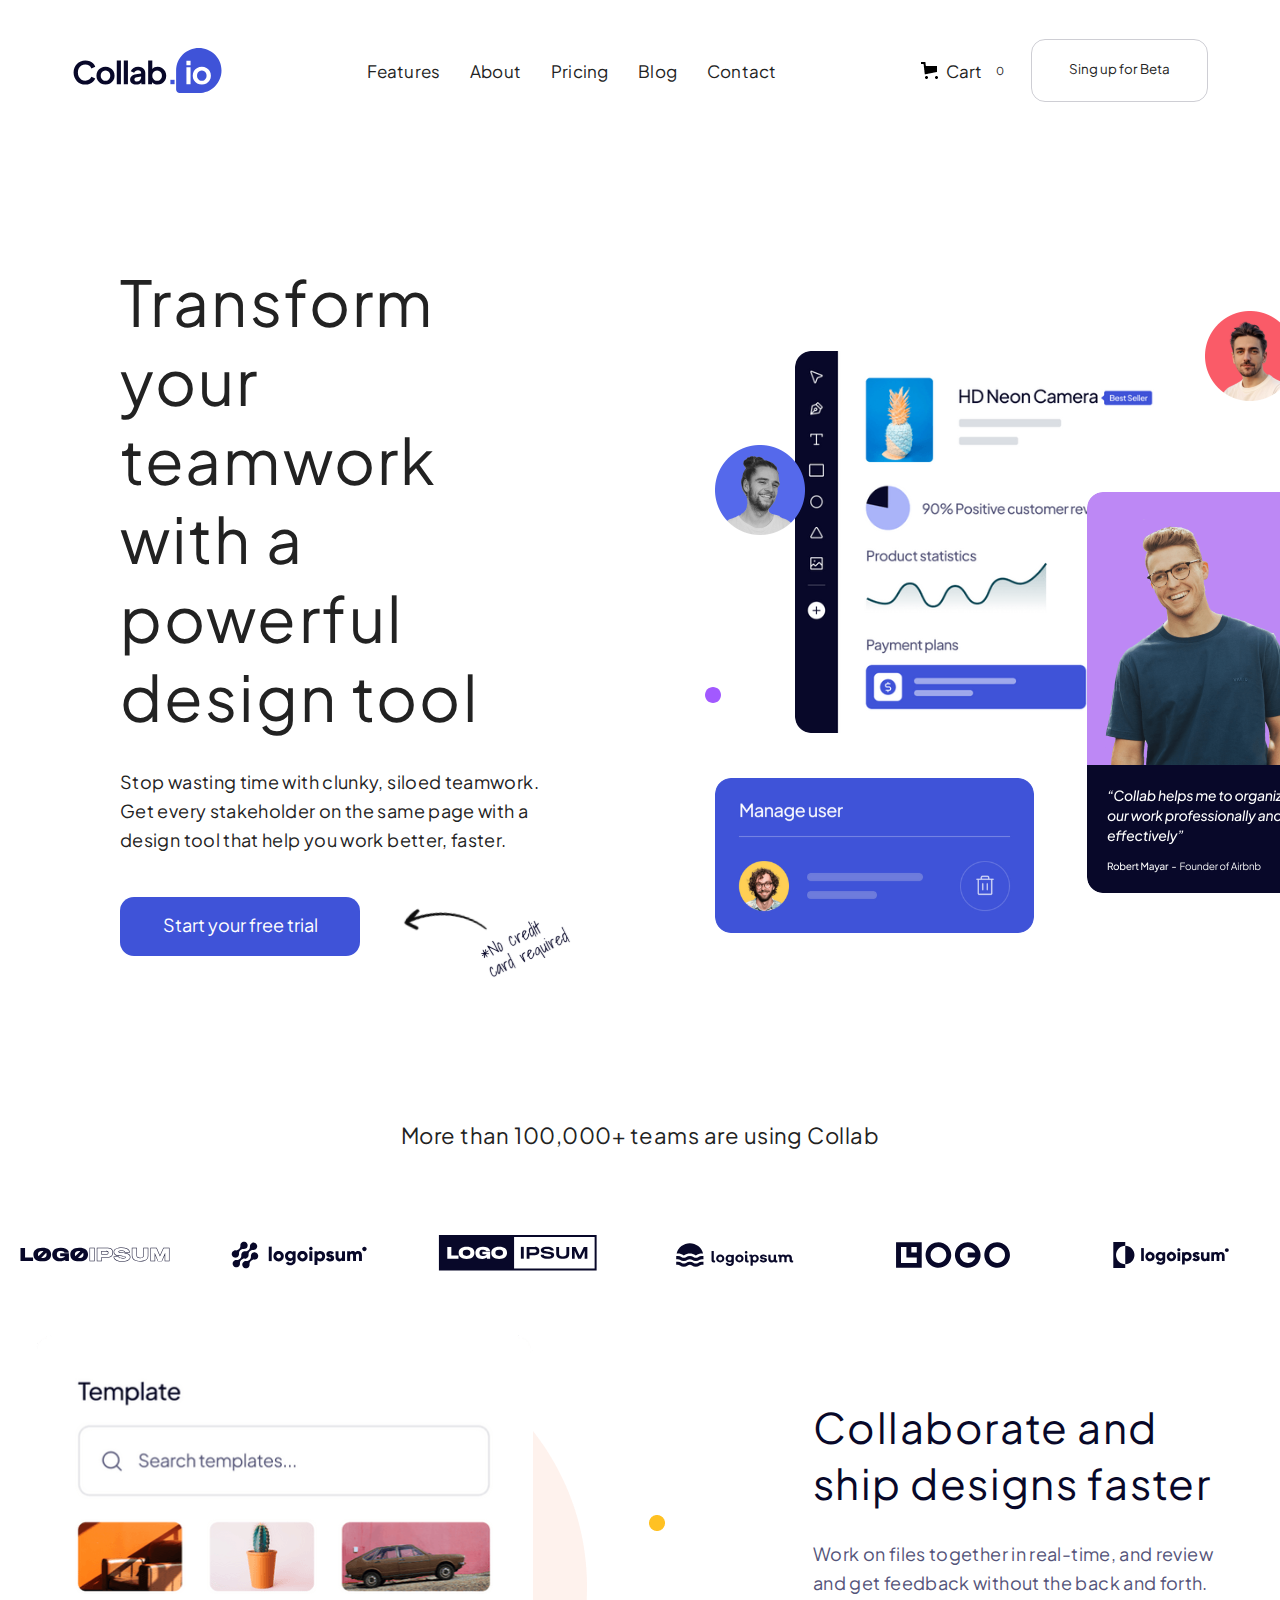
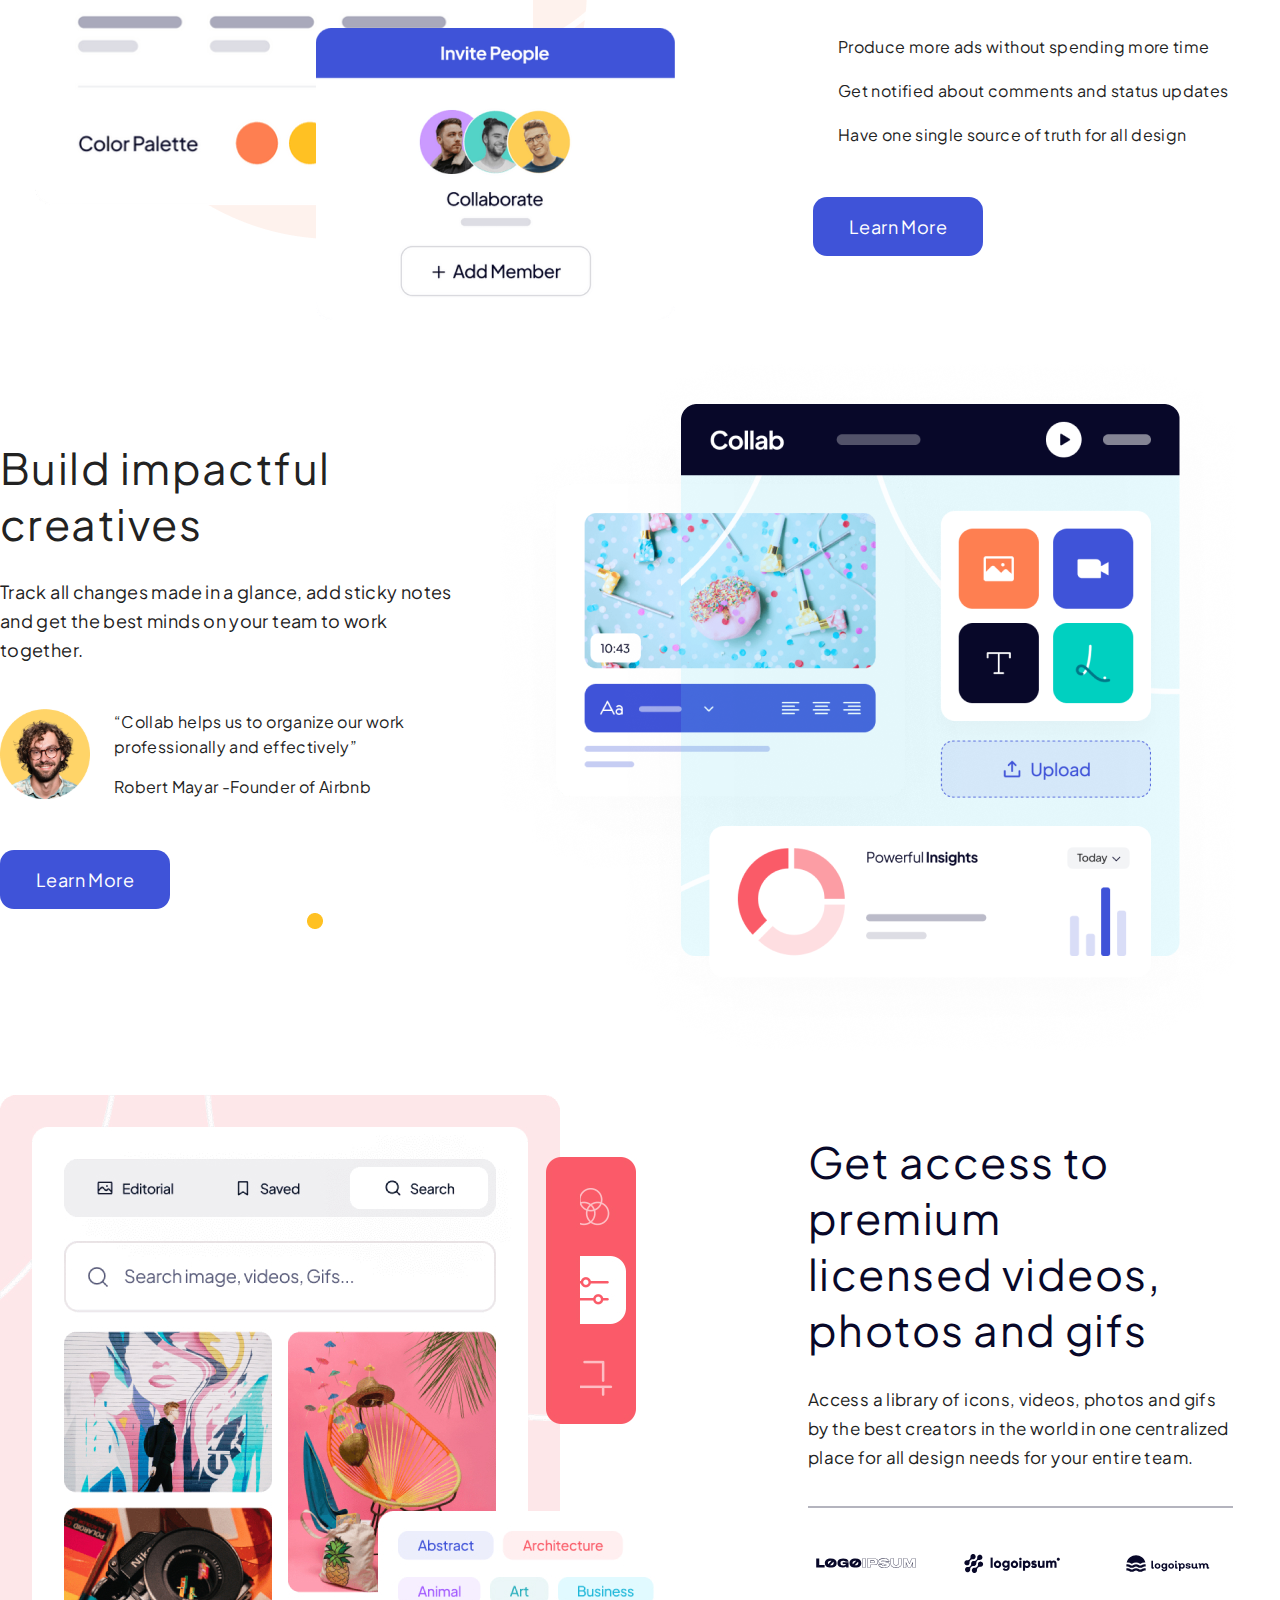
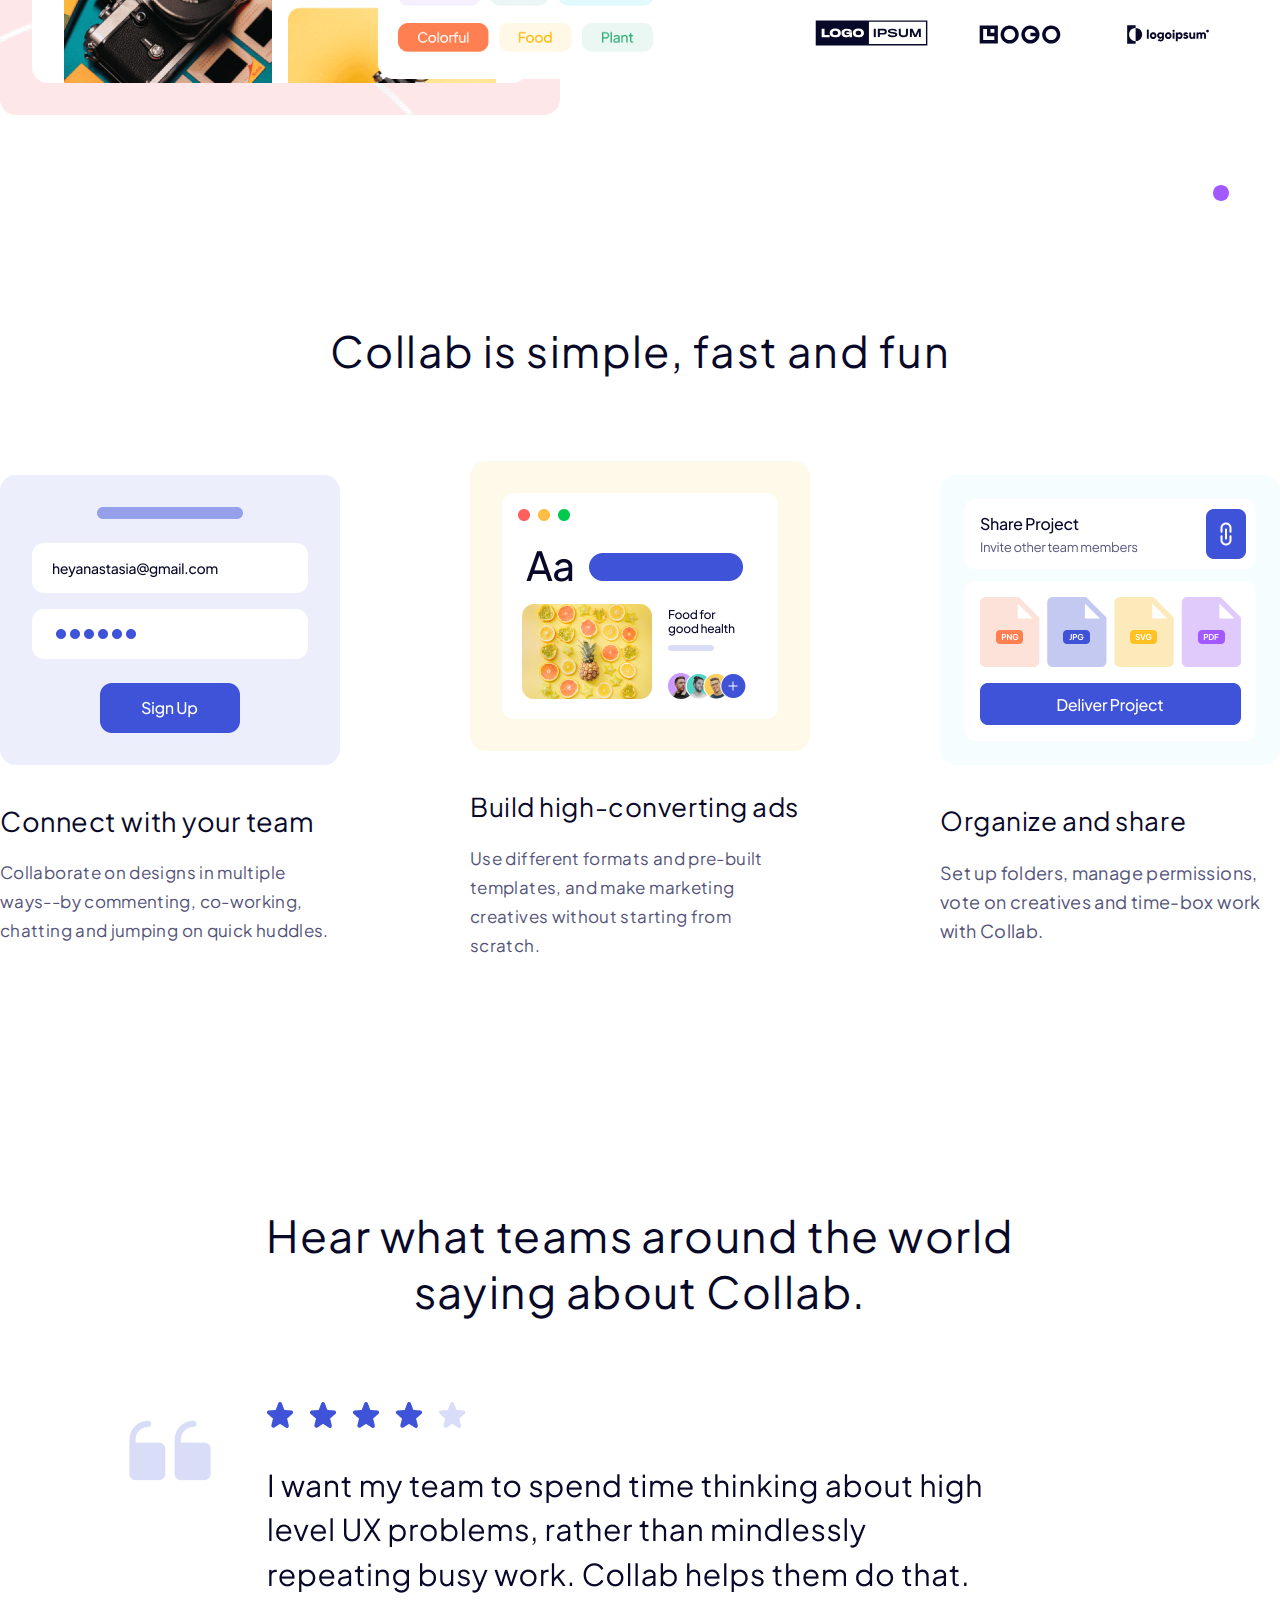
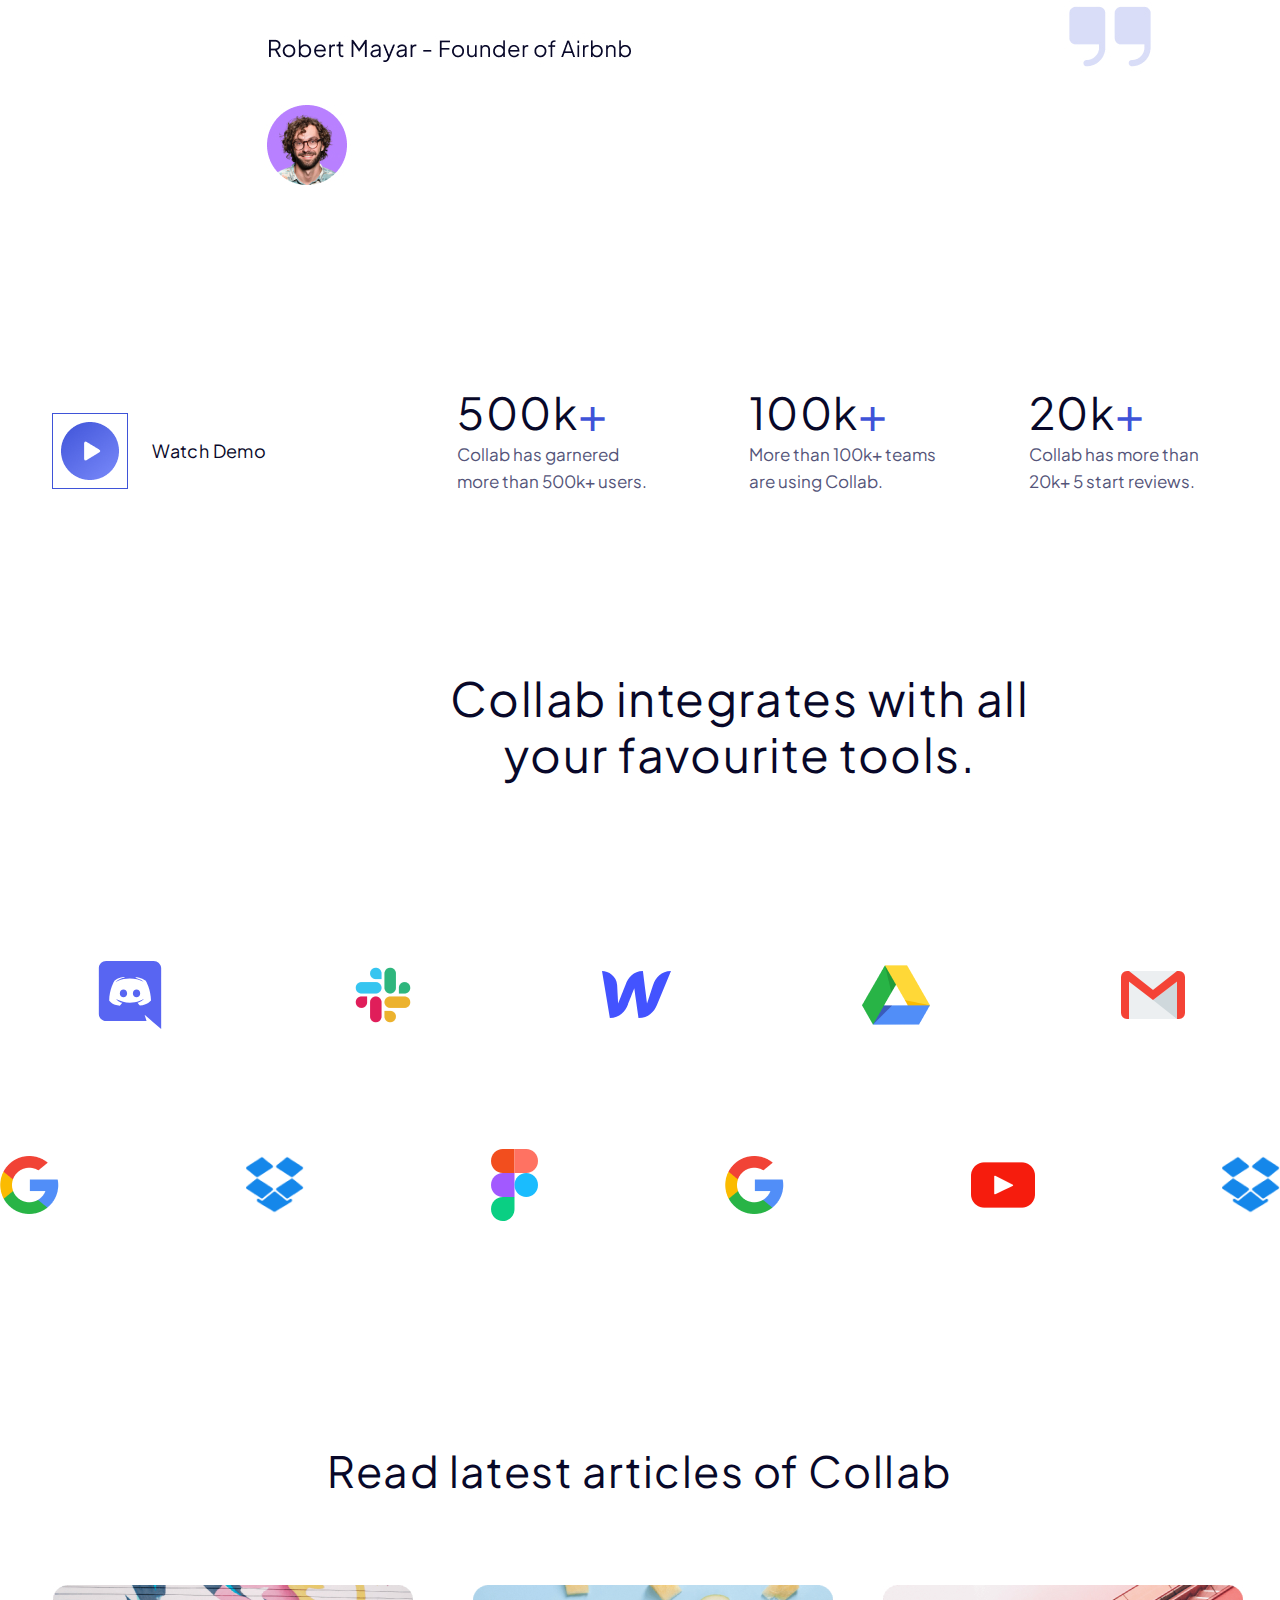
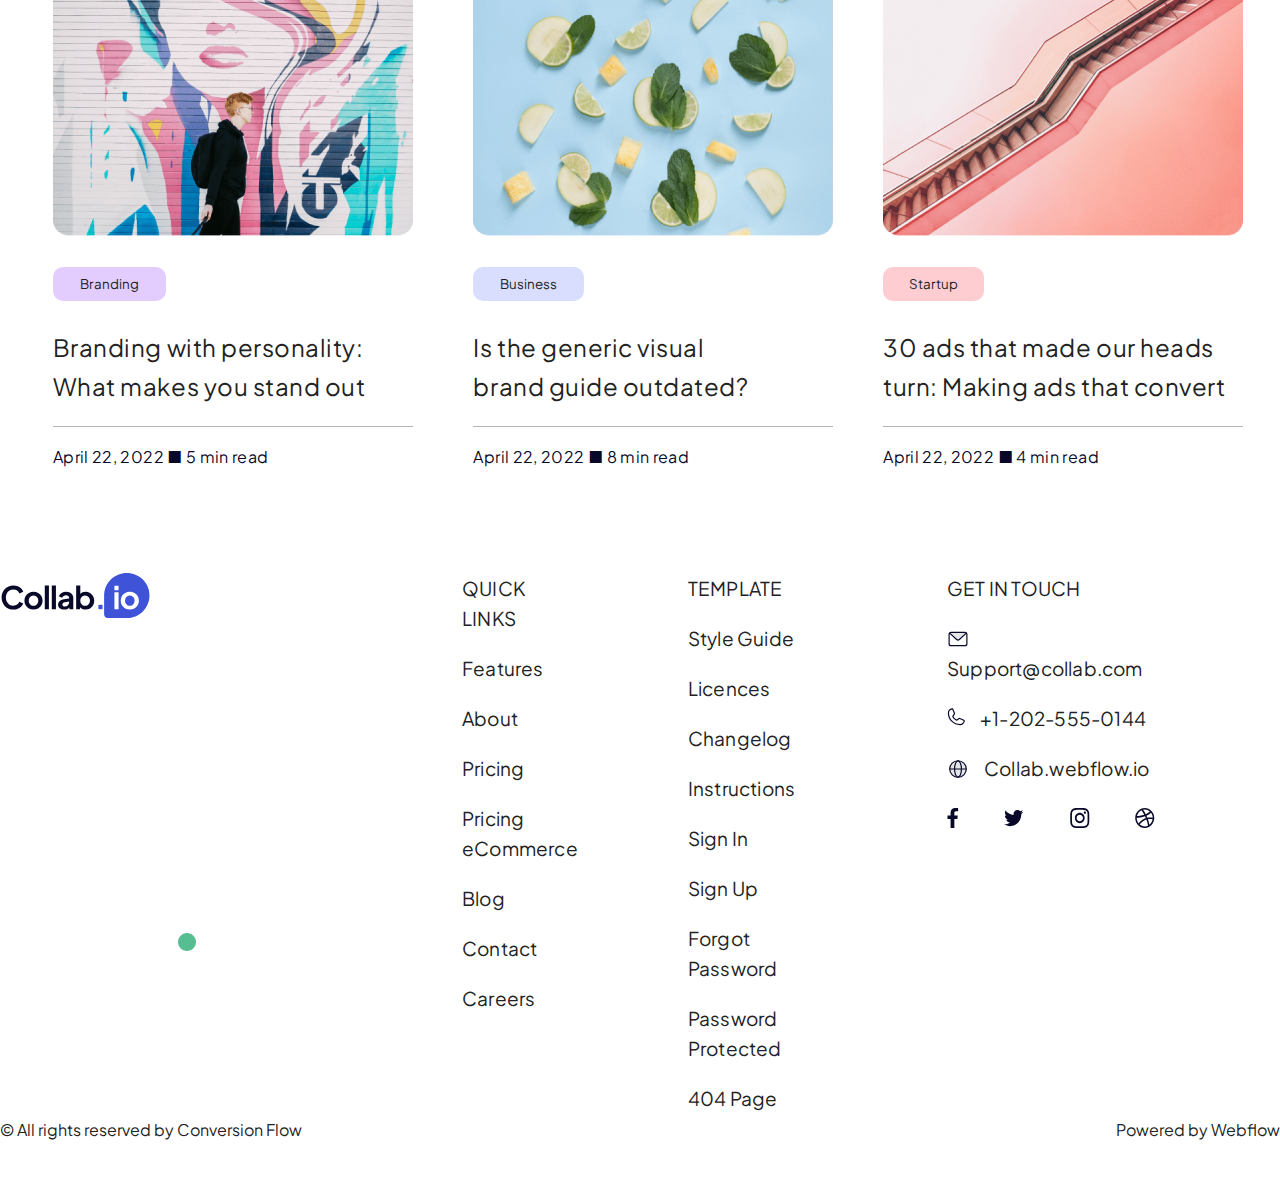
==== commit b5aa1393: "Resolve conflicts" ====
--- a/index.html
+++ b/index.html
@@ -18,6 +18,8 @@
     <link rel="stylesheet" href="css/review.css">
     <link rel="stylesheet" href="css/statistics.css">
     <link rel="stylesheet" href="css/footer.css">
+    <link rel="stylesheet" href="css/tools.css">
+    <link rel="stylesheet" href="css/articles.css">
     <title>collab.io</title>
 </head>
 <body>
@@ -31,6 +33,8 @@
         <div class="simple" include-html="./html/simple.html"></div>
         <div class="review" include-html="./html/review.html"></div>
         <div class="statistics" include-html="./html/statistics.html"></div>
+        <div class="tools" include-html="./html/tools.html"></div>
+        <div class="articles" include-html="./html/articles.html"></div>
         <footer class="footer" include-html="./html/footer.html"></footer>
     </div>
 </body>
--- a/css/tools.css
+++ b/css/tools.css
@@ -0,0 +1,36 @@
+.favourite-tools h3 {
+    font-size: 47px;
+    line-height: 56px;
+    text-align: center;
+    letter-spacing: 1.44px;
+    color: #080829;
+    margin: 175px 430px 0;
+    text-align: center;
+    justify-content: space-around;
+    align-items: center;
+    width: 619px;
+}
+
+.tool-icons {
+    justify-content: space-around;
+    align-items: center;
+    margin-top: 147px;
+}
+
+.favourite-tools img {
+    display: flex;
+    margin: 0 1420px 0;
+}
+
+.tool-icons-up {
+    display: flex;
+    align-items: center;
+    justify-content: space-around;
+}
+
+.tool-icons-bottom {
+    display: flex;
+    justify-content: space-between;
+    align-items: center;
+    margin-top: 120px;
+}--- a/css/articles.css
+++ b/css/articles.css
@@ -0,0 +1,90 @@
+.articles-title {
+    font-size: 43px;
+    line-height: 56px;
+    letter-spacing: 1.44px;
+    color: #080829;
+    text-align: center;
+    margin-top: 222px;
+}
+
+.articles-content {
+    display: flex;
+    margin-top: 86px;
+    justify-content: space-around;
+}
+
+.articles-content hr {
+    background: rgba(8, 8, 41, 0.3);
+    width: 360px;
+    height: 0.5px;
+    margin: 20px 0 22px 0;
+}
+
+.articles-branding {
+    font-size: 24px;
+    line-height: 39px;
+    letter-spacing: 0.52px;
+    color: #080829;
+    width: 315px;
+}
+
+.articles-branding p {
+    font-size: 16px;
+    line-height: 18px;
+    letter-spacing: 0.36px;
+    color: #080829;
+}
+
+.articles-branding button {
+    background: rgba(162, 89, 255, 0.3);
+    border-radius: 10px;
+    width: 113px;
+    height: 34px;
+    margin: 31px 0 27px 0;
+}
+
+.articles-business {
+    font-size: 24px;
+    line-height: 39px;
+    letter-spacing: 0.52px;
+    color: #080829;
+    width: 304px;
+}
+
+.articles-business p {
+    font-size: 16px;
+    line-height: 18px;
+    letter-spacing: 0.36px;
+    color: #080829;
+}
+
+.articles-business button {
+    background: #D9DEFF;
+    border-radius: 10px;
+    width: 111px;
+    height: 34px;
+    margin: 31px 0 27px 0;
+}
+
+.articles-startup {
+    font-size: 24px;
+    line-height: 39px;
+    letter-spacing: 0.52px;
+    color: #080829;
+    width: 344px;
+}
+
+.articles-startup p {
+    font-size: 16px;
+    line-height: 18px;
+    letter-spacing: 0.36px;
+    color: #080829;
+}
+
+.articles-startup button {
+    background: rgba(250, 91, 104, 0.3);
+    border-radius: 10px;
+    width: 101px;
+    height: 34px;
+    margin: 31px 0 27px 0;
+}